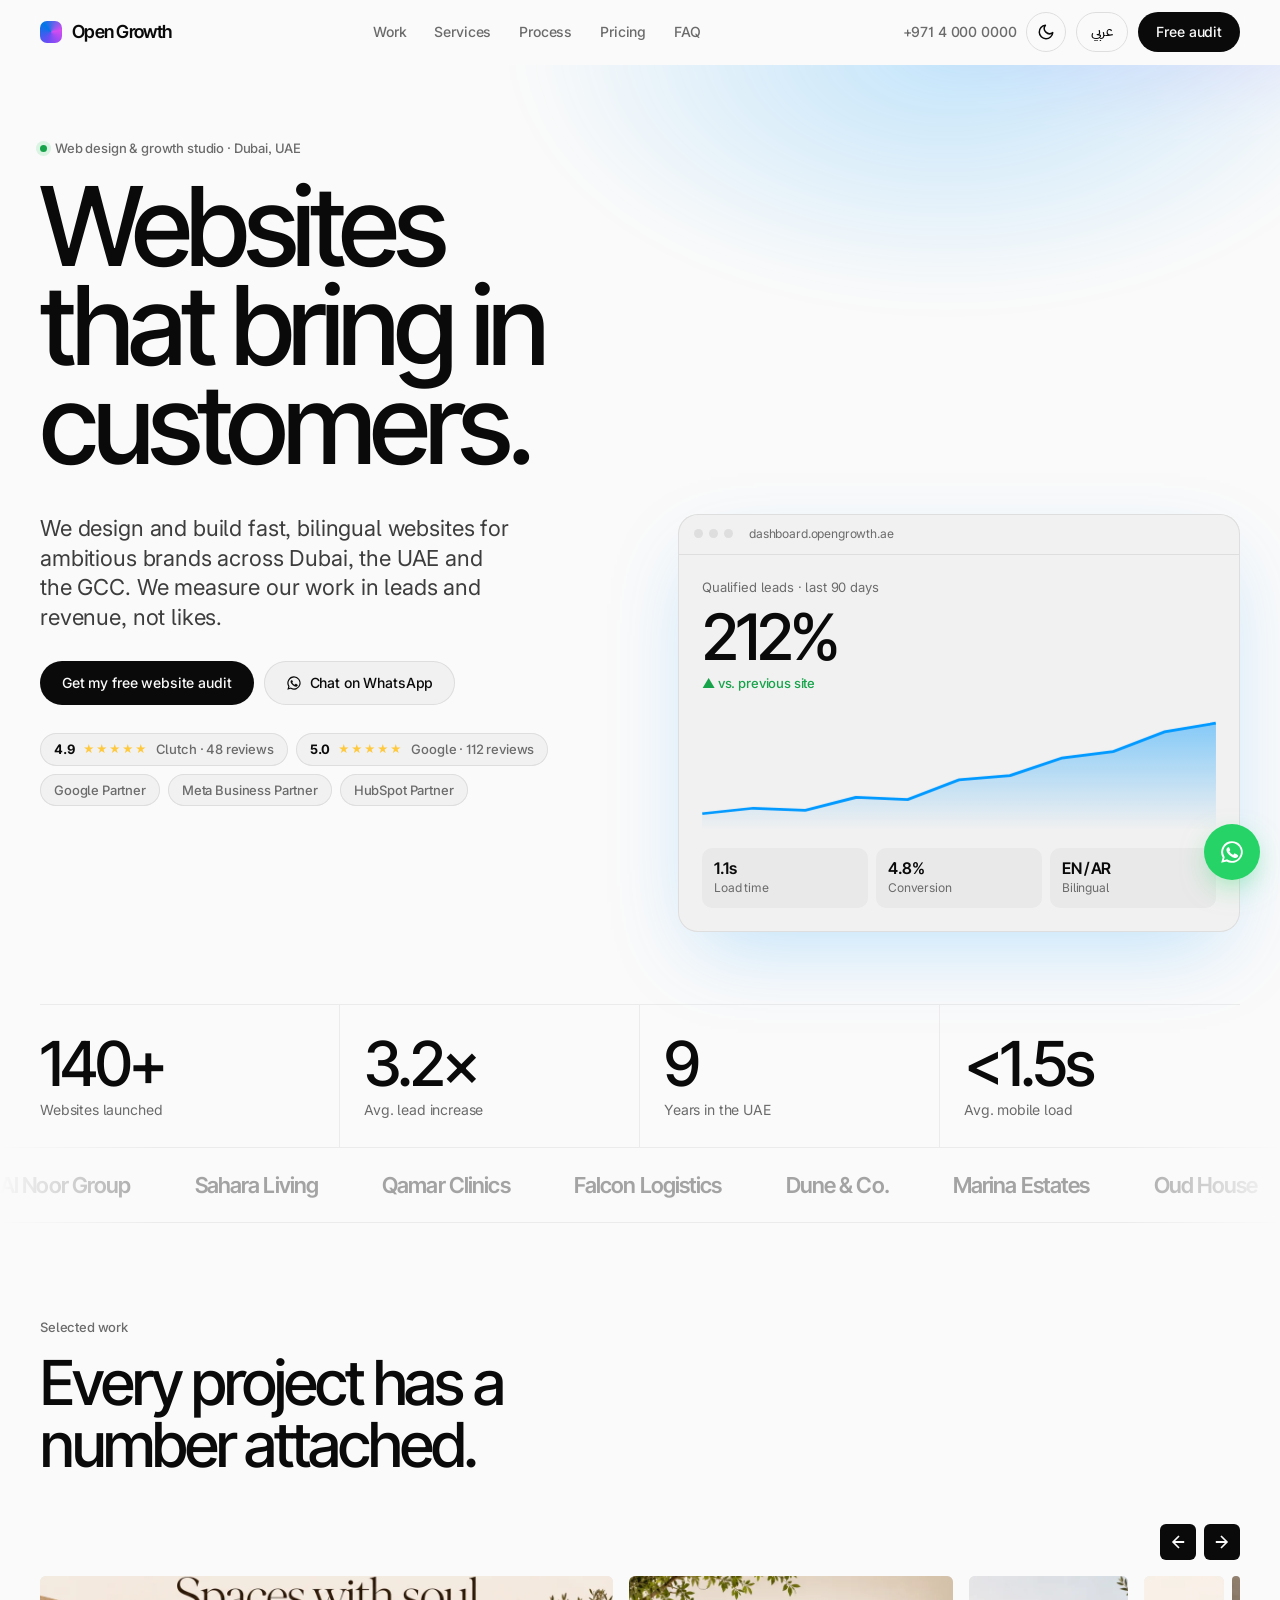
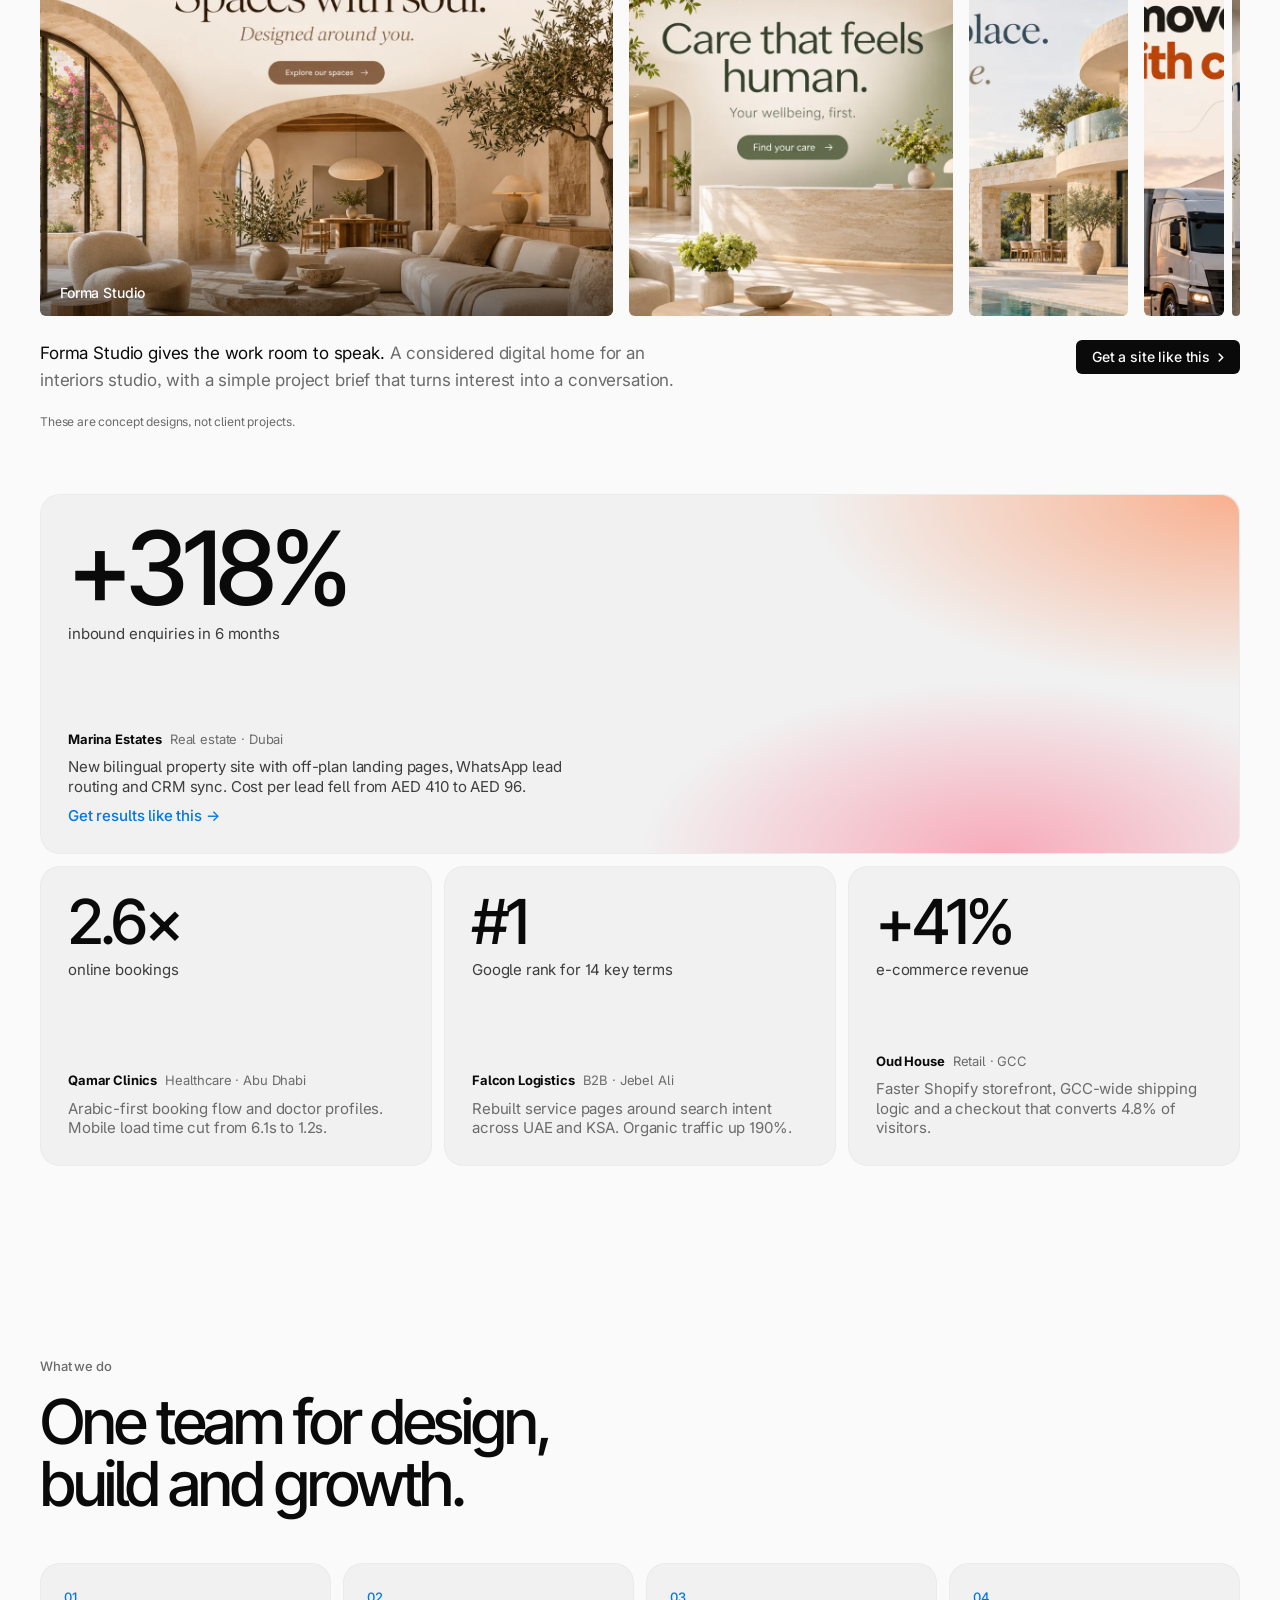
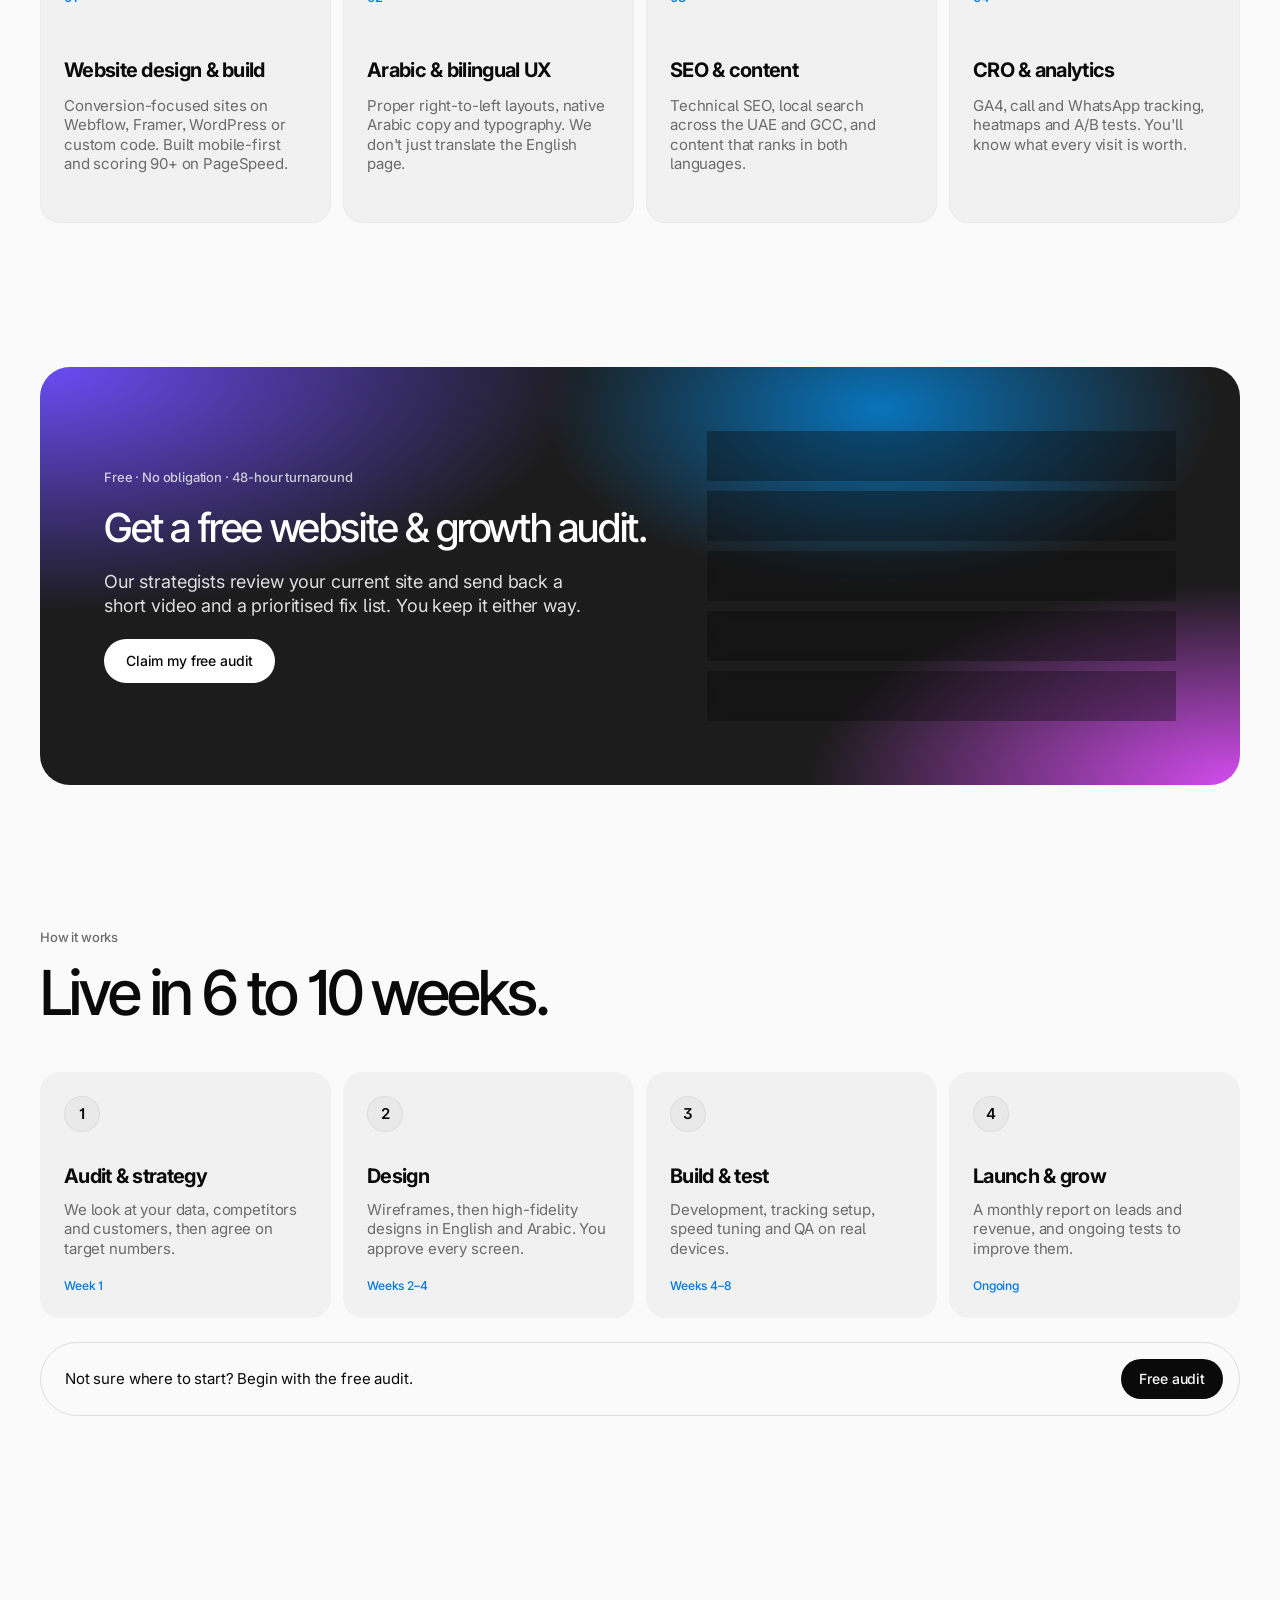
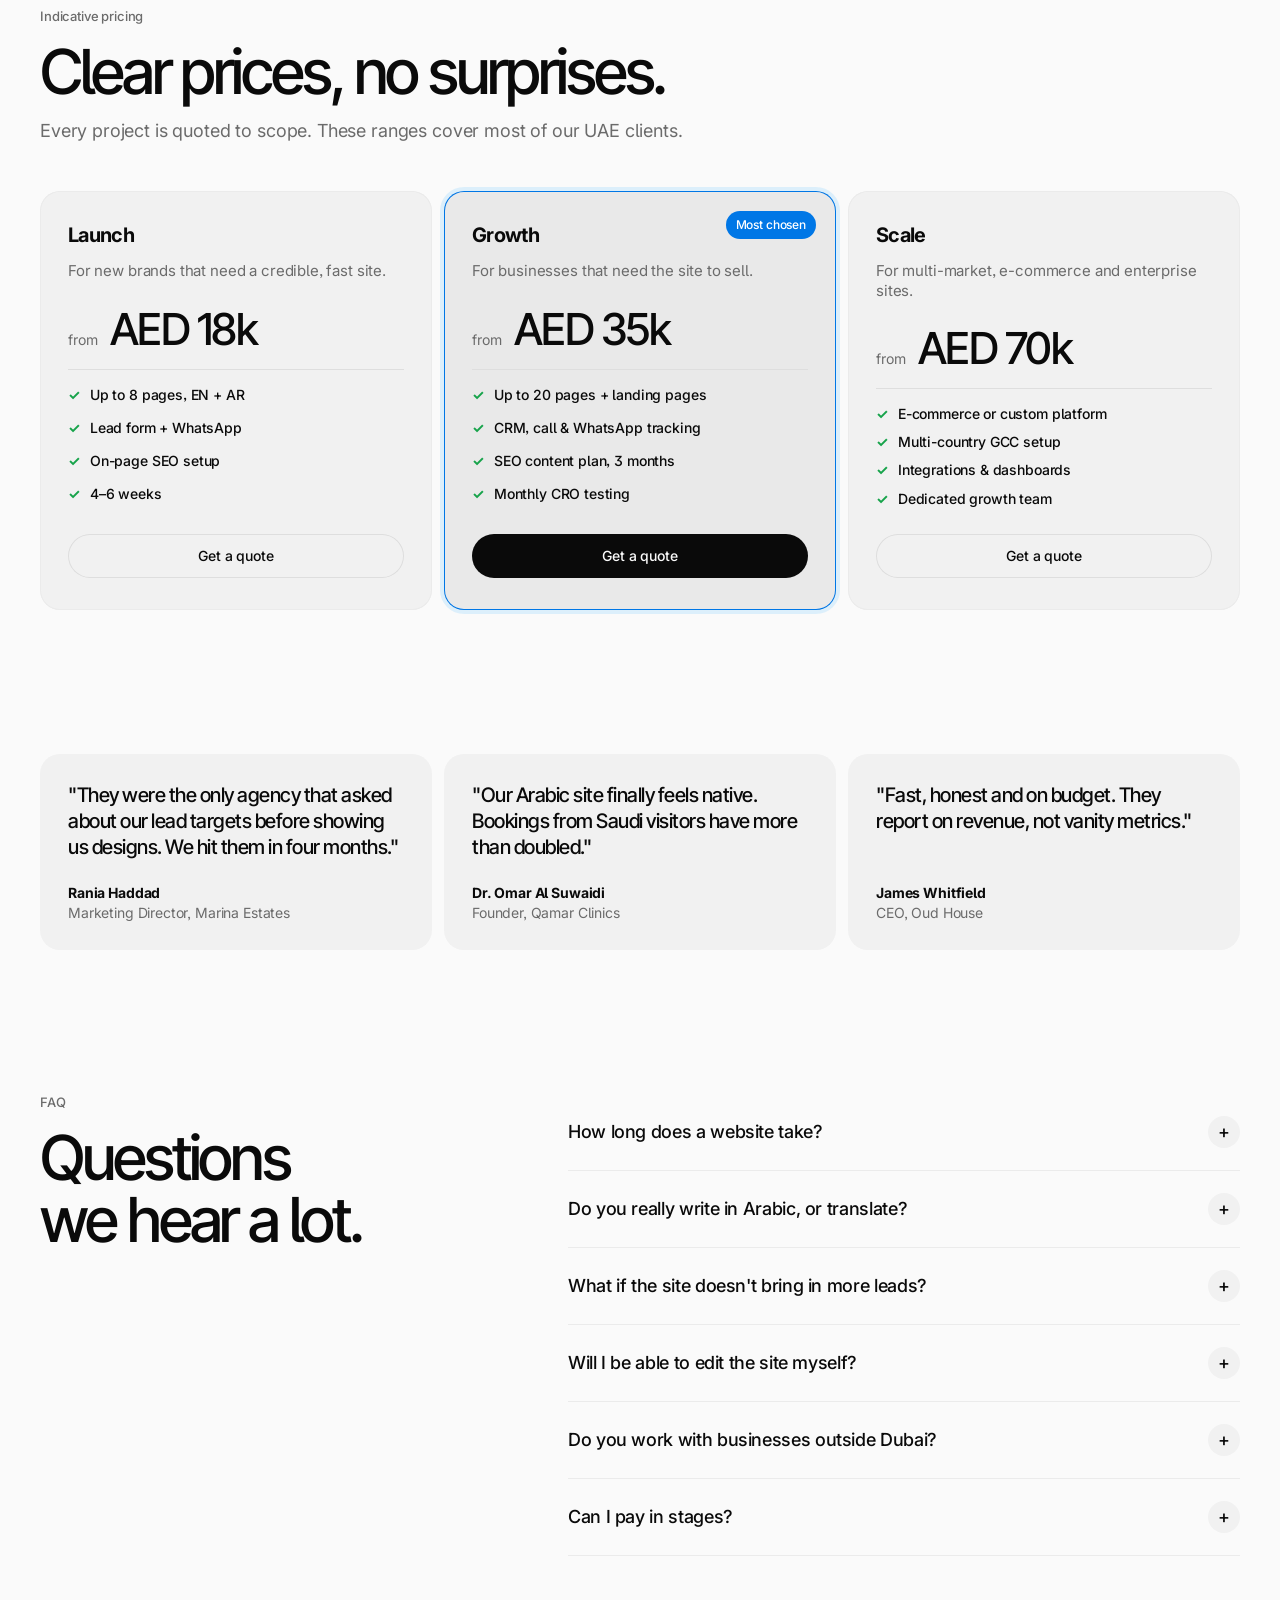
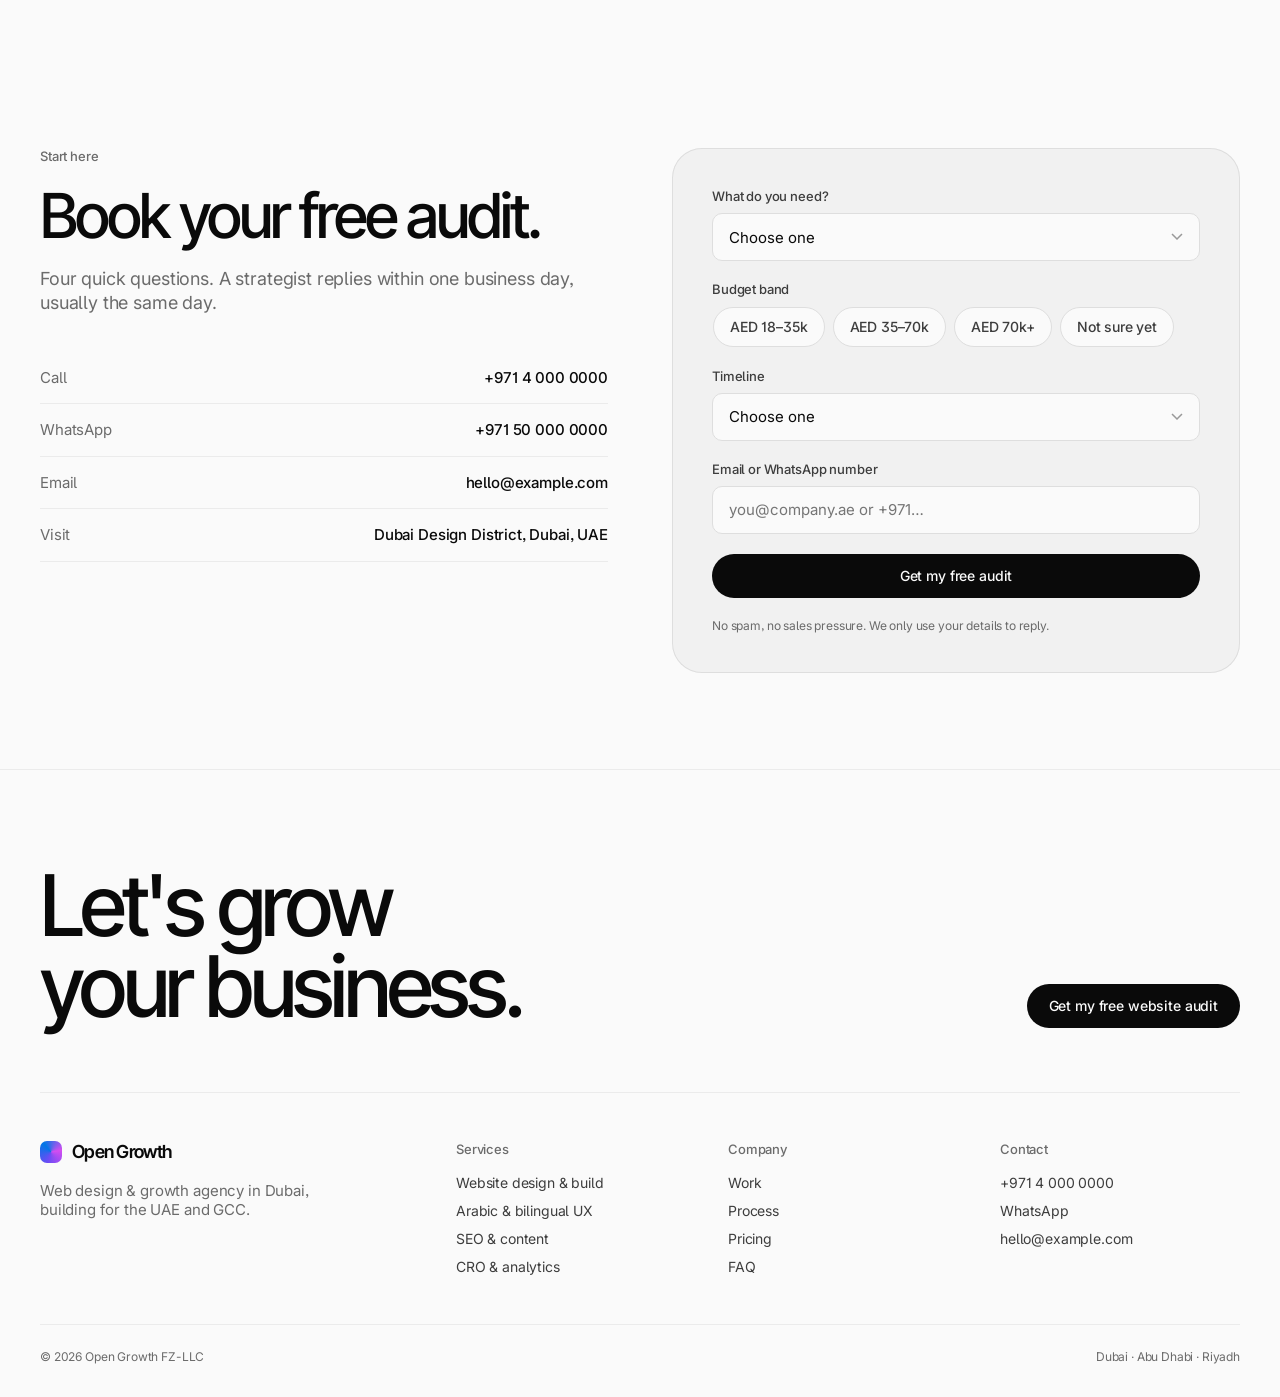
==== index.html @ b8792c5d "Open Growth agency website Framer-inspired, bilingual (EN/AR) single-page site for a Dubai web desig" ====
<!doctype html>
<html lang="en" dir="ltr">
<head>
  <meta charset="utf-8">
  <meta name="viewport" content="width=device-width, initial-scale=1">
  <title>Web Design Agency in Dubai – Websites That Bring In Customers | Open Growth</title>
  <meta name="description" content="Open Growth is a Dubai web design and growth agency. We build fast, bilingual (Arabic/English) websites for brands across the UAE and GCC, and measure success in leads. Book a free website audit.">
  <link rel="canonical" href="https://www.example.com/">
  <link rel="alternate" hreflang="en" href="https://www.example.com/">
  <link rel="alternate" hreflang="ar" href="https://www.example.com/?lang=ar">
  <meta property="og:title" content="Open Growth – Websites that bring in customers">
  <meta property="og:description" content="Fast, bilingual websites for ambitious brands across the UAE and GCC.">
  <meta property="og:type" content="website">
  <meta name="theme-color" content="#090909">
  <script>document.documentElement.classList.add("js")</script>
  <script>try{var t=localStorage.getItem("theme");if(t)document.documentElement.setAttribute("data-theme",t)}catch(e){}</script>

  <link rel="preconnect" href="https://fonts.googleapis.com">
  <link rel="preconnect" href="https://fonts.gstatic.com" crossorigin>
  <link href="https://fonts.googleapis.com/css2?family=Inter+Tight:wght@500;600&family=Inter:wght@400;500;700&family=IBM+Plex+Sans+Arabic:wght@400;500;700&display=swap" rel="stylesheet">
  <link rel="stylesheet" href="styles.css">

  <script type="application/ld+json">
  {
    "@context": "https://schema.org",
    "@type": "ProfessionalService",
    "name": "Open Growth",
    "description": "Web design and growth agency in Dubai building bilingual websites for UAE and GCC brands.",
    "url": "https://www.example.com/",
    "telephone": "+971-4-000-0000",
    "address": { "@type": "PostalAddress", "addressLocality": "Dubai", "addressCountry": "AE" },
    "areaServed": ["AE", "SA", "QA", "KW", "BH", "OM"],
    "priceRange": "AED 18,000+"
  }
  </script>
</head>
<body>
  <a class="skip" href="#main" data-i18n="skip">Skip to content</a>

  <!-- ================= NAV ================= -->
  <header class="nav" id="top">
    <div class="wrap nav__inner">
      <a href="#top" class="logo" aria-label="Open Growth home">
        <span class="logo__mark" aria-hidden="true"></span>
        <span>Open Growth</span>
      </a>

      <nav class="nav__links" aria-label="Primary">
        <a href="#work" data-i18n="nav.work">Work</a>
        <a href="#services" data-i18n="nav.services">Services</a>
        <a href="#process" data-i18n="nav.process">Process</a>
        <a href="#pricing" data-i18n="nav.pricing">Pricing</a>
        <a href="#faq" data-i18n="nav.faq">FAQ</a>
      </nav>

      <div class="nav__actions">
        <a class="nav__phone" href="tel:+97140000000" data-track="phone_nav">+971 4 000 0000</a>
        <button class="theme-btn" type="button" id="themeToggle" aria-label="Switch to light theme">
          <svg class="i-sun" width="18" height="18" viewBox="0 0 24 24" fill="none" stroke="currentColor" stroke-width="2" stroke-linecap="round" aria-hidden="true"><circle cx="12" cy="12" r="4"/><path d="M12 2v2M12 20v2M4.9 4.9l1.4 1.4M17.7 17.7l1.4 1.4M2 12h2M20 12h2M4.9 19.1l1.4-1.4M17.7 6.3l1.4-1.4"/></svg>
          <svg class="i-moon" width="18" height="18" viewBox="0 0 24 24" fill="none" stroke="currentColor" stroke-width="2" stroke-linecap="round" stroke-linejoin="round" aria-hidden="true"><path d="M21 12.8A9 9 0 1 1 11.2 3a7 7 0 0 0 9.8 9.8Z"/></svg>
        </button>
        <button class="lang" type="button" id="langToggle" aria-label="Switch language">عربي</button>
        <a class="btn btn--primary btn--sm" href="#contact" data-track="cta_nav" data-i18n="nav.cta">Free audit</a>
        <button class="burger" type="button" id="burger" aria-label="Open menu" aria-expanded="false" aria-controls="mobileMenu">
          <span></span><span></span>
        </button>
      </div>
    </div>
    <div class="mobile-menu" id="mobileMenu" hidden>
      <a href="#work" data-i18n="nav.work">Work</a>
      <a href="#services" data-i18n="nav.services">Services</a>
      <a href="#process" data-i18n="nav.process">Process</a>
      <a href="#pricing" data-i18n="nav.pricing">Pricing</a>
      <a href="#faq" data-i18n="nav.faq">FAQ</a>
      <a href="tel:+97140000000">+971 4 000 0000</a>
    </div>
  </header>

  <main id="main">

    <!-- ================= HERO ================= -->
    <section class="hero">
      <div class="hero__glow" aria-hidden="true"></div>
      <div class="wrap">
        <p class="eyebrow reveal"><span class="dot"></span><span data-i18n="hero.eyebrow">Web design &amp; growth studio · Dubai, UAE</span></p>

        <h1 class="display-xxl reveal" data-i18n="hero.h1">Websites that bring in customers.</h1>

        <div class="hero__row">
          <div class="hero__copy">
            <p class="subhead reveal" data-i18n="hero.sub">We design and build fast, bilingual websites for ambitious brands across Dubai, the UAE and the GCC. We measure our work in leads and revenue, not likes.</p>

            <div class="hero__ctas reveal">
              <a class="btn btn--primary" href="#contact" data-track="cta_hero" data-i18n="hero.cta1">Get my free website audit</a>
              <a class="btn btn--secondary" href="https://wa.me/971500000000" target="_blank" rel="noopener" data-track="whatsapp_hero">
                <svg width="16" height="16" viewBox="0 0 24 24" aria-hidden="true"><path fill="currentColor" d="M12 2a10 10 0 0 0-8.6 15.1L2 22l5-1.3A10 10 0 1 0 12 2Zm0 18.2a8.2 8.2 0 0 1-4.2-1.2l-.3-.2-3 .8.8-2.9-.2-.3A8.2 8.2 0 1 1 12 20.2Zm4.5-6.1c-.2-.1-1.5-.7-1.7-.8-.2-.1-.4-.1-.6.1l-.8 1c-.1.2-.3.2-.5.1a6.7 6.7 0 0 1-3.3-2.9c-.3-.4.3-.4.7-1.3.1-.2 0-.3 0-.4l-.8-1.8c-.2-.5-.4-.4-.6-.4h-.5a1 1 0 0 0-.7.3 3 3 0 0 0-.9 2.2 5.2 5.2 0 0 0 1.1 2.7 11.8 11.8 0 0 0 4.5 4c1.7.7 2.3.8 3.2.6a2.7 2.7 0 0 0 1.8-1.2 2.2 2.2 0 0 0 .2-1.2c-.1-.1-.3-.2-.5-.3Z"/></svg>
                <span data-i18n="hero.cta2">Chat on WhatsApp</span>
              </a>
            </div>

            <!-- Layered proof: review badges + partner badges (replace with your real ratings) -->
            <ul class="badges reveal" aria-label="Ratings and partners">
              <li class="badge"><span class="badge__score">4.9</span><span class="stars" aria-hidden="true">★★★★★</span><span class="badge__label">Clutch · 48 reviews</span></li>
              <li class="badge"><span class="badge__score">5.0</span><span class="stars" aria-hidden="true">★★★★★</span><span class="badge__label">Google · 112 reviews</span></li>
              <li class="badge badge--partner">Google Partner</li>
              <li class="badge badge--partner">Meta Business Partner</li>
              <li class="badge badge--partner">HubSpot Partner</li>
            </ul>
          </div>

          <!-- Product mockup tile -->
          <div class="mock reveal" aria-hidden="true">
            <div class="mock__bar"><i></i><i></i><i></i><span>dashboard.opengrowth.ae</span></div>
            <div class="mock__body">
              <div class="mock__label" data-i18n="mock.label">Qualified leads · last 90 days</div>
              <div class="mock__value"><span class="count" data-to="212">212</span>%</div>
              <div class="mock__delta">▲ <span data-i18n="mock.delta">vs. previous site</span></div>
              <svg class="mock__chart" viewBox="0 0 300 110" preserveAspectRatio="none">
                <defs>
                  <linearGradient id="g" x1="0" x2="0" y1="0" y2="1">
                    <stop offset="0" stop-color="#0099ff" stop-opacity=".45"/>
                    <stop offset="1" stop-color="#0099ff" stop-opacity="0"/>
                  </linearGradient>
                </defs>
                <path class="mock__area" d="M0 95 L30 90 L60 92 L90 80 L120 82 L150 64 L180 60 L210 44 L240 38 L270 20 L300 12 L300 110 L0 110Z" fill="url(#g)"/>
                <path class="mock__line" d="M0 95 L30 90 L60 92 L90 80 L120 82 L150 64 L180 60 L210 44 L240 38 L270 20 L300 12" fill="none" stroke="#0099ff" stroke-width="2.5" stroke-linejoin="round"/>
              </svg>
              <div class="mock__kpis">
                <div><b>1.1s</b><span data-i18n="mock.k1">Load time</span></div>
                <div><b>4.8%</b><span data-i18n="mock.k2">Conversion</span></div>
                <div><b>EN / AR</b><span data-i18n="mock.k3">Bilingual</span></div>
              </div>
            </div>
          </div>
        </div>

        <!-- Hard numbers. Final values are in the HTML so crawlers never read "0+" -->
        <dl class="stats reveal">
          <div><dt data-i18n="stats.1">Websites launched</dt><dd><span class="count" data-to="140">140</span>+</dd></div>
          <div><dt data-i18n="stats.2">Avg. lead increase</dt><dd><span class="count" data-to="3.2" data-dec="1">3.2</span>×</dd></div>
          <div><dt data-i18n="stats.3">Years in the UAE</dt><dd><span class="count" data-to="9">9</span></dd></div>
          <div><dt data-i18n="stats.4">Avg. mobile load</dt><dd>&lt;<span class="count" data-to="1.5" data-dec="1">1.5</span>s</dd></div>
        </dl>
      </div>

      <!-- Client logos (swap for real logo SVGs) -->
      <div class="logos" aria-label="Selected clients">
        <div class="logos__track">
          <span>Al Noor Group</span><span>Sahara Living</span><span>Qamar Clinics</span><span>Falcon Logistics</span><span>Dune &amp; Co.</span><span>Marina Estates</span><span>Oud House</span><span>Zayna Retail</span>
          <span aria-hidden="true">Al Noor Group</span><span aria-hidden="true">Sahara Living</span><span aria-hidden="true">Qamar Clinics</span><span aria-hidden="true">Falcon Logistics</span><span aria-hidden="true">Dune &amp; Co.</span><span aria-hidden="true">Marina Estates</span><span aria-hidden="true">Oud House</span><span aria-hidden="true">Zayna Retail</span>
        </div>
      </div>
    </section>

    <!-- ================= WORK / CASE STUDIES ================= -->
    <section class="section" id="work">
      <div class="wrap">
        <div class="section__head">
          <p class="eyebrow reveal" data-i18n="work.eyebrow">Selected work</p>
          <h2 class="display-lg reveal" data-i18n="work.h2">Every project has a number attached.</h2>
        </div>

        <!-- Recent launches: squeeze carousel (vanilla port of 21st.dev @yura carousel-squeeze).
             Panels show the concept designs in /work. -->
        <div class="sq reveal" id="squeeze" aria-roledescription="carousel">
          <div class="sq__controls">
            <button class="sq__arrow" type="button" data-dir="-1" aria-label="Previous website"><svg width="16" height="16" viewBox="0 0 16 16" fill="currentColor" aria-hidden="true"><path d="M9.6 2.6 5.1 7.1h9.1v1.8H5.1l4.5 4.5-1.2 1.2-6-6L1.8 8l.6-.6 6-6 1.2 1.2Z"/></svg></button>
            <button class="sq__arrow" type="button" data-dir="1" aria-label="Next website"><svg width="16" height="16" viewBox="0 0 16 16" fill="currentColor" aria-hidden="true"><path d="M6.4 2.6l4.5 4.5H1.8v1.8h9.1l-4.5 4.5 1.2 1.2 6-6 .6-.6-.6-.6-6-6-1.2 1.2Z"/></svg></button>
          </div>
          <div class="sq__viewport">
            <div class="sq__strip" role="tablist" aria-label="Recent website launches" aria-orientation="horizontal"></div>
          </div>
          <div class="sq__panel" id="sqPanel" role="tabpanel" aria-live="polite">
            <div class="sq__copy"><p><span class="sq__title" data-i18n="sq1.t">Forma Studio gives the work room to speak.</span> <span class="sq__desc" data-i18n="sq1.d">A considered digital home for an interiors studio, with a simple project brief that turns interest into a conversation.</span></p><a class="sq__action" href="#contact" data-track="cta_work_carousel"><span data-i18n="sq.cta">Get a site like this</span><svg width="6" height="9" viewBox="0 0 6 9" fill="none" aria-hidden="true"><path d="M1.2 1 4.7 4.5 1.2 8" stroke="currentColor" stroke-width="1.6" stroke-linecap="round" stroke-linejoin="round"/></svg></a></div>
            <div class="sq__copy"><p><span class="sq__title" data-i18n="sq2.t">Everwell Clinic makes booking feel calm.</span> <span class="sq__desc" data-i18n="sq2.d">Clear treatments, trusted practitioners and an appointment flow that works in English and Arabic on any phone.</span></p><a class="sq__action" href="#contact" data-track="cta_work_carousel"><span data-i18n="sq.cta">Get a site like this</span><svg width="6" height="9" viewBox="0 0 6 9" fill="none" aria-hidden="true"><path d="M1.2 1 4.7 4.5 1.2 8" stroke="currentColor" stroke-width="1.6" stroke-linecap="round" stroke-linejoin="round"/></svg></a></div>
            <div class="sq__copy"><p><span class="sq__title" data-i18n="sq3.t">Haven Properties turns browsing into viewings.</span> <span class="sq__desc" data-i18n="sq3.d">Fast listings, area guides buyers actually read, and WhatsApp enquiries routed to the right agent.</span></p><a class="sq__action" href="#contact" data-track="cta_work_carousel"><span data-i18n="sq.cta">Get a site like this</span><svg width="6" height="9" viewBox="0 0 6 9" fill="none" aria-hidden="true"><path d="M1.2 1 4.7 4.5 1.2 8" stroke="currentColor" stroke-width="1.6" stroke-linecap="round" stroke-linejoin="round"/></svg></a></div>
            <div class="sq__copy"><p><span class="sq__title" data-i18n="sq4.t">Waypoint Logistics answers the buyer's questions first.</span> <span class="sq__desc" data-i18n="sq4.d">Search-ready pages for every route and a quote request that captures what the sales team needs.</span></p><a class="sq__action" href="#contact" data-track="cta_work_carousel"><span data-i18n="sq.cta">Get a site like this</span><svg width="6" height="9" viewBox="0 0 6 9" fill="none" aria-hidden="true"><path d="M1.2 1 4.7 4.5 1.2 8" stroke="currentColor" stroke-width="1.6" stroke-linecap="round" stroke-linejoin="round"/></svg></a></div>
            <div class="sq__copy"><p><span class="sq__title" data-i18n="sq5.t">North Advisory earns trust before the first call.</span> <span class="sq__desc" data-i18n="sq5.d">Senior expertise presented plainly, insight articles that rank, and a consultation request in three fields.</span></p><a class="sq__action" href="#contact" data-track="cta_work_carousel"><span data-i18n="sq.cta">Get a site like this</span><svg width="6" height="9" viewBox="0 0 6 9" fill="none" aria-hidden="true"><path d="M1.2 1 4.7 4.5 1.2 8" stroke="currentColor" stroke-width="1.6" stroke-linecap="round" stroke-linejoin="round"/></svg></a></div>
          </div>
          <p class="sq__note micro muted" data-i18n="sq.note">These are concept designs, not client projects.</p>
        </div>

        <div class="cases">
          <article class="case case--wide reveal">
            <div class="case__metric">+318%</div>
            <div class="case__metric-label" data-i18n="case1.metric">inbound enquiries in 6 months</div>
            <div class="case__meta"><span>Marina Estates</span><span data-i18n="case1.tag">Real estate · Dubai</span></div>
            <p data-i18n="case1.body">New bilingual property site with off-plan landing pages, WhatsApp lead routing and CRM sync. Cost per lead fell from AED 410 to AED 96.</p>
            <a class="link" href="#contact" data-i18n="case.cta">Get results like this →</a>
          </article>

          <article class="case reveal">
            <div class="case__metric">2.6×</div>
            <div class="case__metric-label" data-i18n="case2.metric">online bookings</div>
            <div class="case__meta"><span>Qamar Clinics</span><span data-i18n="case2.tag">Healthcare · Abu Dhabi</span></div>
            <p data-i18n="case2.body">Arabic-first booking flow and doctor profiles. Mobile load time cut from 6.1s to 1.2s.</p>
          </article>

          <article class="case reveal">
            <div class="case__metric">#1</div>
            <div class="case__metric-label" data-i18n="case3.metric">Google rank for 14 key terms</div>
            <div class="case__meta"><span>Falcon Logistics</span><span data-i18n="case3.tag">B2B · Jebel Ali</span></div>
            <p data-i18n="case3.body">Rebuilt service pages around search intent across UAE and KSA. Organic traffic up 190%.</p>
          </article>

          <article class="case reveal">
            <div class="case__metric">+41%</div>
            <div class="case__metric-label" data-i18n="case4.metric">e-commerce revenue</div>
            <div class="case__meta"><span>Oud House</span><span data-i18n="case4.tag">Retail · GCC</span></div>
            <p data-i18n="case4.body">Faster Shopify storefront, GCC-wide shipping logic and a checkout that converts 4.8% of visitors.</p>
          </article>
        </div>
      </div>
    </section>

    <!-- ================= SERVICES ================= -->
    <section class="section" id="services">
      <div class="wrap">
        <div class="section__head">
          <p class="eyebrow reveal" data-i18n="svc.eyebrow">What we do</p>
          <h2 class="display-lg reveal" data-i18n="svc.h2">One team for design, build and growth.</h2>
        </div>
        <div class="grid4">
          <div class="card reveal">
            <span class="card__num">01</span>
            <h3 class="headline" data-i18n="svc1.h">Website design &amp; build</h3>
            <p data-i18n="svc1.p">Conversion-focused sites on Webflow, Framer, WordPress or custom code. Built mobile-first and scoring 90+ on PageSpeed.</p>
          </div>
          <div class="card reveal">
            <span class="card__num">02</span>
            <h3 class="headline" data-i18n="svc2.h">Arabic &amp; bilingual UX</h3>
            <p data-i18n="svc2.p">Proper right-to-left layouts, native Arabic copy and typography. We don't just translate the English page.</p>
          </div>
          <div class="card reveal">
            <span class="card__num">03</span>
            <h3 class="headline" data-i18n="svc3.h">SEO &amp; content</h3>
            <p data-i18n="svc3.p">Technical SEO, local search across the UAE and GCC, and content that ranks in both languages.</p>
          </div>
          <div class="card reveal">
            <span class="card__num">04</span>
            <h3 class="headline" data-i18n="svc4.h">CRO &amp; analytics</h3>
            <p data-i18n="svc4.p">GA4, call and WhatsApp tracking, heatmaps and A/B tests. You'll know what every visit is worth.</p>
          </div>
        </div>
      </div>
    </section>

    <!-- ================= FREE AUDIT (gradient spotlight card) ================= -->
    <section class="section section--tight">
      <div class="wrap">
        <div class="spotlight spotlight--violet reveal">
          <div class="spotlight__copy">
            <p class="eyebrow eyebrow--light" data-i18n="audit.eyebrow">Free · No obligation · 48-hour turnaround</p>
            <h2 class="display-md" data-i18n="audit.h2">Get a free website &amp; growth audit.</h2>
            <p class="body-lg" data-i18n="audit.p">Our strategists review your current site and send back a short video and a prioritised fix list. You keep it either way.</p>
            <a class="btn btn--primary" href="#contact" data-track="cta_audit" data-i18n="audit.cta">Claim my free audit</a>
          </div>
          <ul class="checks">
            <li data-i18n="audit.l1">Speed &amp; Core Web Vitals check</li>
            <li data-i18n="audit.l2">SEO gaps vs. your top 3 competitors</li>
            <li data-i18n="audit.l3">Conversion leaks on mobile</li>
            <li data-i18n="audit.l4">Arabic &amp; RTL quality review</li>
            <li data-i18n="audit.l5">Quick wins you can ship this week</li>
          </ul>
        </div>
      </div>
    </section>

    <!-- ================= PROCESS ================= -->
    <section class="section" id="process">
      <div class="wrap">
        <div class="section__head">
          <p class="eyebrow reveal" data-i18n="proc.eyebrow">How it works</p>
          <h2 class="display-lg reveal" data-i18n="proc.h2">Live in 6 to 10 weeks.</h2>
        </div>
        <ol class="steps">
          <li class="step reveal"><span class="step__n">1</span><h3 class="headline" data-i18n="p1.h">Audit &amp; strategy</h3><p data-i18n="p1.p">We look at your data, competitors and customers, then agree on target numbers.</p><span class="step__t" data-i18n="p1.t">Week 1</span></li>
          <li class="step reveal"><span class="step__n">2</span><h3 class="headline" data-i18n="p2.h">Design</h3><p data-i18n="p2.p">Wireframes, then high-fidelity designs in English and Arabic. You approve every screen.</p><span class="step__t" data-i18n="p2.t">Weeks 2–4</span></li>
          <li class="step reveal"><span class="step__n">3</span><h3 class="headline" data-i18n="p3.h">Build &amp; test</h3><p data-i18n="p3.p">Development, tracking setup, speed tuning and QA on real devices.</p><span class="step__t" data-i18n="p3.t">Weeks 4–8</span></li>
          <li class="step reveal"><span class="step__n">4</span><h3 class="headline" data-i18n="p4.h">Launch &amp; grow</h3><p data-i18n="p4.p">A monthly report on leads and revenue, and ongoing tests to improve them.</p><span class="step__t" data-i18n="p4.t">Ongoing</span></li>
        </ol>
        <div class="inline-cta reveal">
          <p data-i18n="proc.cta.p">Not sure where to start? Begin with the free audit.</p>
          <a class="btn btn--primary btn--sm" href="#contact" data-track="cta_process" data-i18n="nav.cta">Free audit</a>
        </div>
      </div>
    </section>

    <!-- ================= PRICING ================= -->
    <section class="section" id="pricing">
      <div class="wrap">
        <div class="section__head">
          <p class="eyebrow reveal" data-i18n="price.eyebrow">Indicative pricing</p>
          <h2 class="display-lg reveal" data-i18n="price.h2">Clear prices, no surprises.</h2>
          <p class="body-lg muted reveal" data-i18n="price.sub">Every project is quoted to scope. These ranges cover most of our UAE clients.</p>
        </div>
        <div class="plans">
          <div class="plan reveal">
            <h3 class="headline" data-i18n="plan1.h">Launch</h3>
            <p class="muted" data-i18n="plan1.d">For new brands that need a credible, fast site.</p>
            <div class="plan__price"><small data-i18n="from">from</small> AED 18k</div>
            <ul class="ticks">
              <li data-i18n="plan1.l1">Up to 8 pages, EN + AR</li>
              <li data-i18n="plan1.l2">Lead form + WhatsApp</li>
              <li data-i18n="plan1.l3">On-page SEO setup</li>
              <li data-i18n="plan1.l4">4–6 weeks</li>
            </ul>
            <a class="btn btn--secondary btn--block" href="#contact" data-track="cta_plan_launch" data-i18n="plan.cta">Get a quote</a>
          </div>
          <div class="plan plan--featured reveal">
            <span class="plan__tag" data-i18n="plan2.tag">Most chosen</span>
            <h3 class="headline" data-i18n="plan2.h">Growth</h3>
            <p class="muted" data-i18n="plan2.d">For businesses that need the site to sell.</p>
            <div class="plan__price"><small data-i18n="from">from</small> AED 35k</div>
            <ul class="ticks">
              <li data-i18n="plan2.l1">Up to 20 pages + landing pages</li>
              <li data-i18n="plan2.l2">CRM, call &amp; WhatsApp tracking</li>
              <li data-i18n="plan2.l3">SEO content plan, 3 months</li>
              <li data-i18n="plan2.l4">Monthly CRO testing</li>
            </ul>
            <a class="btn btn--primary btn--block" href="#contact" data-track="cta_plan_growth" data-i18n="plan.cta">Get a quote</a>
          </div>
          <div class="plan reveal">
            <h3 class="headline" data-i18n="plan3.h">Scale</h3>
            <p class="muted" data-i18n="plan3.d">For multi-market, e-commerce and enterprise sites.</p>
            <div class="plan__price"><small data-i18n="from">from</small> AED 70k</div>
            <ul class="ticks">
              <li data-i18n="plan3.l1">E-commerce or custom platform</li>
              <li data-i18n="plan3.l2">Multi-country GCC setup</li>
              <li data-i18n="plan3.l3">Integrations &amp; dashboards</li>
              <li data-i18n="plan3.l4">Dedicated growth team</li>
            </ul>
            <a class="btn btn--secondary btn--block" href="#contact" data-track="cta_plan_scale" data-i18n="plan.cta">Get a quote</a>
          </div>
        </div>
      </div>
    </section>

    <!-- ================= TESTIMONIALS (placeholders — replace with real quotes) ================= -->
    <section class="section section--tight">
      <div class="wrap">
        <div class="quotes">
          <figure class="quote reveal">
            <blockquote data-i18n="q1">"They were the only agency that asked about our lead targets before showing us designs. We hit them in four months."</blockquote>
            <figcaption><b>Rania Haddad</b><span data-i18n="q1.r">Marketing Director, Marina Estates</span></figcaption>
          </figure>
          <figure class="quote reveal">
            <blockquote data-i18n="q2">"Our Arabic site finally feels native. Bookings from Saudi visitors have more than doubled."</blockquote>
            <figcaption><b>Dr. Omar Al Suwaidi</b><span data-i18n="q2.r">Founder, Qamar Clinics</span></figcaption>
          </figure>
          <figure class="quote reveal">
            <blockquote data-i18n="q3">"Fast, honest and on budget. They report on revenue, not vanity metrics."</blockquote>
            <figcaption><b>James Whitfield</b><span data-i18n="q3.r">CEO, Oud House</span></figcaption>
          </figure>
        </div>
      </div>
    </section>

    <!-- ================= FAQ / OBJECTIONS ================= -->
    <section class="section" id="faq">
      <div class="wrap faq-wrap">
        <div class="section__head">
          <p class="eyebrow reveal" data-i18n="faq.eyebrow">FAQ</p>
          <h2 class="display-lg reveal" data-i18n="faq.h2">Questions we hear a lot.</h2>
        </div>
        <div class="faq">
          <details class="reveal"><summary data-i18n="f1.q">How long does a website take?</summary><p data-i18n="f1.a">Most projects go live in 6 to 10 weeks. Launch sites can be ready in about 4. We agree on a fixed timeline before we start.</p></details>
          <details class="reveal"><summary data-i18n="f2.q">Do you really write in Arabic, or translate?</summary><p data-i18n="f2.a">Native Arabic copywriters write and review every page, and we design the RTL layout on its own instead of mirroring the English one.</p></details>
          <details class="reveal"><summary data-i18n="f3.q">What if the site doesn't bring in more leads?</summary><p data-i18n="f3.a">We set target numbers in week 1 and report against them every month. On Growth plans, if we miss the agreed target in the first 90 days, CRO work continues free until we hit it.</p></details>
          <details class="reveal"><summary data-i18n="f4.q">Will I be able to edit the site myself?</summary><p data-i18n="f4.a">Yes. Every site comes with an easy CMS, a recorded training session and 30 days of free support after launch.</p></details>
          <details class="reveal"><summary data-i18n="f5.q">Do you work with businesses outside Dubai?</summary><p data-i18n="f5.a">Yes. We work with clients across the UAE, Saudi Arabia, Qatar, Kuwait, Bahrain and Oman, and meet in person in Dubai and Abu Dhabi.</p></details>
          <details class="reveal"><summary data-i18n="f6.q">Can I pay in stages?</summary><p data-i18n="f6.a">Yes. Standard terms are 40% to start, 40% at design approval and 20% at launch.</p></details>
        </div>
      </div>
    </section>

    <!-- ================= CONTACT / LEAD FORM ================= -->
    <section class="section" id="contact">
      <div class="wrap contact">
        <div class="contact__copy">
          <p class="eyebrow reveal" data-i18n="ct.eyebrow">Start here</p>
          <h2 class="display-lg reveal" data-i18n="ct.h2">Book your free audit.</h2>
          <p class="body-lg muted reveal" data-i18n="ct.p">Four quick questions. A strategist replies within one business day, usually the same day.</p>
          <ul class="contact__direct reveal">
            <li><span data-i18n="ct.call">Call</span><a href="tel:+97140000000" data-track="phone_contact">+971 4 000 0000</a></li>
            <li><span>WhatsApp</span><a href="https://wa.me/971500000000" target="_blank" rel="noopener" data-track="whatsapp_contact">+971 50 000 0000</a></li>
            <li><span data-i18n="ct.email">Email</span><a href="mailto:hello@example.com">hello@example.com</a></li>
            <li><span data-i18n="ct.visit">Visit</span><span data-i18n="ct.addr">Dubai Design District, Dubai, UAE</span></li>
          </ul>
        </div>

        <!-- Replace action with your form endpoint (Formspree, HubSpot, etc.) -->
        <form class="form reveal" id="leadForm" action="#" method="post" novalidate>
          <div class="field">
            <label for="need" data-i18n="fm.need">What do you need?</label>
            <select id="need" name="need" required>
              <option value="" data-i18n="fm.choose">Choose one</option>
              <option value="new-website" data-i18n="fm.need1">A new website</option>
              <option value="redesign" data-i18n="fm.need2">Redesign of my current site</option>
              <option value="seo-growth" data-i18n="fm.need3">More leads from my current site</option>
              <option value="ecommerce" data-i18n="fm.need4">E-commerce store</option>
            </select>
          </div>
          <fieldset class="field">
            <legend data-i18n="fm.budget">Budget band</legend>
            <div class="chips">
              <label class="chip"><input type="radio" name="budget" value="18-35k" required><span>AED 18–35k</span></label>
              <label class="chip"><input type="radio" name="budget" value="35-70k"><span>AED 35–70k</span></label>
              <label class="chip"><input type="radio" name="budget" value="70k+"><span>AED 70k+</span></label>
              <label class="chip"><input type="radio" name="budget" value="unsure"><span data-i18n="fm.unsure">Not sure yet</span></label>
            </div>
          </fieldset>
          <div class="field">
            <label for="timeline" data-i18n="fm.time">Timeline</label>
            <select id="timeline" name="timeline" required>
              <option value="" data-i18n="fm.choose">Choose one</option>
              <option value="asap" data-i18n="fm.t1">As soon as possible</option>
              <option value="1-3m" data-i18n="fm.t2">In 1–3 months</option>
              <option value="exploring" data-i18n="fm.t3">Just exploring</option>
            </select>
          </div>
          <div class="field">
            <label for="contactField" data-i18n="fm.contact">Email or WhatsApp number</label>
            <input id="contactField" name="contact" type="text" autocomplete="email" required data-i18n-ph="fm.ph" placeholder="you@company.ae or +971…">
          </div>
          <button class="btn btn--primary btn--block" type="submit" data-track="form_submit" data-i18n="fm.submit">Get my free audit</button>
          <p class="micro muted" data-i18n="fm.note">No spam, no sales pressure. We only use your details to reply.</p>
          <div class="form__ok" role="status" hidden>
            <strong data-i18n="fm.ok.h">Thanks. We're on it.</strong>
            <span data-i18n="fm.ok.p">A strategist will be in touch within one business day.</span>
          </div>
        </form>
      </div>
    </section>
  </main>

  <!-- ================= FOOTER ================= -->
  <footer class="footer">
    <div class="wrap">
      <div class="footer__cta">
        <h2 class="display-xl" data-i18n="ft.h">Let's grow your business.</h2>
        <a class="btn btn--primary" href="#contact" data-track="cta_footer" data-i18n="hero.cta1">Get my free website audit</a>
      </div>
      <div class="footer__cols">
        <div>
          <a href="#top" class="logo"><span class="logo__mark" aria-hidden="true"></span><span>Open Growth</span></a>
          <p class="muted" data-i18n="ft.about">Web design &amp; growth agency in Dubai, building for the UAE and GCC.</p>
        </div>
        <div>
          <h4 data-i18n="ft.svc">Services</h4>
          <a href="#services" data-i18n="svc1.h">Website design &amp; build</a>
          <a href="#services" data-i18n="svc2.h">Arabic &amp; bilingual UX</a>
          <a href="#services" data-i18n="svc3.h">SEO &amp; content</a>
          <a href="#services" data-i18n="svc4.h">CRO &amp; analytics</a>
        </div>
        <div>
          <h4 data-i18n="ft.co">Company</h4>
          <a href="#work" data-i18n="nav.work">Work</a>
          <a href="#process" data-i18n="nav.process">Process</a>
          <a href="#pricing" data-i18n="nav.pricing">Pricing</a>
          <a href="#faq" data-i18n="nav.faq">FAQ</a>
        </div>
        <div>
          <h4 data-i18n="ft.ct">Contact</h4>
          <a href="tel:+97140000000">+971 4 000 0000</a>
          <a href="https://wa.me/971500000000" target="_blank" rel="noopener">WhatsApp</a>
          <a href="mailto:hello@example.com">hello@example.com</a>
        </div>
      </div>
      <div class="footer__base micro muted">
        <span>© <span id="year">2026</span> Open Growth FZ-LLC</span>
        <span data-i18n="ft.loc">Dubai · Abu Dhabi · Riyadh</span>
      </div>
    </div>
  </footer>

  <!-- Floating WhatsApp -->
  <a class="wa-float" href="https://wa.me/971500000000" target="_blank" rel="noopener" aria-label="Chat on WhatsApp" data-track="whatsapp_float">
    <svg width="26" height="26" viewBox="0 0 24 24" aria-hidden="true"><path fill="currentColor" d="M12 2a10 10 0 0 0-8.6 15.1L2 22l5-1.3A10 10 0 1 0 12 2Zm0 18.2a8.2 8.2 0 0 1-4.2-1.2l-.3-.2-3 .8.8-2.9-.2-.3A8.2 8.2 0 1 1 12 20.2Zm4.5-6.1c-.2-.1-1.5-.7-1.7-.8-.2-.1-.4-.1-.6.1l-.8 1c-.1.2-.3.2-.5.1a6.7 6.7 0 0 1-3.3-2.9c-.3-.4.3-.4.7-1.3.1-.2 0-.3 0-.4l-.8-1.8c-.2-.5-.4-.4-.6-.4h-.5a1 1 0 0 0-.7.3 3 3 0 0 0-.9 2.2 5.2 5.2 0 0 0 1.1 2.7 11.8 11.8 0 0 0 4.5 4c1.7.7 2.3.8 3.2.6a2.7 2.7 0 0 0 1.8-1.2 2.2 2.2 0 0 0 .2-1.2c-.1-.1-.3-.2-.5-.3Z"/></svg>
  </a>

  <script src="script.js" defer></script>
</body>
</html>
---- styles.css ----
/* =========================================================
   Open Growth — design tokens (Framer-inspired)
   Near-black canvas, white pill CTAs, one sky-blue accent,
   tight display type, gradient spotlight cards.
   ========================================================= */
:root {
  /* Dark is the default (Framer). Light values below, via OS setting or the theme button. */
  --canvas: #090909;
  --surface-1: #141414;
  --surface-2: #1c1c1c;
  --hairline: #262626;
  --hairline-soft: #1a1a1a;
  --ink: #ffffff;
  --ink-2: #cfcfcf;
  --muted: #999999;
  --accent: #0099ff;
  --on-accent: #ffffff;
  --success: #22c55e;
  --nav-bg: rgba(9, 9, 9, .72);
  --logo: #5c5c5c;
  --chip-hover: #444444;
  --ring: rgba(255, 255, 255, .12);
  --shadow: rgba(0, 0, 0, .8);
  --g-magenta: #d44df0;
  --g-violet: #6a4cf5;
  --g-orange: #ff7a3d;
  --g-coral: #ff5577;
  color-scheme: dark;

  --font-display: "Inter Tight", "Inter", system-ui, sans-serif;
  --font-body: "Inter", system-ui, -apple-system, "Segoe UI", sans-serif;
  --font-ar: "IBM Plex Sans Arabic", "Segoe UI", Tahoma, sans-serif;

  --r-sm: 6px; --r-md: 10px; --r-lg: 15px; --r-xl: 20px; --r-xxl: 30px; --r-pill: 100px;
  --section: 96px;
  --gutter: 16px;
  --ease: cubic-bezier(.22, 1, .36, 1);
}
@media (prefers-color-scheme: light) {
  :root:not([data-theme="dark"]) {
    --canvas: #fafafa; --surface-1: #f1f1f1; --surface-2: #e9e9e9; --hairline: #dedede; --hairline-soft: #ebebeb;
    --ink: #0a0a0a; --ink-2: #3d3d3d; --muted: #6b6b6b; --accent: #0077e6; --success: #16a34a;
    --nav-bg: rgba(250, 250, 250, .78); --logo: #a3a3a3; --chip-hover: #bdbdbd;
    --ring: rgba(0, 0, 0, .1); --shadow: rgba(0, 0, 0, .18);
    color-scheme: light;
  }
}
:root[data-theme="light"] {
  --canvas: #fafafa; --surface-1: #f1f1f1; --surface-2: #e9e9e9; --hairline: #dedede; --hairline-soft: #ebebeb;
  --ink: #0a0a0a; --ink-2: #3d3d3d; --muted: #6b6b6b; --accent: #0077e6; --success: #16a34a;
  --nav-bg: rgba(250, 250, 250, .78); --logo: #a3a3a3; --chip-hover: #bdbdbd;
  --ring: rgba(0, 0, 0, .1); --shadow: rgba(0, 0, 0, .18);
  color-scheme: light;
}

*, *::before, *::after { box-sizing: border-box; }
html { scroll-behavior: smooth; -webkit-text-size-adjust: 100%; }
body {
  margin: 0;
  background: var(--canvas);
  color: var(--ink);
  font: 400 15px/1.3 var(--font-body);
  letter-spacing: -0.01em;
  font-feature-settings: "cv01", "cv05", "cv09", "ss03";
  -webkit-font-smoothing: antialiased;
  overflow-x: hidden;
}
img, svg { display: block; max-width: 100%; }
a { color: inherit; text-decoration: none; }
::selection { background: var(--accent); color: var(--on-accent); }
:focus-visible { outline: 2px solid var(--accent); outline-offset: 3px; border-radius: 6px; }

.wrap { width: min(1200px, 100% - var(--gutter) * 2); margin-inline: auto; }
.skip { position: absolute; inset-inline-start: -999px; top: 8px; background: var(--ink); color: var(--canvas); padding: 8px 14px; border-radius: var(--r-pill); z-index: 100; }
.skip:focus { inset-inline-start: 8px; }

/* ---------- Type scale ---------- */
.display-xxl, .display-xl, .display-lg, .display-md {
  font-family: var(--font-display);
  font-weight: 500;
  margin: 0;
  text-wrap: balance;
}
.display-xxl { font-size: clamp(48px, 9.2vw, 110px); line-height: .9; letter-spacing: -0.05em; }
.display-xl  { font-size: clamp(40px, 7vw, 85px);   line-height: .95; letter-spacing: -0.05em; }
.display-lg  { font-size: clamp(34px, 5.2vw, 62px); line-height: 1;   letter-spacing: -0.05em; }
.display-md  { font-size: clamp(28px, 3.2vw, 40px); line-height: 1.1; letter-spacing: -0.035em; }
.headline { font: 700 20px/1.2 var(--font-body); letter-spacing: -0.035em; margin: 0; }
.subhead  { font-size: clamp(18px, 2vw, 22px); line-height: 1.35; color: var(--ink-2); margin: 0; max-width: 34ch; }
.body-lg  { font-size: 18px; line-height: 1.35; margin: 0; }
.micro    { font-size: 12px; line-height: 1.3; }
.muted    { color: var(--muted); }
p { margin: 0; }

.eyebrow {
  display: inline-flex; align-items: center; gap: 8px;
  font-size: 13px; font-weight: 500; color: var(--muted);
  margin: 0 0 20px;
}
.eyebrow--light { color: rgba(255,255,255,.75); }
.dot { width: 7px; height: 7px; border-radius: 50%; background: var(--success); box-shadow: 0 0 0 4px rgba(34,197,94,.15); animation: pulse 2.4s infinite; }
@keyframes pulse { 50% { box-shadow: 0 0 0 7px rgba(34,197,94,0); } }

/* ---------- Buttons ---------- */
.btn {
  display: inline-flex; align-items: center; justify-content: center; gap: 8px;
  min-height: 44px; padding: 0 22px;
  border-radius: var(--r-pill); border: 0;
  font: 500 14px/1 var(--font-body); letter-spacing: -0.01em;
  cursor: pointer; white-space: nowrap;
  transition: transform .25s var(--ease), background .2s, box-shadow .25s;
}
.btn:active { transform: scale(.97); }
.btn--primary { background: var(--ink); color: var(--canvas); }
.btn--primary:hover { box-shadow: 0 0 0 4px var(--ring); transform: translateY(-1px); }
.btn--secondary { background: var(--surface-1); color: var(--ink); box-shadow: inset 0 0 0 1px var(--hairline); }
.btn--secondary:hover { background: var(--surface-2); }
.btn--sm { min-height: 40px; padding: 0 18px; }
.btn--block { width: 100%; }
.link { color: var(--accent); font-weight: 500; }
.link:hover { text-decoration: underline; text-underline-offset: 3px; }

/* ---------- Nav ---------- */
.nav {
  position: sticky; top: 0; z-index: 50;
  background: var(--nav-bg);
  backdrop-filter: saturate(160%) blur(16px);
  -webkit-backdrop-filter: saturate(160%) blur(16px);
  border-bottom: 1px solid transparent;
  transition: border-color .3s;
}
.nav.is-scrolled { border-color: var(--hairline-soft); }
.nav__inner { display: flex; align-items: center; justify-content: space-between; height: 64px; gap: 16px; }
.logo { display: inline-flex; align-items: center; gap: 10px; font: 600 18px/1 var(--font-display); letter-spacing: -0.04em; }
.logo__mark {
  width: 22px; height: 22px; border-radius: 7px;
  background: conic-gradient(from 200deg, var(--g-violet), var(--accent), var(--g-magenta), var(--g-violet));
}
.nav__links { display: flex; gap: 4px; }
.nav__links a { padding: 8px 12px; border-radius: var(--r-pill); color: var(--muted); font-weight: 500; font-size: 14px; transition: color .2s, background .2s; }
.nav__links a:hover { color: var(--ink); background: var(--surface-1); }
.nav__actions { display: flex; align-items: center; gap: 10px; }
.nav__phone { font-size: 14px; color: var(--muted); font-weight: 500; }
.nav__phone:hover { color: var(--ink); }
.lang {
  min-height: 40px; padding: 0 14px; border-radius: var(--r-pill);
  background: transparent; color: var(--ink); border: 1px solid var(--hairline);
  font: 500 14px/1 var(--font-ar); cursor: pointer;
}
.lang:hover { background: var(--surface-1); }
.theme-btn { width: 40px; height: 40px; border-radius: 50%; display: grid; place-items: center; background: transparent; color: var(--ink); border: 1px solid var(--hairline); cursor: pointer; transition: background .2s; }
.theme-btn:hover { background: var(--surface-1); }
.theme-btn .i-moon, .theme-btn.is-light .i-sun { display: none; }
.theme-btn.is-light .i-moon { display: block; }
body { transition: background-color .3s, color .3s; }
.burger { display: none; width: 44px; height: 44px; border-radius: 50%; background: var(--surface-1); border: 1px solid var(--hairline); cursor: pointer; position: relative; }
.burger span { position: absolute; inset-inline-start: 14px; width: 16px; height: 1.5px; background: var(--ink); transition: transform .3s var(--ease); }
.burger span:first-child { top: 18px; } .burger span:last-child { top: 24px; }
.burger[aria-expanded="true"] span:first-child { transform: translateY(3px) rotate(45deg); }
.burger[aria-expanded="true"] span:last-child { transform: translateY(-3px) rotate(-45deg); }
.mobile-menu { border-top: 1px solid var(--hairline-soft); padding: 8px var(--gutter) 20px; }
.mobile-menu a { display: block; padding: 14px 0; font: 500 22px/1.2 var(--font-display); letter-spacing: -0.03em; border-bottom: 1px solid var(--hairline-soft); }

/* ---------- Hero ---------- */
.hero { position: relative; padding: 72px 0 0; overflow: hidden; }
.hero__glow {
  position: absolute; inset: -20% -10% auto; height: 720px; pointer-events: none;
  background:
    radial-gradient(40% 50% at 70% 30%, rgba(0,153,255,.22), transparent 70%),
    radial-gradient(35% 45% at 85% 10%, rgba(106,76,245,.25), transparent 70%);
  filter: blur(20px);
}
.hero .wrap { position: relative; }
.hero h1 { max-width: 11ch; margin-bottom: 40px; }
.hero__row { display: grid; grid-template-columns: 1.05fr 1fr; gap: 48px; align-items: start; }
.hero__copy { display: grid; gap: 28px; }
.hero__ctas { display: flex; flex-wrap: wrap; gap: 10px; }

.badges { list-style: none; margin: 0; padding: 0; display: flex; flex-wrap: wrap; gap: 8px; }
.badge {
  display: inline-flex; align-items: center; gap: 8px;
  padding: 8px 14px; border-radius: var(--r-pill);
  background: var(--surface-1); box-shadow: inset 0 0 0 1px var(--hairline);
  font-size: 13px; font-weight: 500;
}
.badge__score { font-weight: 700; }
.stars { color: #ffc93d; letter-spacing: 1px; font-size: 11px; }
.badge__label { color: var(--muted); }
.badge--partner { color: var(--muted); }

/* Mockup tile */
.mock {
  background: var(--surface-1); border-radius: var(--r-xl);
  box-shadow: inset 0 0 0 1px var(--hairline), 0 30px 80px -20px rgba(0,153,255,.25), 0 1px 0 rgba(255,255,255,.06) inset;
  overflow: hidden;
  transform: perspective(1200px) rotateY(-6deg) rotateX(3deg);
  transition: transform .8s var(--ease);
}
.mock:hover { transform: perspective(1200px) rotateY(0) rotateX(0); }
.mock__bar { display: flex; align-items: center; gap: 6px; padding: 12px 16px; border-bottom: 1px solid var(--hairline); font-size: 12px; color: var(--muted); }
.mock__bar i { width: 9px; height: 9px; border-radius: 50%; background: var(--hairline); }
.mock__bar span { margin-inline-start: 10px; }
.mock__body { padding: 24px; }
.mock__label { font-size: 13px; color: var(--muted); }
.mock__value { font: 500 64px/1 var(--font-display); letter-spacing: -0.05em; margin-top: 10px; }
.mock__delta { color: var(--success); font-size: 13px; font-weight: 500; margin-top: 6px; }
.mock__chart { width: 100%; height: 120px; margin: 18px 0; }
.mock__line { stroke-dasharray: 420; stroke-dashoffset: 420; animation: draw 2.2s .4s var(--ease) forwards; }
.mock__area { opacity: 0; animation: fade 1.2s 1.4s forwards; }
@keyframes draw { to { stroke-dashoffset: 0; } }
@keyframes fade { to { opacity: 1; } }
.mock__kpis { display: grid; grid-template-columns: repeat(3, 1fr); gap: 8px; }
.mock__kpis div { background: var(--surface-2); border-radius: var(--r-md); padding: 12px; display: grid; gap: 4px; }
.mock__kpis b { font: 600 16px/1 var(--font-display); letter-spacing: -0.03em; }
.mock__kpis span { font-size: 12px; color: var(--muted); }

.stats {
  display: grid; grid-template-columns: repeat(4, 1fr);
  margin: 72px 0 0; border-top: 1px solid var(--hairline-soft);
}
.stats div { padding: 28px 0; display: flex; flex-direction: column-reverse; gap: 6px; border-inline-end: 1px solid var(--hairline-soft); padding-inline: 0 20px; }
.stats div:not(:first-child) { padding-inline-start: 24px; }
.stats div:last-child { border: 0; }
.stats dt { color: var(--muted); font-size: 14px; }
.stats dd { margin: 0; font: 500 clamp(40px, 5vw, 62px)/1 var(--font-display); letter-spacing: -0.05em; }

/* Logo marquee */
.logos {
  border-block: 1px solid var(--hairline-soft); padding: 26px 0; overflow: hidden;
  mask-image: linear-gradient(90deg, transparent, #000 12%, #000 88%, transparent);
  -webkit-mask-image: linear-gradient(90deg, transparent, #000 12%, #000 88%, transparent);
}
.logos__track { display: flex; gap: 64px; width: max-content; animation: marquee 38s linear infinite; }
.logos__track span { font: 600 22px/1 var(--font-display); letter-spacing: -0.04em; color: var(--logo); white-space: nowrap; transition: color .2s; }
.logos__track span:hover { color: var(--ink); }
.logos:hover .logos__track { animation-play-state: paused; }
@keyframes marquee { to { transform: translateX(-50%); } }
[dir="rtl"] .logos__track { animation-name: marquee-rtl; }
@keyframes marquee-rtl { to { transform: translateX(50%); } }

/* ---------- Sections ---------- */
.section { padding: var(--section) 0; }
.section--tight { padding: 48px 0; }
.section__head { margin-bottom: 48px; display: grid; gap: 16px; max-width: 760px; }
.section__head .eyebrow { margin: 0; }

/* Case studies */
.cases { display: grid; grid-template-columns: repeat(3, 1fr); gap: 12px; }
.case {
  background: var(--surface-1); border-radius: var(--r-xl); padding: 28px;
  box-shadow: inset 0 0 0 1px var(--hairline-soft);
  display: flex; flex-direction: column; gap: 10px; min-height: 300px;
  transition: transform .4s var(--ease), box-shadow .3s;
}
.case:hover { transform: translateY(-4px); box-shadow: inset 0 0 0 1px var(--hairline), 0 20px 50px -20px var(--shadow); }
.case--wide {
  grid-column: span 3; min-height: 360px;
  background:
    radial-gradient(60% 90% at 100% 0%, rgba(255,122,61,.55), transparent 60%),
    radial-gradient(50% 80% at 80% 100%, rgba(255,85,119,.45), transparent 60%),
    var(--surface-1);
}
.case__metric { font: 500 clamp(56px, 8vw, 110px)/.9 var(--font-display); letter-spacing: -0.05em; }
.case:not(.case--wide) .case__metric { font-size: 62px; color: var(--ink); }
.case__metric-label { font-size: 15px; color: var(--ink-2); }
.case__meta { display: flex; flex-wrap: wrap; gap: 8px; margin-top: auto; padding-top: 20px; font-size: 13px; }
.case__meta span:first-child { font-weight: 700; }
.case__meta span:last-child { color: var(--muted); }
.case p { color: var(--muted); max-width: 56ch; }
.case--wide p { color: var(--ink-2); }

/* Squeeze carousel: one open panel, the rest squeezed into slats (port of 21st.dev carousel-squeeze) */
.sq {
  container-type: inline-size;
  margin-bottom: 64px;
  --sq-h: clamp(120px, 30cqi, 340px);
  --sq-gap: 16px; --sq-slat: 8px; --sq-slat-gap: 8px; --sq-slats: 3;
  --sq-radius: 6px; --sq-ms: 1000ms; --sq-ease: cubic-bezier(.16, 1, .3, 1);
  --sq-hero: calc(var(--sq-h) * 16 / 9);
  --sq-room: calc(100cqi - var(--sq-hero) - var(--sq-slats) * var(--sq-slat-gap) - 3 * var(--sq-gap) - var(--sq-slats) * var(--sq-slat));
}
.sq__controls { display: flex; justify-content: flex-end; gap: 8px; margin-bottom: 16px; direction: ltr; }
.sq__arrow { width: 36px; height: 36px; display: grid; place-items: center; border: 0; border-radius: 6px; background: var(--ink); color: var(--canvas); cursor: pointer; transition: opacity .2s; }
.sq__arrow:hover { opacity: .85; }
.sq__viewport { height: var(--sq-h); overflow: hidden; }
.sq__strip { display: flex; height: 100%; width: max-content; direction: ltr; outline: none; transition: transform var(--sq-ms) var(--sq-ease); }
.sq__card {
  position: relative; isolation: isolate; flex: none; height: 100%; padding: 0; border: 0; overflow: hidden;
  background: var(--surface-2); cursor: pointer;
  transition: width var(--sq-ms) var(--sq-ease), margin-left var(--sq-ms) var(--sq-ease);
}
.sq__card:focus-visible { outline: none; box-shadow: inset 0 0 0 2px var(--accent); }
.sq.is-still .sq__strip, .sq.is-still .sq__card { transition: none !important; }
.sq__pic { position: absolute; top: 0; bottom: 0; left: 50%; transform: translateX(-50%); width: var(--sq-hero); min-width: 100%; height: 100%; max-width: none; object-fit: cover; }
.sq__mark {
  position: absolute; inset: auto 0 0; z-index: 2; display: flex; align-items: flex-end;
  padding: 64px 20px 16px; font: 500 14px/1 var(--font-body); letter-spacing: -0.01em; color: #fff; text-align: start;
  background-image: linear-gradient(to top, rgb(0 0 0 / .55), transparent);
  opacity: 0; pointer-events: none; transition: opacity var(--sq-ms) var(--sq-ease);
}
.sq__card[aria-selected="true"] .sq__mark { opacity: 1; }
.sq__panel { display: grid; margin-top: 24px; }
.sq__note { margin-top: 20px; }
.sq__copy {
  grid-area: 1 / 1; display: flex; flex-direction: column; gap: 16px;
  opacity: 0; visibility: hidden; pointer-events: none;
  transition: opacity var(--sq-ms) var(--sq-ease), visibility var(--sq-ms);
}
.sq__copy.is-shown { opacity: 1; visibility: visible; pointer-events: auto; }
.sq__copy p { max-width: 46rem; font-size: 15px; line-height: 1.6; text-wrap: balance; }
.sq__title { color: var(--ink); }
.sq__desc { color: var(--muted); }
.sq__action {
  display: inline-flex; flex: none; align-self: flex-start; align-items: center; gap: 8px;
  padding: 10px 16px; border-radius: 6px; background: var(--ink); color: var(--canvas);
  font: 500 14px/1 var(--font-body); transition: opacity .2s;
}
.sq__action:hover { opacity: .85; }
.sq__action svg { transition: transform .2s; }
.sq__action:hover svg { transform: translateX(2px); }
[dir="rtl"] .sq__action svg { transform: scaleX(-1); }
[dir="rtl"] .sq__action:hover svg { transform: scaleX(-1) translateX(2px); }
@container (min-width: 32rem) { .sq__copy p { font-size: 17px; } }
@container (min-width: 36rem) { .sq__copy { flex-direction: row; align-items: flex-start; justify-content: space-between; gap: 40px; } }
@media (max-width: 809px) { .sq { --sq-gap: 8px; --sq-slat: 6px; --sq-slat-gap: 6px; } }

/* Service cards */
.grid4 { display: grid; grid-template-columns: repeat(4, 1fr); gap: 12px; }
.card {
  background: var(--surface-1); border-radius: var(--r-xl); padding: 28px 24px;
  box-shadow: inset 0 0 0 1px var(--hairline-soft);
  display: grid; align-content: start; gap: 14px; min-height: 260px;
  transition: background .3s;
}
.card:hover { background: var(--surface-2); }
.card p { color: var(--muted); }
.card__num { font: 500 13px/1 var(--font-body); color: var(--accent); margin-bottom: 40px; }

/* Spotlight card */
.spotlight {
  border-radius: var(--r-xxl); padding: clamp(28px, 5vw, 64px);
  display: grid; grid-template-columns: 1.2fr 1fr; gap: 40px; align-items: center;
  position: relative; overflow: hidden;
}
.spotlight--violet {
  background:
    radial-gradient(70% 90% at 0% 0%, var(--g-violet), transparent 65%),
    radial-gradient(60% 80% at 100% 100%, var(--g-magenta), transparent 60%),
    radial-gradient(40% 60% at 70% 10%, rgba(0,153,255,.7), transparent 70%),
    #1c1c1c;
}
.spotlight__copy { display: grid; gap: 20px; justify-items: start; }
.spotlight__copy .eyebrow { margin: 0; }
.spotlight__copy .body-lg { color: rgba(255,255,255,.85); max-width: 44ch; }
.checks { list-style: none; margin: 0; padding: 0; display: grid; gap: 10px; }
.checks li {
  background: rgba(9,9,9,.35); backdrop-filter: blur(8px); -webkit-backdrop-filter: blur(8px);
  border-radius: var(--r-lg); padding: 14px 16px; font-weight: 500;
  display: flex; gap: 12px; align-items: center;
}
.checks li::before { content: "✓"; display: grid; place-items: center; flex: none; width: 22px; height: 22px; border-radius: 50%; background: var(--ink); color: var(--canvas); font-size: 12px; font-weight: 700; }

/* The spotlight is its own lit world: white type on the gradient in both themes */
.spotlight { color: #fff; }
.spotlight .btn--primary { background: #fff; color: #090909; }
.checks li { color: #fff; }
.checks li::before { background: #fff; color: #090909; }

/* Process */
.steps { list-style: none; margin: 0; padding: 0; display: grid; grid-template-columns: repeat(4, 1fr); gap: 12px; counter-reset: s; }
.step { position: relative; padding: 24px; border-radius: var(--r-xl); background: var(--surface-1); display: grid; gap: 12px; align-content: start; }
.step__n { width: 36px; height: 36px; border-radius: 50%; display: grid; place-items: center; background: var(--surface-2); box-shadow: inset 0 0 0 1px var(--hairline); font-weight: 600; margin-bottom: 20px; }
.step p { color: var(--muted); }
.step__t { font-size: 12px; color: var(--accent); font-weight: 500; margin-top: 8px; }
.inline-cta {
  margin-top: 24px; padding: 16px 16px 16px 24px; border-radius: var(--r-pill);
  border: 1px solid var(--hairline); display: flex; align-items: center; justify-content: space-between; gap: 16px;
}
[dir="rtl"] .inline-cta { padding: 16px 24px 16px 16px; }

/* Pricing */
.plans { display: grid; grid-template-columns: repeat(3, 1fr); gap: 12px; align-items: stretch; }
.plan {
  position: relative; padding: 32px 28px; border-radius: var(--r-xl);
  background: var(--surface-1); box-shadow: inset 0 0 0 1px var(--hairline-soft);
  display: flex; flex-direction: column; gap: 14px;
}
.plan--featured { background: var(--surface-2); box-shadow: inset 0 0 0 1px var(--accent), 0 0 0 4px rgba(0,153,255,.12); }
.plan__tag { position: absolute; top: 20px; inset-inline-end: 20px; font-size: 12px; font-weight: 500; padding: 6px 10px; border-radius: var(--r-pill); background: var(--accent); color: #fff; }
.plan__price { font: 500 44px/1 var(--font-display); letter-spacing: -0.04em; margin: 12px 0 4px; }
.plan__price small { font: 400 14px var(--font-body); color: var(--muted); letter-spacing: 0; margin-inline-end: 4px; }
.ticks { list-style: none; margin: 0 0 12px; padding: 16px 0 0; border-top: 1px solid var(--hairline); display: grid; gap: 10px; flex: 1; }
.ticks li { display: flex; gap: 10px; font-size: 14px; font-weight: 500; }
.ticks li::before { content: "✓"; color: var(--success); font-weight: 700; }

/* Testimonials */
.quotes { display: grid; grid-template-columns: repeat(3, 1fr); gap: 12px; }
.quote { margin: 0; padding: 28px; border-radius: var(--r-xl); background: var(--surface-1); display: flex; flex-direction: column; gap: 24px; justify-content: space-between; }
.quote blockquote { margin: 0; font: 500 20px/1.3 var(--font-display); letter-spacing: -0.025em; }
.quote figcaption { display: grid; gap: 2px; font-size: 14px; }
.quote figcaption span { color: var(--muted); }

/* FAQ */
.faq-wrap { display: grid; grid-template-columns: 1fr 1.4fr; gap: 48px; align-items: start; }
.faq-wrap .section__head { position: sticky; top: 100px; }
.faq details { border-bottom: 1px solid var(--hairline-soft); }
.faq summary {
  list-style: none; cursor: pointer; padding: 22px 0; font: 500 18px/1.3 var(--font-body); letter-spacing: -0.02em;
  display: flex; justify-content: space-between; gap: 20px; align-items: center;
}
.faq summary::-webkit-details-marker { display: none; }
.faq summary::after { content: "+"; flex: none; width: 32px; height: 32px; border-radius: 50%; display: grid; place-items: center; background: var(--surface-1); font-size: 18px; transition: transform .3s var(--ease); }
.faq details[open] summary::after { transform: rotate(45deg); }
.faq details p { color: var(--muted); padding: 0 0 22px; max-width: 60ch; line-height: 1.5; }

/* Contact */
.contact { display: grid; grid-template-columns: 1fr 1fr; gap: 64px; align-items: start; }
.contact__copy { display: grid; gap: 20px; }
.contact__copy .eyebrow { margin: 0; }
.contact__direct { list-style: none; padding: 0; margin: 16px 0 0; display: grid; }
.contact__direct li { display: flex; justify-content: space-between; gap: 16px; padding: 16px 0; border-bottom: 1px solid var(--hairline-soft); font-weight: 500; }
.contact__direct li > span:first-child { color: var(--muted); font-weight: 400; }
.contact__direct a:hover { color: var(--accent); }

.form { background: var(--surface-1); border-radius: var(--r-xxl); padding: clamp(24px, 4vw, 40px); box-shadow: inset 0 0 0 1px var(--hairline); display: grid; gap: 20px; position: relative; }
.field { display: grid; gap: 8px; border: 0; margin: 0; padding: 0; min-width: 0; }
.field label, .field legend { font-size: 13px; font-weight: 500; color: var(--ink-2); padding: 0; margin-bottom: 0; }
.field legend { margin-bottom: 8px; }
.field select, .field input[type="text"] {
  width: 100%; min-height: 48px; padding: 0 16px; border-radius: var(--r-md);
  background: var(--canvas); color: var(--ink); border: 1px solid var(--hairline);
  font: 400 15px var(--font-body); appearance: none; -webkit-appearance: none;
  transition: border-color .2s, box-shadow .2s;
}
.field select {
  background-image: url("data:image/svg+xml,%3Csvg xmlns='http://www.w3.org/2000/svg' width='12' height='8'%3E%3Cpath d='M1 1l5 5 5-5' stroke='%23999' stroke-width='1.5' fill='none'/%3E%3C/svg%3E");
  background-repeat: no-repeat; background-position: right 16px center; padding-inline-end: 40px;
}
[dir="rtl"] .field select { background-position: left 16px center; }
.field select:focus, .field input:focus { outline: none; border-color: var(--accent); box-shadow: 0 0 0 3px rgba(0,153,255,.2); }
.field.is-invalid select, .field.is-invalid input[type="text"], .field.is-invalid .chips { border-color: var(--g-coral); }
.chips { display: flex; flex-wrap: wrap; gap: 8px; border-radius: var(--r-md); border: 1px solid transparent; }
.chip input { position: absolute; opacity: 0; pointer-events: none; }
.chip span { display: inline-flex; align-items: center; min-height: 40px; padding: 0 16px; border-radius: var(--r-pill); background: var(--canvas); border: 1px solid var(--hairline); font-size: 14px; font-weight: 500; cursor: pointer; transition: all .2s; }
.chip:hover span { border-color: var(--chip-hover); }
.chip input:checked + span { background: var(--ink); color: var(--canvas); border-color: var(--ink); }
.chip input:focus-visible + span { outline: 2px solid var(--accent); outline-offset: 2px; }
.form__ok { position: absolute; inset: 0; border-radius: inherit; background: var(--surface-1); display: grid; place-content: center; text-align: center; gap: 8px; padding: 32px; }
.form__ok[hidden] { display: none; }
.form__ok strong { font: 500 32px/1.1 var(--font-display); letter-spacing: -0.04em; }
.form__ok span { color: var(--muted); }

/* Footer */
.footer { border-top: 1px solid var(--hairline-soft); padding: var(--section) 0 32px; }
.footer__cta { display: flex; align-items: flex-end; justify-content: space-between; gap: 32px; flex-wrap: wrap; padding-bottom: 64px; border-bottom: 1px solid var(--hairline-soft); }
.footer__cta h2 { max-width: 12ch; }
.footer__cols { display: grid; grid-template-columns: 1.6fr 1fr 1fr 1fr; gap: 32px; padding: 48px 0; }
.footer__cols > div { display: grid; gap: 10px; align-content: start; }
.footer__cols p { max-width: 30ch; margin-top: 8px; }
.footer__cols h4 { margin: 0 0 6px; font-size: 13px; font-weight: 500; color: var(--muted); }
.footer__cols a:not(.logo) { font-size: 14px; color: var(--ink-2); }
.footer__cols a:not(.logo):hover { color: var(--ink); }
.footer__base { display: flex; justify-content: space-between; gap: 16px; flex-wrap: wrap; padding-top: 24px; border-top: 1px solid var(--hairline-soft); }

/* Floating WhatsApp */
.wa-float {
  position: fixed; bottom: 20px; inset-inline-end: 20px; z-index: 60;
  width: 56px; height: 56px; border-radius: 50%; display: grid; place-items: center;
  background: #25d366; color: #fff; box-shadow: 0 10px 30px -8px rgba(37,211,102,.6);
  transition: transform .3s var(--ease);
}
.wa-float:hover { transform: scale(1.08); }

/* ---------- Motion ---------- */
/* Content stays visible if JS never runs */
.js .reveal { opacity: 0; transform: translateY(24px); transition: opacity .9s var(--ease), transform .9s var(--ease); }
.js .reveal.is-in { opacity: 1; transform: none; }

@media (prefers-reduced-motion: reduce) {
  *, *::before, *::after { animation: none !important; transition: none !important; scroll-behavior: auto !important; }
  .js .reveal { opacity: 1; transform: none; }
  .mock__line { stroke-dashoffset: 0; } .mock__area { opacity: 1; }
}

/* ---------- Arabic / RTL ---------- */
[dir="rtl"] body, [dir="rtl"] .headline, [dir="rtl"] .btn, [dir="rtl"] .field select, [dir="rtl"] .field input { font-family: var(--font-ar); }
[dir="rtl"] .display-xxl, [dir="rtl"] .display-xl, [dir="rtl"] .display-lg, [dir="rtl"] .display-md,
[dir="rtl"] .quote blockquote, [dir="rtl"] .mobile-menu a, [dir="rtl"] .form__ok strong {
  font-family: var(--font-ar); font-weight: 700; letter-spacing: 0; line-height: 1.2;
}
[dir="rtl"] body, [dir="rtl"] .headline, [dir="rtl"] .faq summary { letter-spacing: 0; }
[dir="rtl"] .mock { transform: perspective(1200px) rotateY(6deg) rotateX(3deg); }
[dir="rtl"] .mock:hover { transform: none; }
[dir="rtl"] .lang { font-family: var(--font-body); }
/* keep numbers, phones and the mock dashboard left-to-right */
.mock, .nav__phone, .contact__direct a, .stats dd, .plan__price, .case__metric { direction: ltr; unicode-bidi: isolate; }
[dir="rtl"] .stats dd, [dir="rtl"] .plan__price, [dir="rtl"] .case__metric { text-align: right; }
[dir="rtl"] .mock__body, [dir="rtl"] .mock__bar { direction: rtl; }
[dir="rtl"] .mock__value { direction: ltr; text-align: right; }

/* ---------- Responsive (Framer breakpoints) ---------- */
@media (max-width: 1199px) {
  .nav__phone { display: none; }
  .grid4, .steps { grid-template-columns: repeat(2, 1fr); }
}
@media (max-width: 960px) {
  .hero__row, .contact, .faq-wrap, .spotlight { grid-template-columns: 1fr; }
  .faq-wrap .section__head { position: static; }
  .mock, [dir="rtl"] .mock { transform: none; }
  .cases, .plans, .quotes { grid-template-columns: 1fr; }
  .case--wide { grid-column: auto; }
}
@media (max-width: 809px) {
  :root { --section: 72px; }
  .nav__links { display: none; }
  .burger { display: block; }
  .nav__actions .btn--sm { display: none; }
  .hero { padding-top: 40px; }
  .hero h1 { margin-bottom: 24px; }
  .stats { grid-template-columns: repeat(2, 1fr); margin-top: 48px; }
  .stats div, .stats div:not(:first-child) { padding: 22px 0; padding-inline: 0; border-inline-end: 0; border-bottom: 1px solid var(--hairline-soft); }
  .stats div:nth-child(odd) { padding-inline-end: 16px; border-inline-end: 1px solid var(--hairline-soft); }
  .stats div:nth-child(even) { padding-inline-start: 16px; }
  .grid4, .steps { grid-template-columns: 1fr; }
  .card { min-height: 0; } .card__num { margin-bottom: 16px; }
  .inline-cta, [dir="rtl"] .inline-cta { flex-direction: column; align-items: stretch; text-align: center; border-radius: var(--r-xl); padding: 20px; }
  .footer__cols { grid-template-columns: 1fr 1fr; }
  .footer__cols > div:first-child { grid-column: 1 / -1; }
  .hero__ctas .btn { flex: 1 1 100%; }
  .wa-float { width: 52px; height: 52px; bottom: 16px; inset-inline-end: 16px; }
}
@media (min-width: 810px) { .mobile-menu { display: none !important; } }
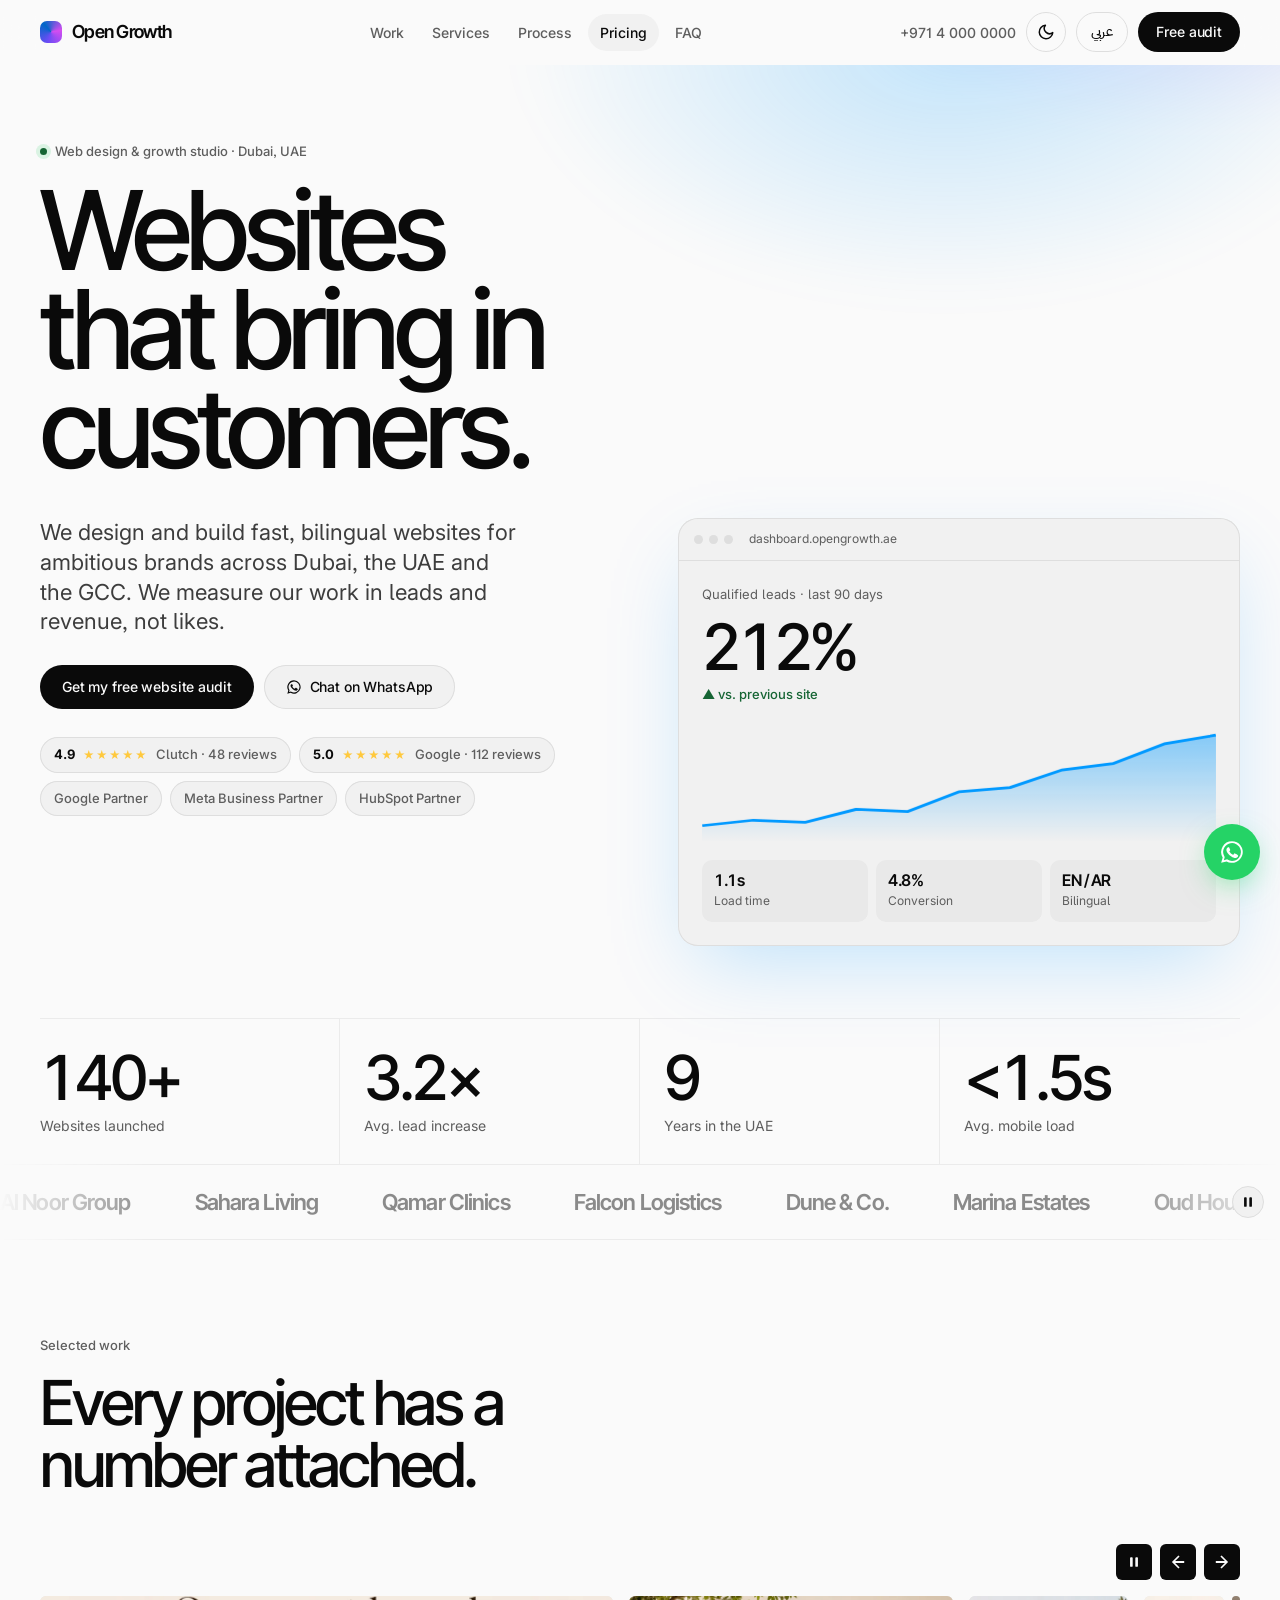
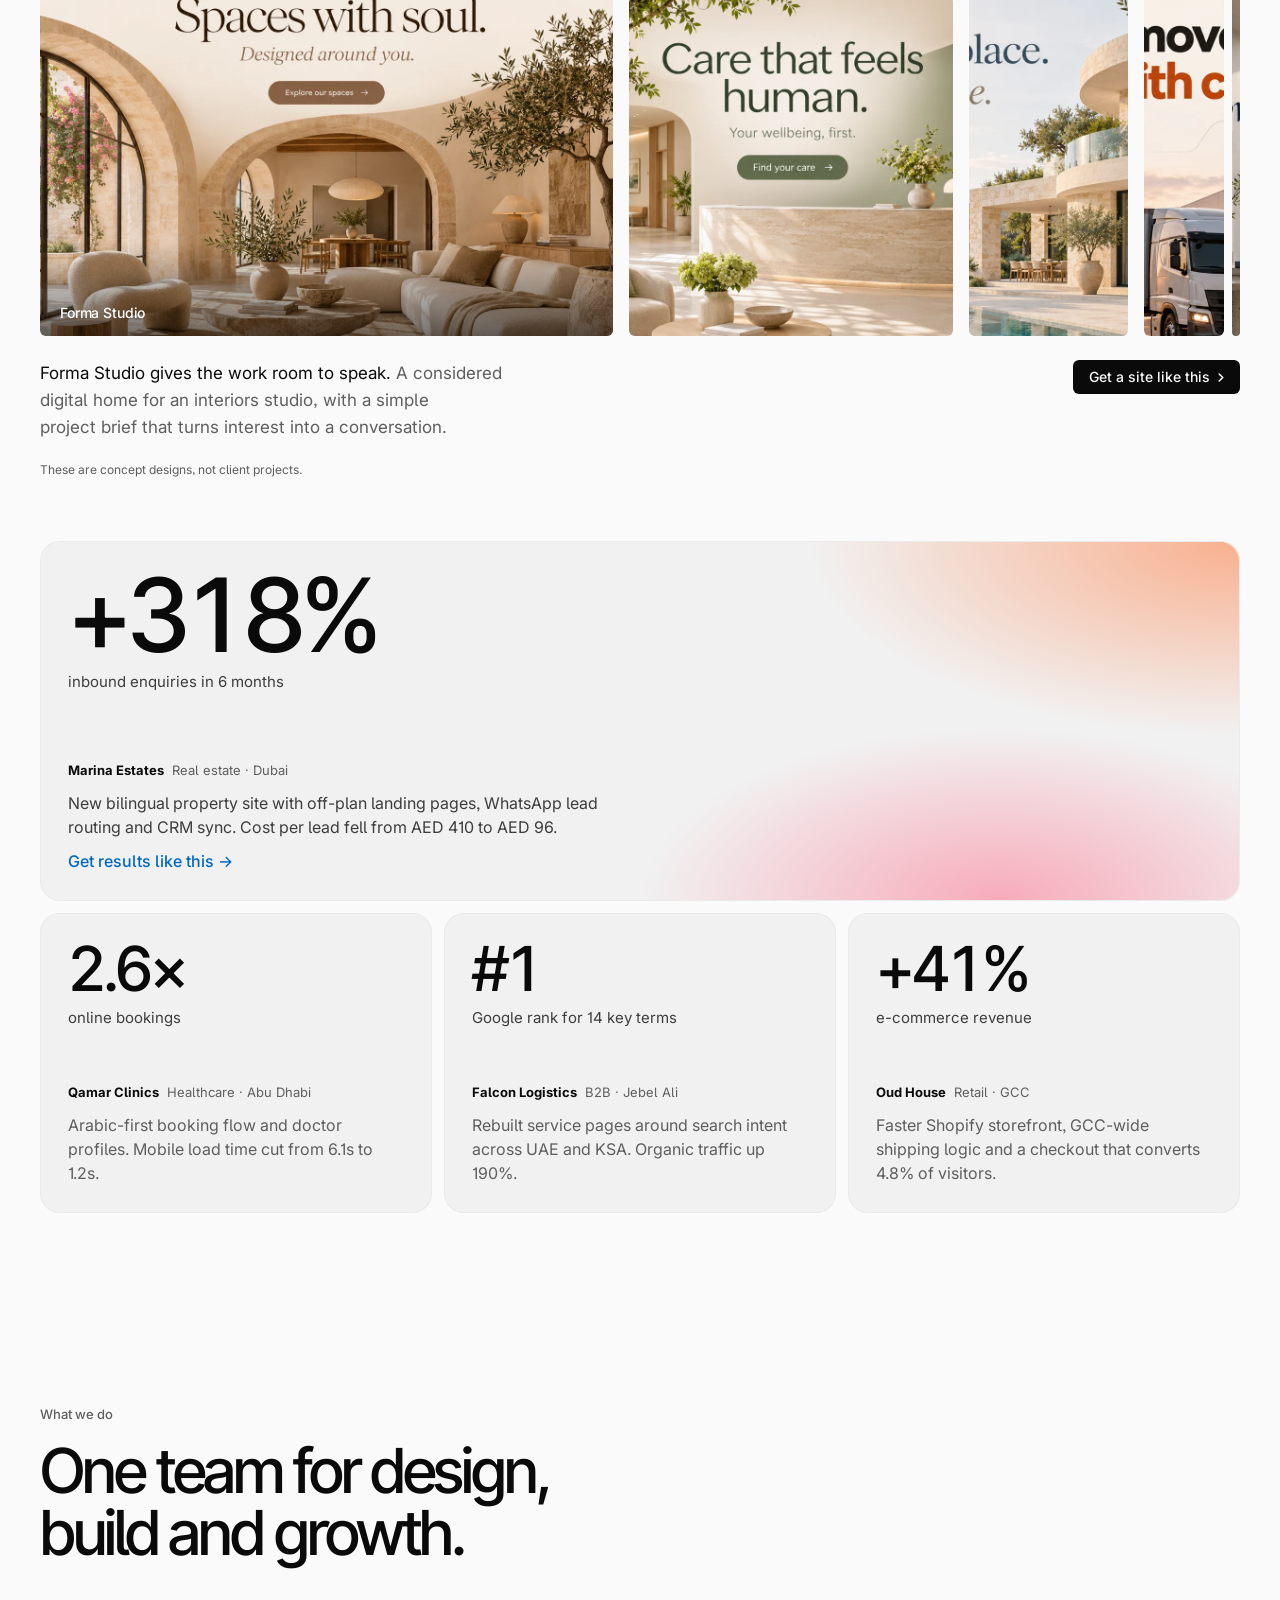
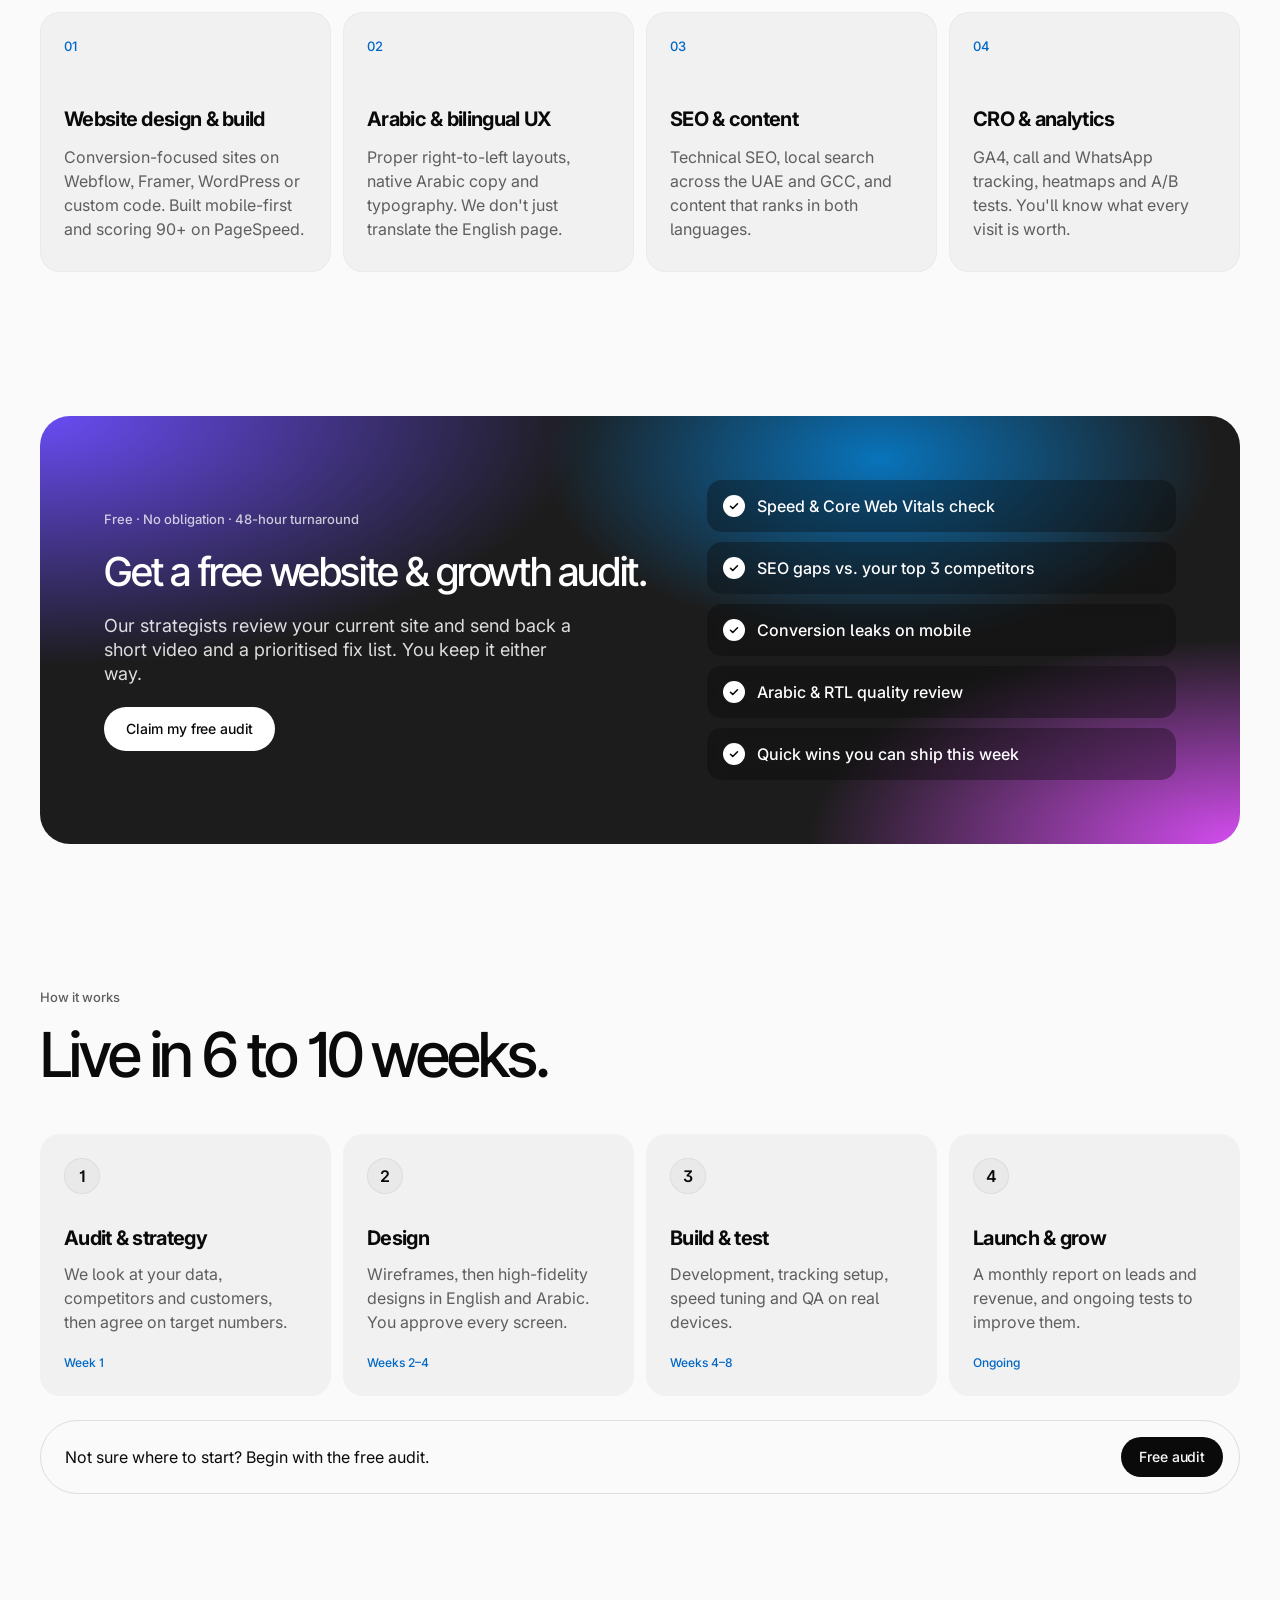
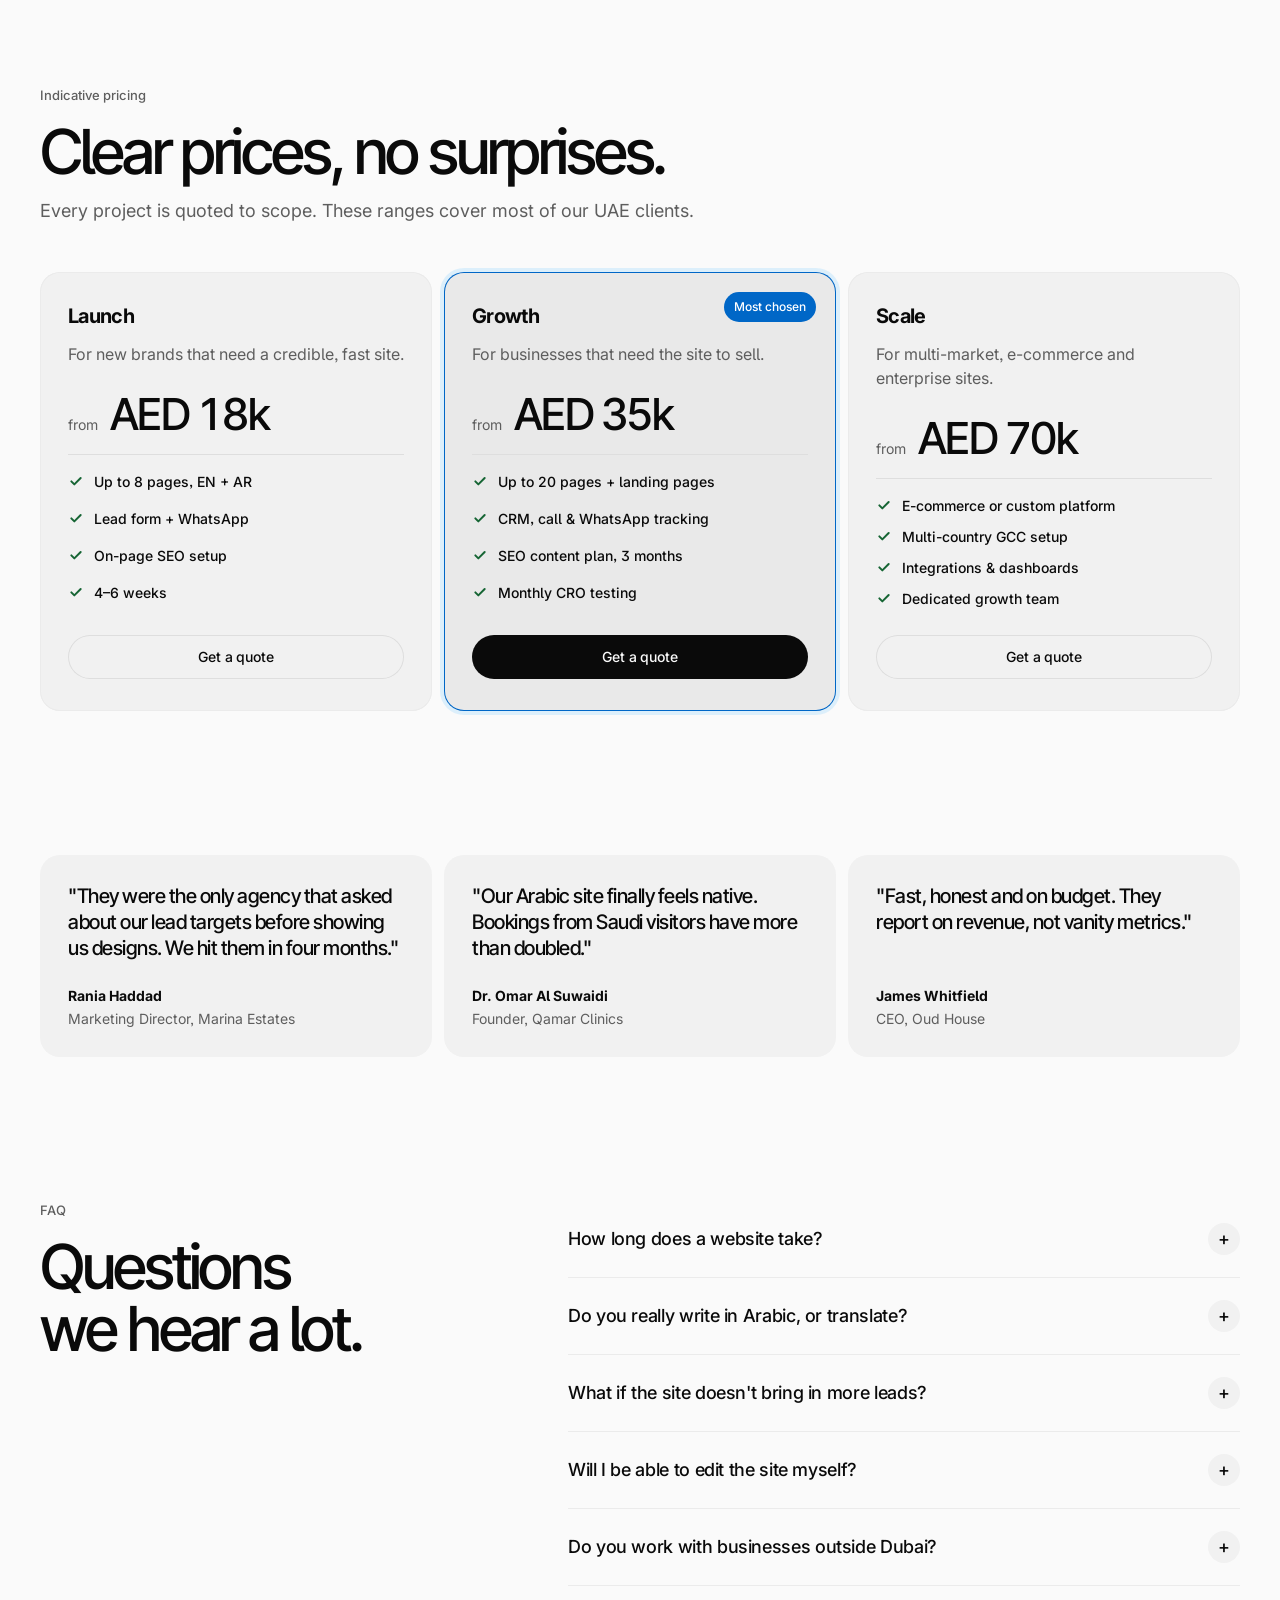
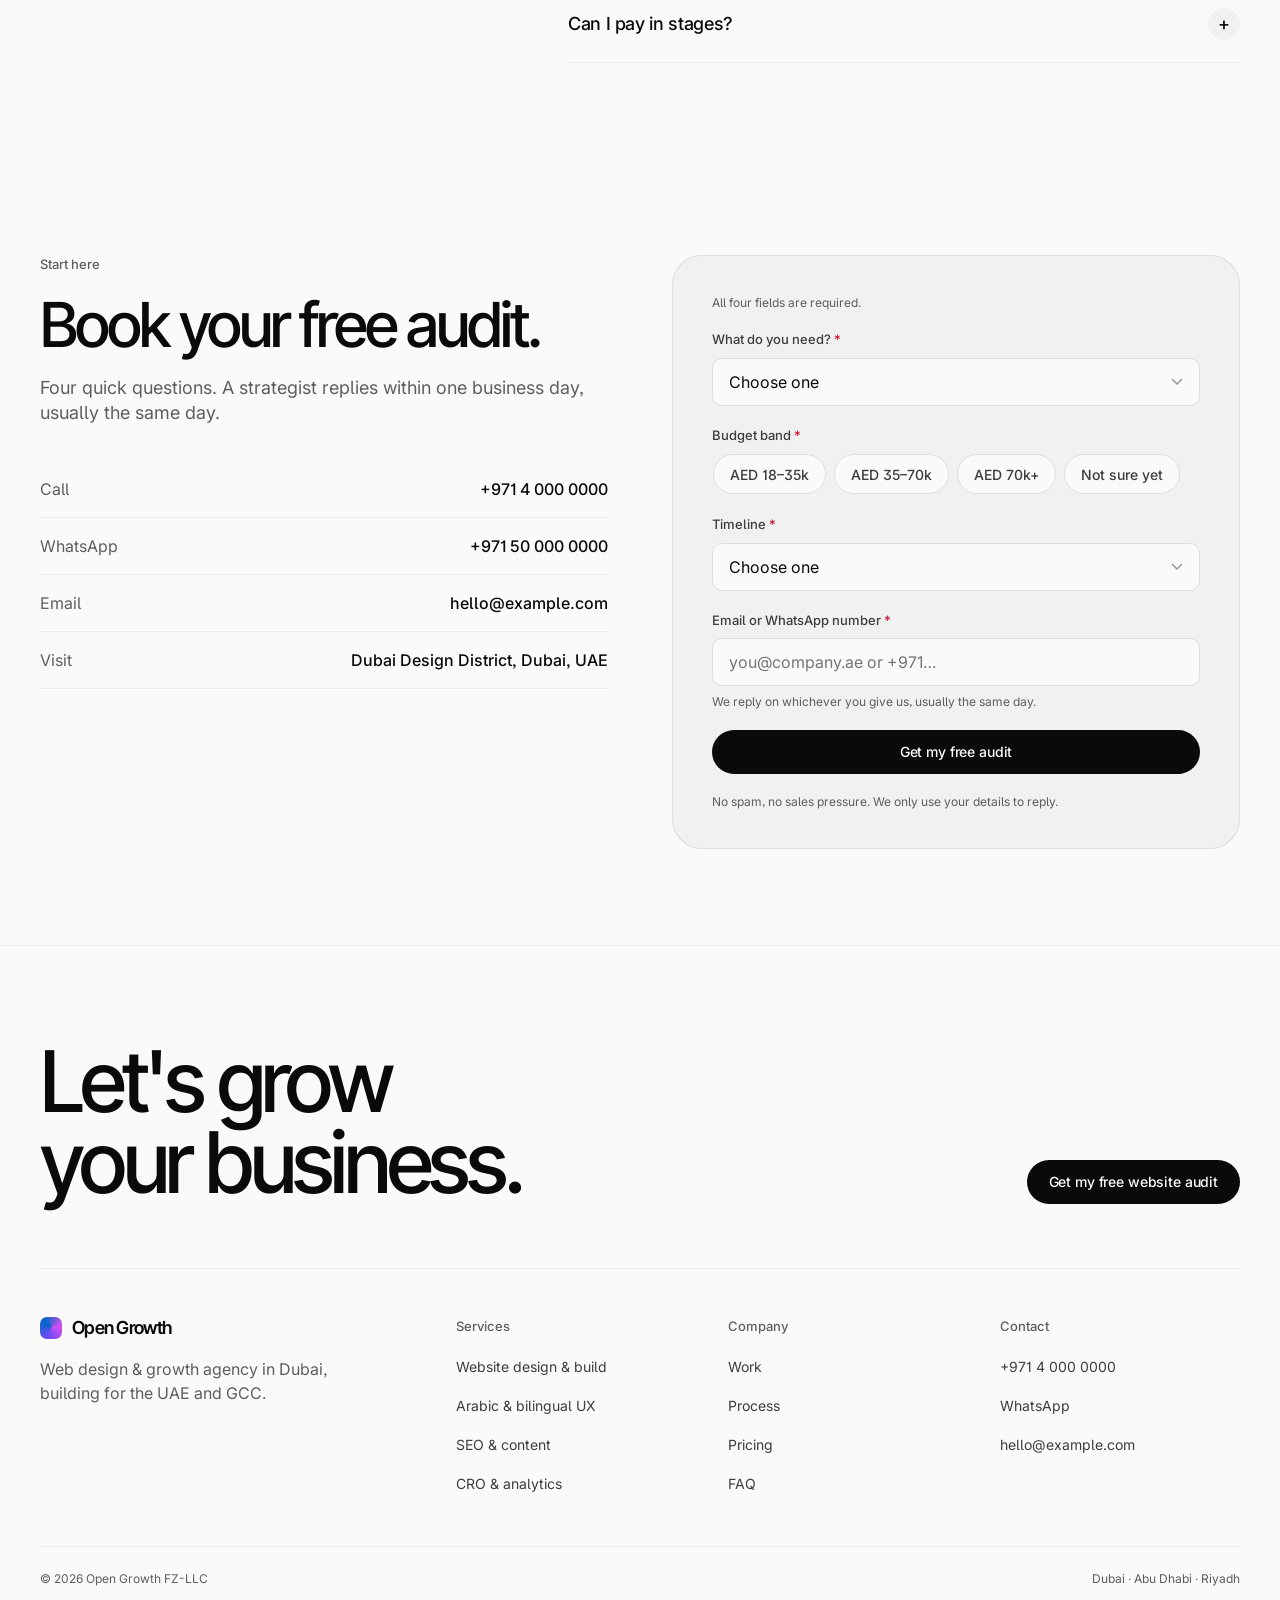
==== commit f1097d70: "Apply UI/UX pass from ui-ux-pro-max guidelines - Contrast: retune muted, logo, success, accent and o" ====
--- a/index.html
+++ b/index.html
@@ -12,6 +12,7 @@
   <meta property="og:description" content="Fast, bilingual websites for ambitious brands across the UAE and GCC.">
   <meta property="og:type" content="website">
   <meta name="theme-color" content="#090909">
+  <meta name="color-scheme" content="dark light">
   <script>document.documentElement.classList.add("js")</script>
   <script>try{var t=localStorage.getItem("theme");if(t)document.documentElement.setAttribute("data-theme",t)}catch(e){}</script>
 
@@ -67,6 +68,7 @@
       </div>
     </div>
     <div class="mobile-menu" id="mobileMenu" hidden>
+      <a class="btn btn--primary btn--block" href="#contact" data-track="cta_mobile_menu" data-i18n="hero.cta1">Get my free website audit</a>
       <a href="#work" data-i18n="nav.work">Work</a>
       <a href="#services" data-i18n="nav.services">Services</a>
       <a href="#process" data-i18n="nav.process">Process</a>
@@ -144,11 +146,14 @@
       </div>
 
       <!-- Client logos (swap for real logo SVGs) -->
-      <div class="logos" aria-label="Selected clients">
+      <div class="logos-wrap">
+      <div class="logos" role="group" aria-label="Selected clients">
         <div class="logos__track">
           <span>Al Noor Group</span><span>Sahara Living</span><span>Qamar Clinics</span><span>Falcon Logistics</span><span>Dune &amp; Co.</span><span>Marina Estates</span><span>Oud House</span><span>Zayna Retail</span>
           <span aria-hidden="true">Al Noor Group</span><span aria-hidden="true">Sahara Living</span><span aria-hidden="true">Qamar Clinics</span><span aria-hidden="true">Falcon Logistics</span><span aria-hidden="true">Dune &amp; Co.</span><span aria-hidden="true">Marina Estates</span><span aria-hidden="true">Oud House</span><span aria-hidden="true">Zayna Retail</span>
         </div>
+      </div>
+      <button class="motion-toggle" type="button" id="logosToggle" aria-label="Pause logo animation" aria-pressed="false"><svg class="i-pause" width="14" height="14" viewBox="0 0 16 16" fill="currentColor" aria-hidden="true"><rect x="3.5" y="2.5" width="3" height="11" rx="1"/><rect x="9.5" y="2.5" width="3" height="11" rx="1"/></svg><svg class="i-play" width="14" height="14" viewBox="0 0 16 16" fill="currentColor" aria-hidden="true"><path d="M4.5 2.8v10.4a.8.8 0 0 0 1.2.7l8.3-5.2a.8.8 0 0 0 0-1.4L5.7 2.1a.8.8 0 0 0-1.2.7Z"/></svg></button>
       </div>
     </section>
 
@@ -164,6 +169,7 @@
              Panels show the concept designs in /work. -->
         <div class="sq reveal" id="squeeze" aria-roledescription="carousel">
           <div class="sq__controls">
+            <button class="sq__arrow sq__play" type="button" id="sqPlay" aria-label="Pause slideshow" aria-pressed="false"><svg class="i-pause" width="14" height="14" viewBox="0 0 16 16" fill="currentColor" aria-hidden="true"><rect x="3.5" y="2.5" width="3" height="11" rx="1"/><rect x="9.5" y="2.5" width="3" height="11" rx="1"/></svg><svg class="i-play" width="14" height="14" viewBox="0 0 16 16" fill="currentColor" aria-hidden="true"><path d="M4.5 2.8v10.4a.8.8 0 0 0 1.2.7l8.3-5.2a.8.8 0 0 0 0-1.4L5.7 2.1a.8.8 0 0 0-1.2.7Z"/></svg></button>
             <button class="sq__arrow" type="button" data-dir="-1" aria-label="Previous website"><svg width="16" height="16" viewBox="0 0 16 16" fill="currentColor" aria-hidden="true"><path d="M9.6 2.6 5.1 7.1h9.1v1.8H5.1l4.5 4.5-1.2 1.2-6-6L1.8 8l.6-.6 6-6 1.2 1.2Z"/></svg></button>
             <button class="sq__arrow" type="button" data-dir="1" aria-label="Next website"><svg width="16" height="16" viewBox="0 0 16 16" fill="currentColor" aria-hidden="true"><path d="M6.4 2.6l4.5 4.5H1.8v1.8h9.1l-4.5 4.5 1.2 1.2 6-6 .6-.6-.6-.6-6-6-1.2 1.2Z"/></svg></button>
           </div>
@@ -184,7 +190,7 @@
           <article class="case case--wide reveal">
             <div class="case__metric">+318%</div>
             <div class="case__metric-label" data-i18n="case1.metric">inbound enquiries in 6 months</div>
-            <div class="case__meta"><span>Marina Estates</span><span data-i18n="case1.tag">Real estate · Dubai</span></div>
+            <div class="case__meta"><h3 class="case__client">Marina Estates</h3><span data-i18n="case1.tag">Real estate · Dubai</span></div>
             <p data-i18n="case1.body">New bilingual property site with off-plan landing pages, WhatsApp lead routing and CRM sync. Cost per lead fell from AED 410 to AED 96.</p>
             <a class="link" href="#contact" data-i18n="case.cta">Get results like this →</a>
           </article>
@@ -192,21 +198,21 @@
           <article class="case reveal">
             <div class="case__metric">2.6×</div>
             <div class="case__metric-label" data-i18n="case2.metric">online bookings</div>
-            <div class="case__meta"><span>Qamar Clinics</span><span data-i18n="case2.tag">Healthcare · Abu Dhabi</span></div>
+            <div class="case__meta"><h3 class="case__client">Qamar Clinics</h3><span data-i18n="case2.tag">Healthcare · Abu Dhabi</span></div>
             <p data-i18n="case2.body">Arabic-first booking flow and doctor profiles. Mobile load time cut from 6.1s to 1.2s.</p>
           </article>
 
           <article class="case reveal">
             <div class="case__metric">#1</div>
             <div class="case__metric-label" data-i18n="case3.metric">Google rank for 14 key terms</div>
-            <div class="case__meta"><span>Falcon Logistics</span><span data-i18n="case3.tag">B2B · Jebel Ali</span></div>
+            <div class="case__meta"><h3 class="case__client">Falcon Logistics</h3><span data-i18n="case3.tag">B2B · Jebel Ali</span></div>
             <p data-i18n="case3.body">Rebuilt service pages around search intent across UAE and KSA. Organic traffic up 190%.</p>
           </article>
 
           <article class="case reveal">
             <div class="case__metric">+41%</div>
             <div class="case__metric-label" data-i18n="case4.metric">e-commerce revenue</div>
-            <div class="case__meta"><span>Oud House</span><span data-i18n="case4.tag">Retail · GCC</span></div>
+            <div class="case__meta"><h3 class="case__client">Oud House</h3><span data-i18n="case4.tag">Retail · GCC</span></div>
             <p data-i18n="case4.body">Faster Shopify storefront, GCC-wide shipping logic and a checkout that converts 4.8% of visitors.</p>
           </article>
         </div>
@@ -391,8 +397,10 @@
 
         <!-- Replace action with your form endpoint (Formspree, HubSpot, etc.) -->
         <form class="form reveal" id="leadForm" action="#" method="post" novalidate>
+          <p class="micro muted" data-i18n="fm.req">All four fields are required.</p>
+          <p class="form__fail" role="alert" tabindex="-1" hidden data-i18n="fm.fail">We couldn't send your request. Check your connection and try again, or message us on WhatsApp.</p>
           <div class="field">
-            <label for="need" data-i18n="fm.need">What do you need?</label>
+            <label for="need"><span data-i18n="fm.need">What do you need?</span> <span class="req" aria-hidden="true">*</span></label>
             <select id="need" name="need" required>
               <option value="" data-i18n="fm.choose">Choose one</option>
               <option value="new-website" data-i18n="fm.need1">A new website</option>
@@ -400,34 +408,40 @@
               <option value="seo-growth" data-i18n="fm.need3">More leads from my current site</option>
               <option value="ecommerce" data-i18n="fm.need4">E-commerce store</option>
             </select>
+            <p class="field__error" id="needError" hidden data-i18n="fm.err.need">Choose what you need so we can tailor the audit.</p>
           </div>
           <fieldset class="field">
-            <legend data-i18n="fm.budget">Budget band</legend>
+            <legend><span data-i18n="fm.budget">Budget band</span> <span class="req" aria-hidden="true">*</span></legend>
             <div class="chips">
               <label class="chip"><input type="radio" name="budget" value="18-35k" required><span>AED 18–35k</span></label>
               <label class="chip"><input type="radio" name="budget" value="35-70k"><span>AED 35–70k</span></label>
               <label class="chip"><input type="radio" name="budget" value="70k+"><span>AED 70k+</span></label>
               <label class="chip"><input type="radio" name="budget" value="unsure"><span data-i18n="fm.unsure">Not sure yet</span></label>
             </div>
+            <p class="field__error" id="budgetError" hidden data-i18n="fm.err.budget">Pick a budget band, or choose "Not sure yet".</p>
           </fieldset>
           <div class="field">
-            <label for="timeline" data-i18n="fm.time">Timeline</label>
+            <label for="timeline"><span data-i18n="fm.time">Timeline</span> <span class="req" aria-hidden="true">*</span></label>
             <select id="timeline" name="timeline" required>
               <option value="" data-i18n="fm.choose">Choose one</option>
               <option value="asap" data-i18n="fm.t1">As soon as possible</option>
               <option value="1-3m" data-i18n="fm.t2">In 1–3 months</option>
               <option value="exploring" data-i18n="fm.t3">Just exploring</option>
             </select>
+            <p class="field__error" id="timelineError" hidden data-i18n="fm.err.time">Choose a timeline so we can plan the work.</p>
           </div>
           <div class="field">
-            <label for="contactField" data-i18n="fm.contact">Email or WhatsApp number</label>
-            <input id="contactField" name="contact" type="text" autocomplete="email" required data-i18n-ph="fm.ph" placeholder="you@company.ae or +971…">
-          </div>
-          <button class="btn btn--primary btn--block" type="submit" data-track="form_submit" data-i18n="fm.submit">Get my free audit</button>
+            <label for="contactField"><span data-i18n="fm.contact">Email or WhatsApp number</span> <span class="req" aria-hidden="true">*</span></label>
+            <input id="contactField" name="contact" type="text" autocomplete="email" autocapitalize="off" spellcheck="false" required aria-describedby="contactHelp" data-describedby="contactHelp" data-i18n-ph="fm.ph" placeholder="you@company.ae or +971…">
+            <p class="field__help micro muted" id="contactHelp" data-i18n="fm.help">We reply on whichever you give us, usually the same day.</p>
+            <p class="field__error" id="contactError" hidden data-i18n="fm.err.contact">Enter an email like you@company.ae or a phone number with at least 8 digits.</p>
+          </div>
+          <button class="btn btn--primary btn--block" type="submit" data-track="form_submit"><span class="btn__spin" aria-hidden="true"></span><span data-i18n="fm.submit">Get my free audit</span></button>
           <p class="micro muted" data-i18n="fm.note">No spam, no sales pressure. We only use your details to reply.</p>
-          <div class="form__ok" role="status" hidden>
+          <div class="form__ok" role="status" tabindex="-1" hidden>
             <strong data-i18n="fm.ok.h">Thanks. We're on it.</strong>
             <span data-i18n="fm.ok.p">A strategist will be in touch within one business day.</span>
+            <button class="btn btn--secondary btn--sm" type="button" id="formReset" data-i18n="fm.again">Send another request</button>
           </div>
         </form>
       </div>
--- a/styles.css
+++ b/styles.css
@@ -14,10 +14,11 @@
   --ink-2: #cfcfcf;
   --muted: #999999;
   --accent: #0099ff;
-  --on-accent: #ffffff;
+  --on-accent: #00111f;
   --success: #22c55e;
+  --danger: #ff6b81;
   --nav-bg: rgba(9, 9, 9, .72);
-  --logo: #5c5c5c;
+  --logo: #6e6e6e;
   --chip-hover: #444444;
   --ring: rgba(255, 255, 255, .12);
   --shadow: rgba(0, 0, 0, .8);
@@ -39,34 +40,35 @@
 @media (prefers-color-scheme: light) {
   :root:not([data-theme="dark"]) {
     --canvas: #fafafa; --surface-1: #f1f1f1; --surface-2: #e9e9e9; --hairline: #dedede; --hairline-soft: #ebebeb;
-    --ink: #0a0a0a; --ink-2: #3d3d3d; --muted: #6b6b6b; --accent: #0077e6; --success: #16a34a;
-    --nav-bg: rgba(250, 250, 250, .78); --logo: #a3a3a3; --chip-hover: #bdbdbd;
+    --ink: #0a0a0a; --ink-2: #3d3d3d; --muted: #5e5e5e; --accent: #0067c7; --on-accent: #ffffff; --success: #166534; --danger: #c8102e;
+    --nav-bg: rgba(250, 250, 250, .78); --logo: #8a8a8a; --chip-hover: #bdbdbd;
     --ring: rgba(0, 0, 0, .1); --shadow: rgba(0, 0, 0, .18);
     color-scheme: light;
   }
 }
 :root[data-theme="light"] {
   --canvas: #fafafa; --surface-1: #f1f1f1; --surface-2: #e9e9e9; --hairline: #dedede; --hairline-soft: #ebebeb;
-  --ink: #0a0a0a; --ink-2: #3d3d3d; --muted: #6b6b6b; --accent: #0077e6; --success: #16a34a;
-  --nav-bg: rgba(250, 250, 250, .78); --logo: #a3a3a3; --chip-hover: #bdbdbd;
+  --ink: #0a0a0a; --ink-2: #3d3d3d; --muted: #5e5e5e; --accent: #0067c7; --on-accent: #ffffff; --success: #166534; --danger: #c8102e;
+  --nav-bg: rgba(250, 250, 250, .78); --logo: #8a8a8a; --chip-hover: #bdbdbd;
   --ring: rgba(0, 0, 0, .1); --shadow: rgba(0, 0, 0, .18);
   color-scheme: light;
 }
 
 *, *::before, *::after { box-sizing: border-box; }
-html { scroll-behavior: smooth; -webkit-text-size-adjust: 100%; }
+html { scroll-behavior: smooth; scroll-padding-top: 80px; -webkit-text-size-adjust: 100%; }
 body {
   margin: 0;
   background: var(--canvas);
   color: var(--ink);
-  font: 400 15px/1.3 var(--font-body);
-  letter-spacing: -0.01em;
+  font: 400 16px/1.5 var(--font-body);
+  letter-spacing: 0;
   font-feature-settings: "cv01", "cv05", "cv09", "ss03";
   -webkit-font-smoothing: antialiased;
   overflow-x: hidden;
 }
 img, svg { display: block; max-width: 100%; }
 a { color: inherit; text-decoration: none; }
+a, button, label, summary, select, input { touch-action: manipulation; -webkit-tap-highlight-color: transparent; }
 ::selection { background: var(--accent); color: var(--on-accent); }
 :focus-visible { outline: 2px solid var(--accent); outline-offset: 3px; border-radius: 6px; }
 
@@ -138,7 +140,7 @@
 }
 .nav__links { display: flex; gap: 4px; }
 .nav__links a { padding: 8px 12px; border-radius: var(--r-pill); color: var(--muted); font-weight: 500; font-size: 14px; transition: color .2s, background .2s; }
-.nav__links a:hover { color: var(--ink); background: var(--surface-1); }
+.nav__links a:hover, .nav__links a[aria-current] { color: var(--ink); background: var(--surface-1); }
 .nav__actions { display: flex; align-items: center; gap: 10px; }
 .nav__phone { font-size: 14px; color: var(--muted); font-weight: 500; }
 .nav__phone:hover { color: var(--ink); }
@@ -159,7 +161,8 @@
 .burger[aria-expanded="true"] span:first-child { transform: translateY(3px) rotate(45deg); }
 .burger[aria-expanded="true"] span:last-child { transform: translateY(-3px) rotate(-45deg); }
 .mobile-menu { border-top: 1px solid var(--hairline-soft); padding: 8px var(--gutter) 20px; }
-.mobile-menu a { display: block; padding: 14px 0; font: 500 22px/1.2 var(--font-display); letter-spacing: -0.03em; border-bottom: 1px solid var(--hairline-soft); }
+.mobile-menu .btn { margin: 12px 0 8px; }
+.mobile-menu a:not(.btn) { display: block; padding: 14px 0; font: 500 22px/1.2 var(--font-display); letter-spacing: -0.03em; border-bottom: 1px solid var(--hairline-soft); }
 
 /* ---------- Hero ---------- */
 .hero { position: relative; padding: 72px 0 0; overflow: hidden; }
@@ -264,7 +267,7 @@
 .case:not(.case--wide) .case__metric { font-size: 62px; color: var(--ink); }
 .case__metric-label { font-size: 15px; color: var(--ink-2); }
 .case__meta { display: flex; flex-wrap: wrap; gap: 8px; margin-top: auto; padding-top: 20px; font-size: 13px; }
-.case__meta span:first-child { font-weight: 700; }
+.case__client { margin: 0; font-size: 13px; font-weight: 700; }
 .case__meta span:last-child { color: var(--muted); }
 .case p { color: var(--muted); max-width: 56ch; }
 .case--wide p { color: var(--ink-2); }
@@ -307,7 +310,7 @@
   transition: opacity var(--sq-ms) var(--sq-ease), visibility var(--sq-ms);
 }
 .sq__copy.is-shown { opacity: 1; visibility: visible; pointer-events: auto; }
-.sq__copy p { max-width: 46rem; font-size: 15px; line-height: 1.6; text-wrap: balance; }
+.sq__copy p { max-width: 40rem; font-size: 15px; line-height: 1.6; text-wrap: balance; }
 .sq__title { color: var(--ink); }
 .sq__desc { color: var(--muted); }
 .sq__action {
@@ -364,7 +367,7 @@
 .spotlight { color: #fff; }
 .spotlight .btn--primary { background: #fff; color: #090909; }
 .checks li { color: #fff; }
-.checks li::before { background: #fff; color: #090909; }
+.checks li::before { content: ""; background: #fff url("data:image/svg+xml,%3Csvg xmlns='http://www.w3.org/2000/svg' viewBox='0 0 24 24' fill='none' stroke='%23090909' stroke-width='3.2' stroke-linecap='round' stroke-linejoin='round'%3E%3Cpath d='M5 12.5l4.5 4.5L19 7.5'/%3E%3C/svg%3E") center / 12px no-repeat; }
 
 /* Process */
 .steps { list-style: none; margin: 0; padding: 0; display: grid; grid-template-columns: repeat(4, 1fr); gap: 12px; counter-reset: s; }
@@ -391,7 +394,9 @@
 .plan__price small { font: 400 14px var(--font-body); color: var(--muted); letter-spacing: 0; margin-inline-end: 4px; }
 .ticks { list-style: none; margin: 0 0 12px; padding: 16px 0 0; border-top: 1px solid var(--hairline); display: grid; gap: 10px; flex: 1; }
 .ticks li { display: flex; gap: 10px; font-size: 14px; font-weight: 500; }
-.ticks li::before { content: "✓"; color: var(--success); font-weight: 700; }
+.ticks li::before { content: ""; flex: none; width: 16px; height: 16px; margin-top: 2px; background: var(--success);
+  -webkit-mask: url("data:image/svg+xml,%3Csvg xmlns='http://www.w3.org/2000/svg' viewBox='0 0 24 24' fill='none' stroke='%23000' stroke-width='3' stroke-linecap='round' stroke-linejoin='round'%3E%3Cpath d='M5 12.5l4.5 4.5L19 7.5'/%3E%3C/svg%3E") center / contain no-repeat;
+  mask: url("data:image/svg+xml,%3Csvg xmlns='http://www.w3.org/2000/svg' viewBox='0 0 24 24' fill='none' stroke='%23000' stroke-width='3' stroke-linecap='round' stroke-linejoin='round'%3E%3Cpath d='M5 12.5l4.5 4.5L19 7.5'/%3E%3C/svg%3E") center / contain no-repeat; }
 
 /* Testimonials */
 .quotes { display: grid; grid-template-columns: repeat(3, 1fr); gap: 12px; }
@@ -429,7 +434,7 @@
 .field select, .field input[type="text"] {
   width: 100%; min-height: 48px; padding: 0 16px; border-radius: var(--r-md);
   background: var(--canvas); color: var(--ink); border: 1px solid var(--hairline);
-  font: 400 15px var(--font-body); appearance: none; -webkit-appearance: none;
+  font: 400 16px var(--font-body); appearance: none; -webkit-appearance: none;
   transition: border-color .2s, box-shadow .2s;
 }
 .field select {
@@ -438,7 +443,15 @@
 }
 [dir="rtl"] .field select { background-position: left 16px center; }
 .field select:focus, .field input:focus { outline: none; border-color: var(--accent); box-shadow: 0 0 0 3px rgba(0,153,255,.2); }
-.field.is-invalid select, .field.is-invalid input[type="text"], .field.is-invalid .chips { border-color: var(--g-coral); }
+.field.is-invalid select, .field.is-invalid input[type="text"], .field.is-invalid .chips { border-color: var(--danger); }
+.req { color: var(--danger); }
+.field__error { margin: 0; font-size: 13px; font-weight: 500; color: var(--danger); }
+.field__help { margin: 0; }
+.form__fail { margin: 0; padding: 12px 14px; border-radius: var(--r-md); border: 1px solid var(--danger); color: var(--ink); font-size: 14px; }
+.btn__spin { display: none; width: 16px; height: 16px; border: 2px solid currentColor; border-right-color: transparent; border-radius: 50%; animation: spin .7s linear infinite; }
+.btn.is-loading .btn__spin { display: inline-block; }
+.btn:disabled { opacity: .7; cursor: progress; }
+@keyframes spin { to { transform: rotate(360deg); } }
 .chips { display: flex; flex-wrap: wrap; gap: 8px; border-radius: var(--r-md); border: 1px solid transparent; }
 .chip input { position: absolute; opacity: 0; pointer-events: none; }
 .chip span { display: inline-flex; align-items: center; min-height: 40px; padding: 0 16px; border-radius: var(--r-pill); background: var(--canvas); border: 1px solid var(--hairline); font-size: 14px; font-weight: 500; cursor: pointer; transition: all .2s; }
@@ -449,6 +462,7 @@
 .form__ok[hidden] { display: none; }
 .form__ok strong { font: 500 32px/1.1 var(--font-display); letter-spacing: -0.04em; }
 .form__ok span { color: var(--muted); }
+.form__ok .btn { justify-self: center; margin-top: 12px; }
 
 /* Footer */
 .footer { border-top: 1px solid var(--hairline-soft); padding: var(--section) 0 32px; }
@@ -458,7 +472,7 @@
 .footer__cols > div { display: grid; gap: 10px; align-content: start; }
 .footer__cols p { max-width: 30ch; margin-top: 8px; }
 .footer__cols h4 { margin: 0 0 6px; font-size: 13px; font-weight: 500; color: var(--muted); }
-.footer__cols a:not(.logo) { font-size: 14px; color: var(--ink-2); }
+.footer__cols a:not(.logo) { font-size: 14px; color: var(--ink-2); padding-block: 4px; }
 .footer__cols a:not(.logo):hover { color: var(--ink); }
 .footer__base { display: flex; justify-content: space-between; gap: 16px; flex-wrap: wrap; padding-top: 24px; border-top: 1px solid var(--hairline-soft); }
 
@@ -530,3 +544,23 @@
   .wa-float { width: 52px; height: 52px; bottom: 16px; inset-inline-end: 16px; }
 }
 @media (min-width: 810px) { .mobile-menu { display: none !important; } }
+
+/* ---------- UI/UX pass (ui-ux-pro-max rules) ---------- */
+/* Counters and prices don't jitter while numbers change */
+.stats dd, .mock__value, .mock__kpis b, .plan__price, .case__metric { font-variant-numeric: tabular-nums; }
+/* Pause controls for moving content */
+.logos-wrap { position: relative; }
+.motion-toggle { position: absolute; top: 50%; inset-inline-end: 16px; transform: translateY(-50%); width: 32px; height: 32px; border-radius: 50%; display: grid; place-items: center; background: var(--surface-1); color: var(--ink); border: 1px solid var(--hairline); cursor: pointer; }
+.motion-toggle:hover { background: var(--surface-2); }
+.i-play, [aria-pressed="true"] > .i-pause { display: none; }
+[aria-pressed="true"] > .i-play { display: block; }
+.logos.is-paused .logos__track { animation-play-state: paused; }
+/* Touch: 44px targets on coarse pointers */
+@media (pointer: coarse) {
+  .theme-btn, .sq__arrow, .motion-toggle { width: 44px; height: 44px; }
+  .lang, .btn--sm, .chip span { min-height: 44px; }
+}
+@media (prefers-reduced-motion: reduce) { .motion-toggle, .sq__play { display: none; } }
+/* Keep the floating WhatsApp button off the last footer line on phones */
+@media (max-width: 809px) { .footer { padding-bottom: 96px; } }
+
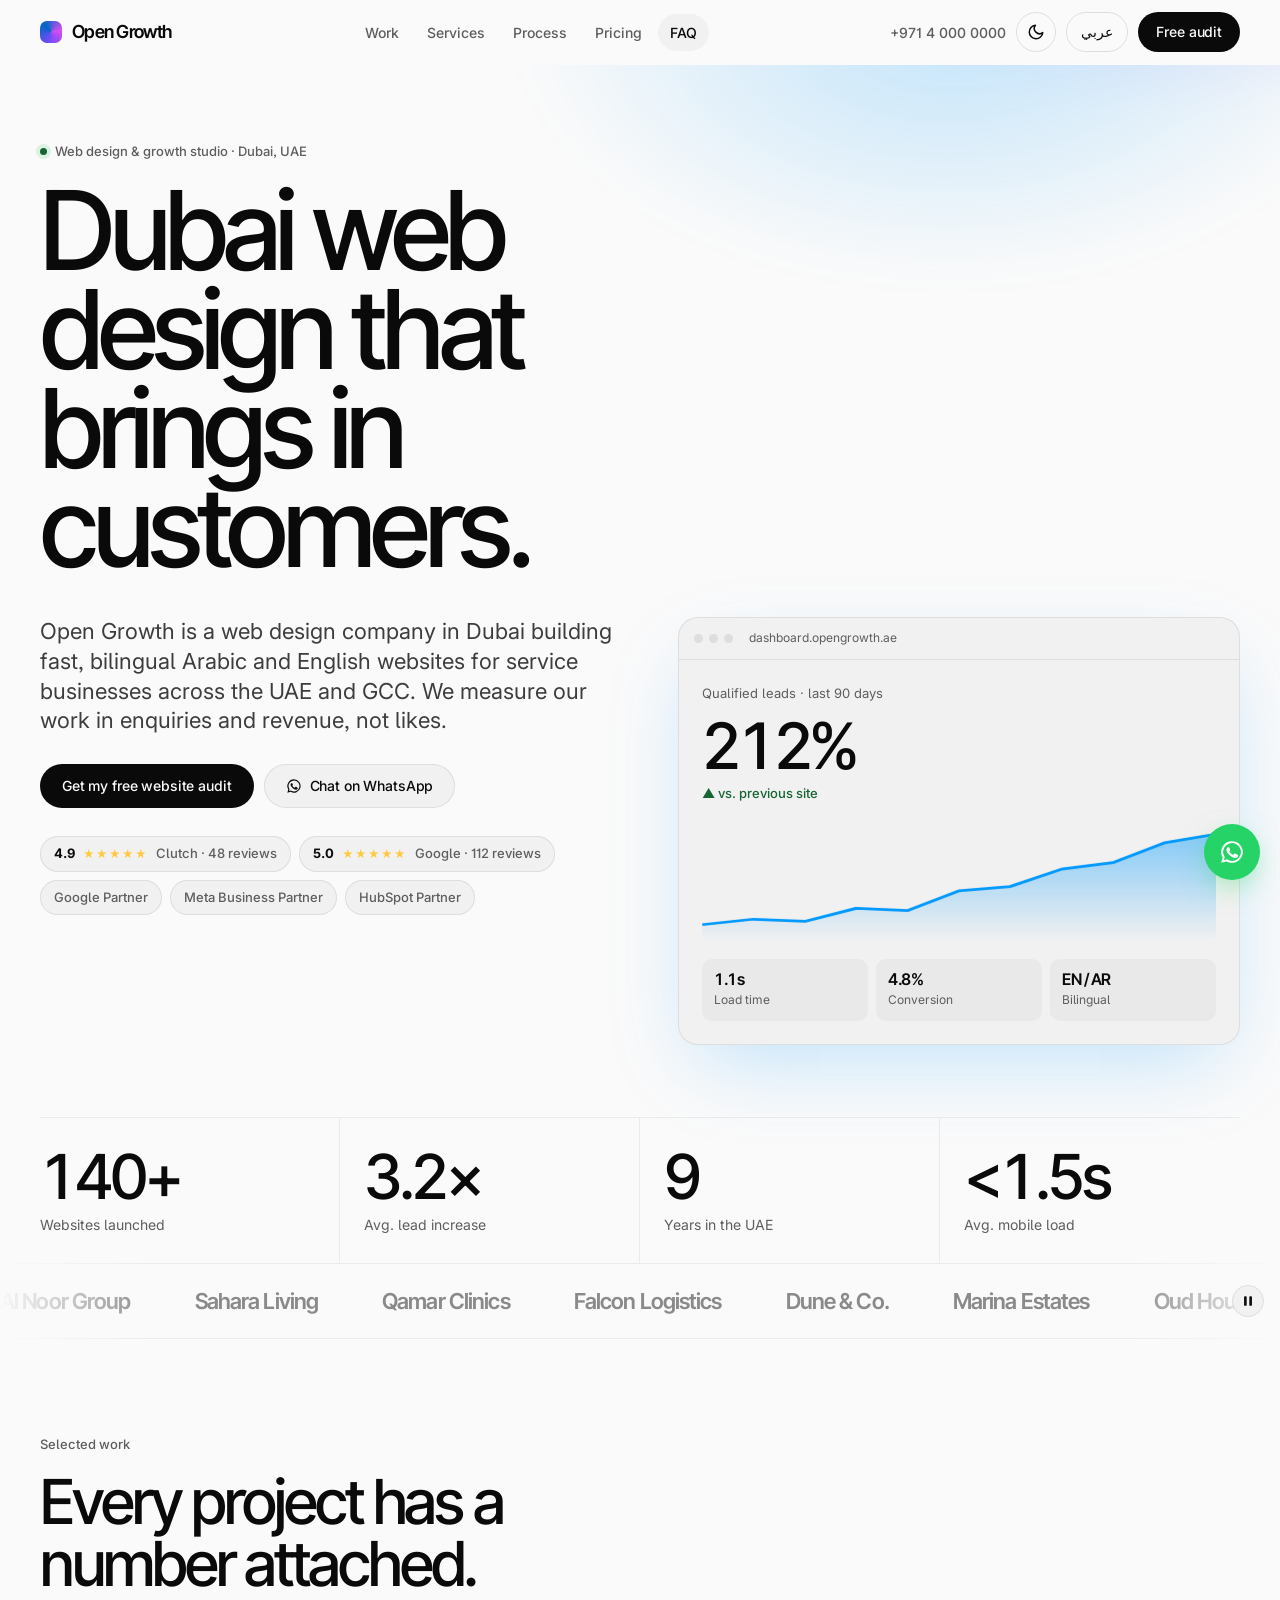
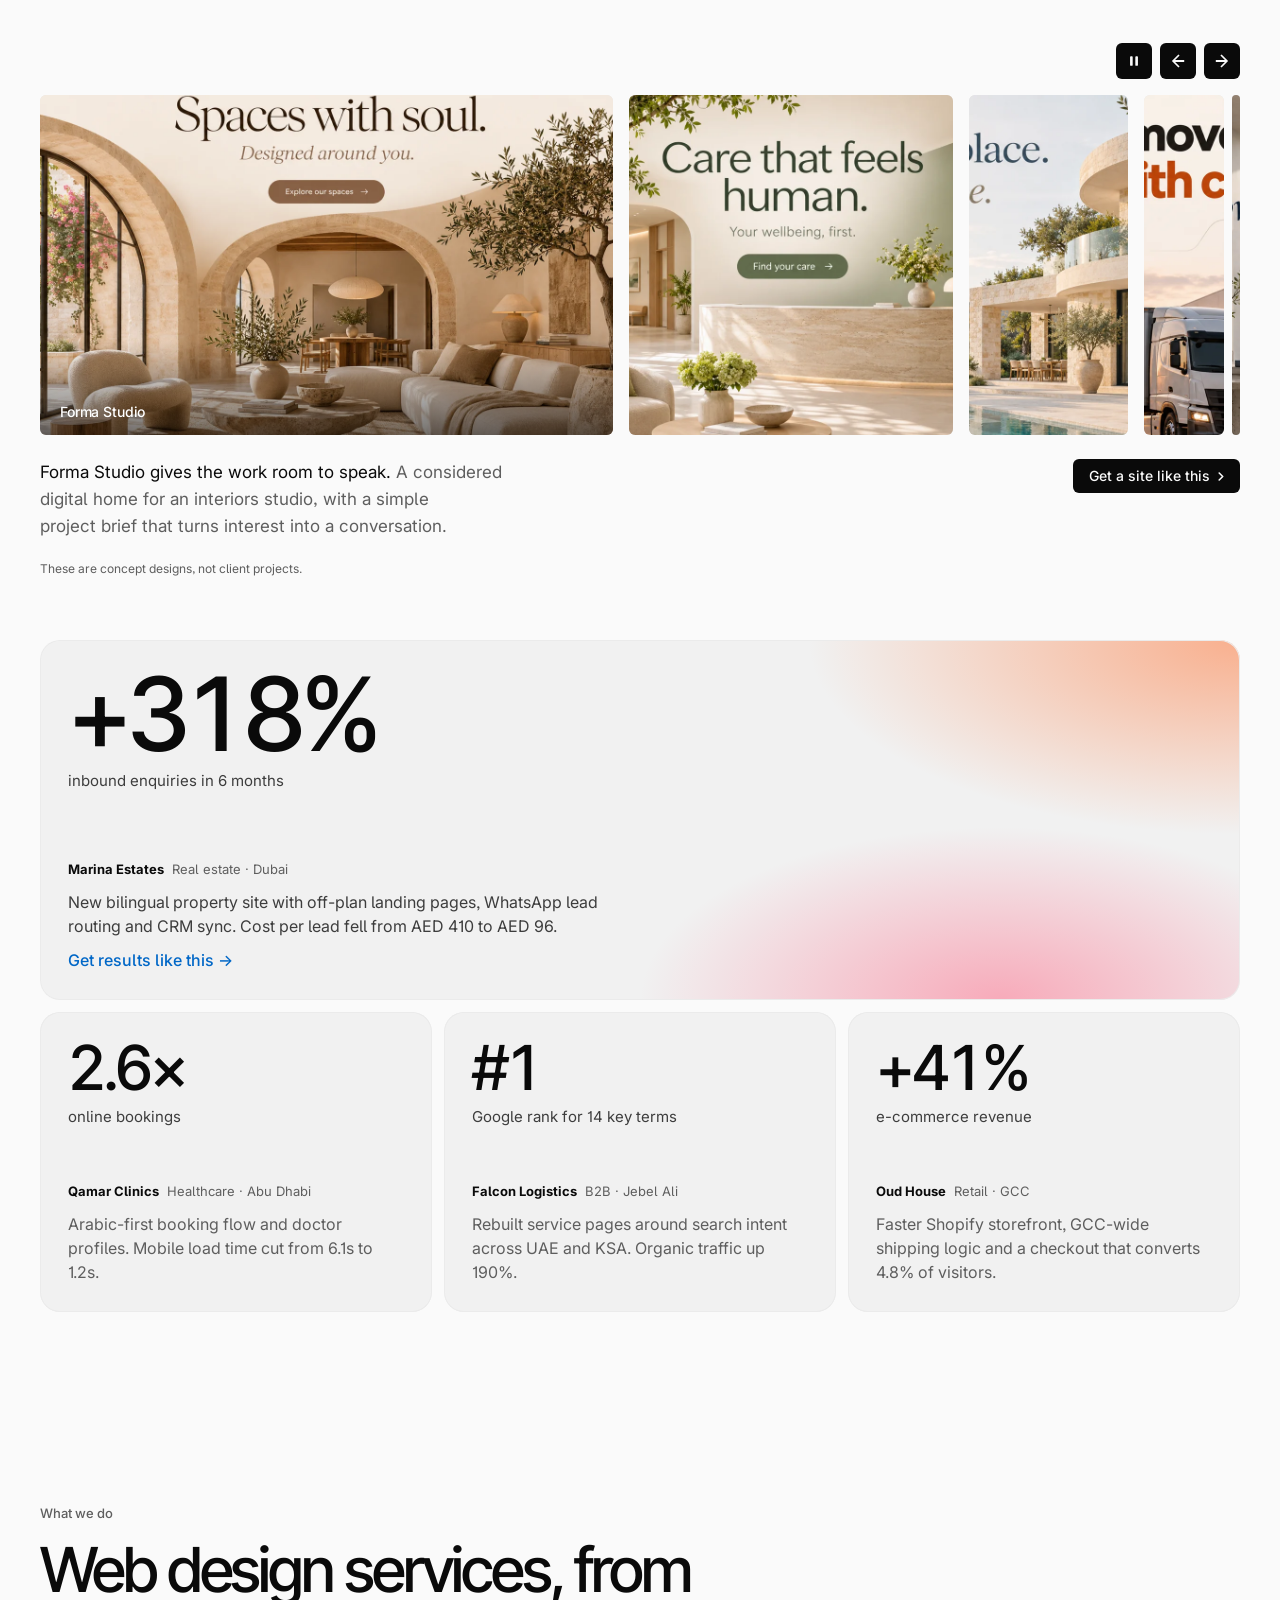
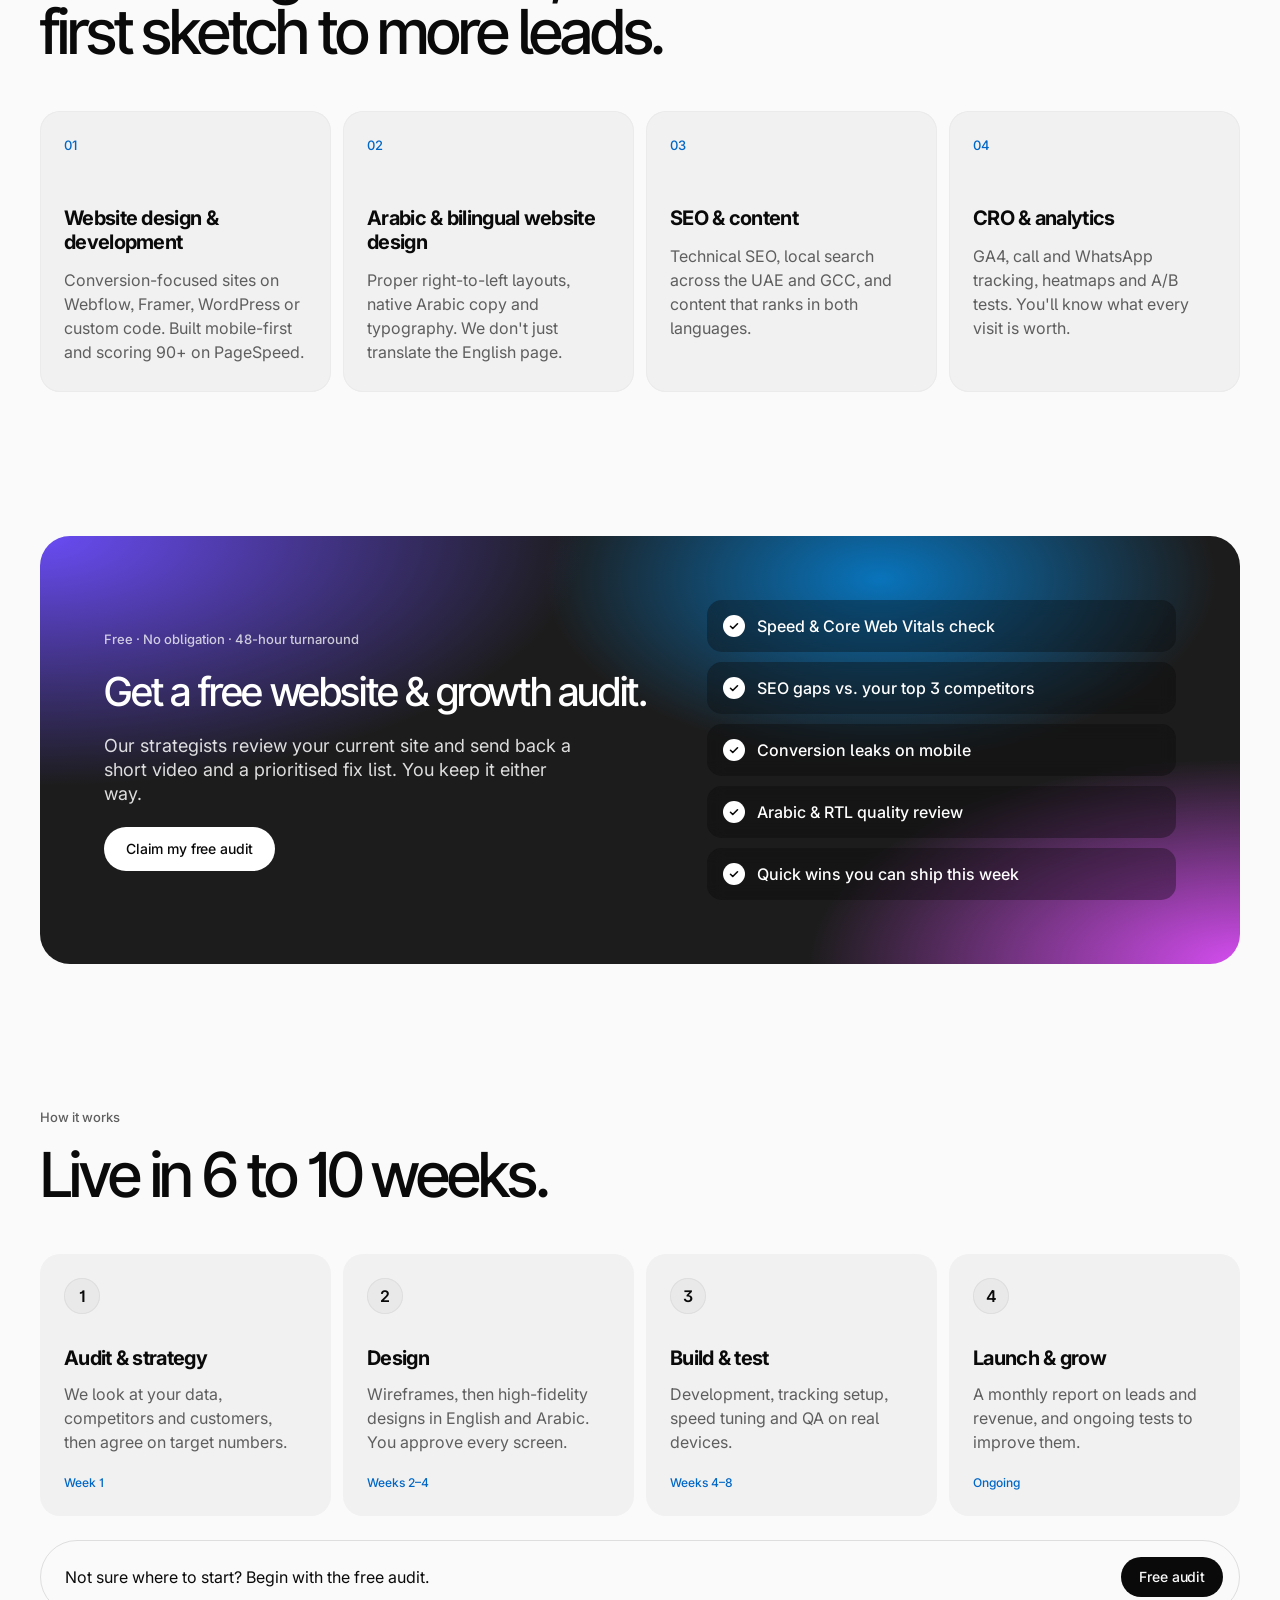
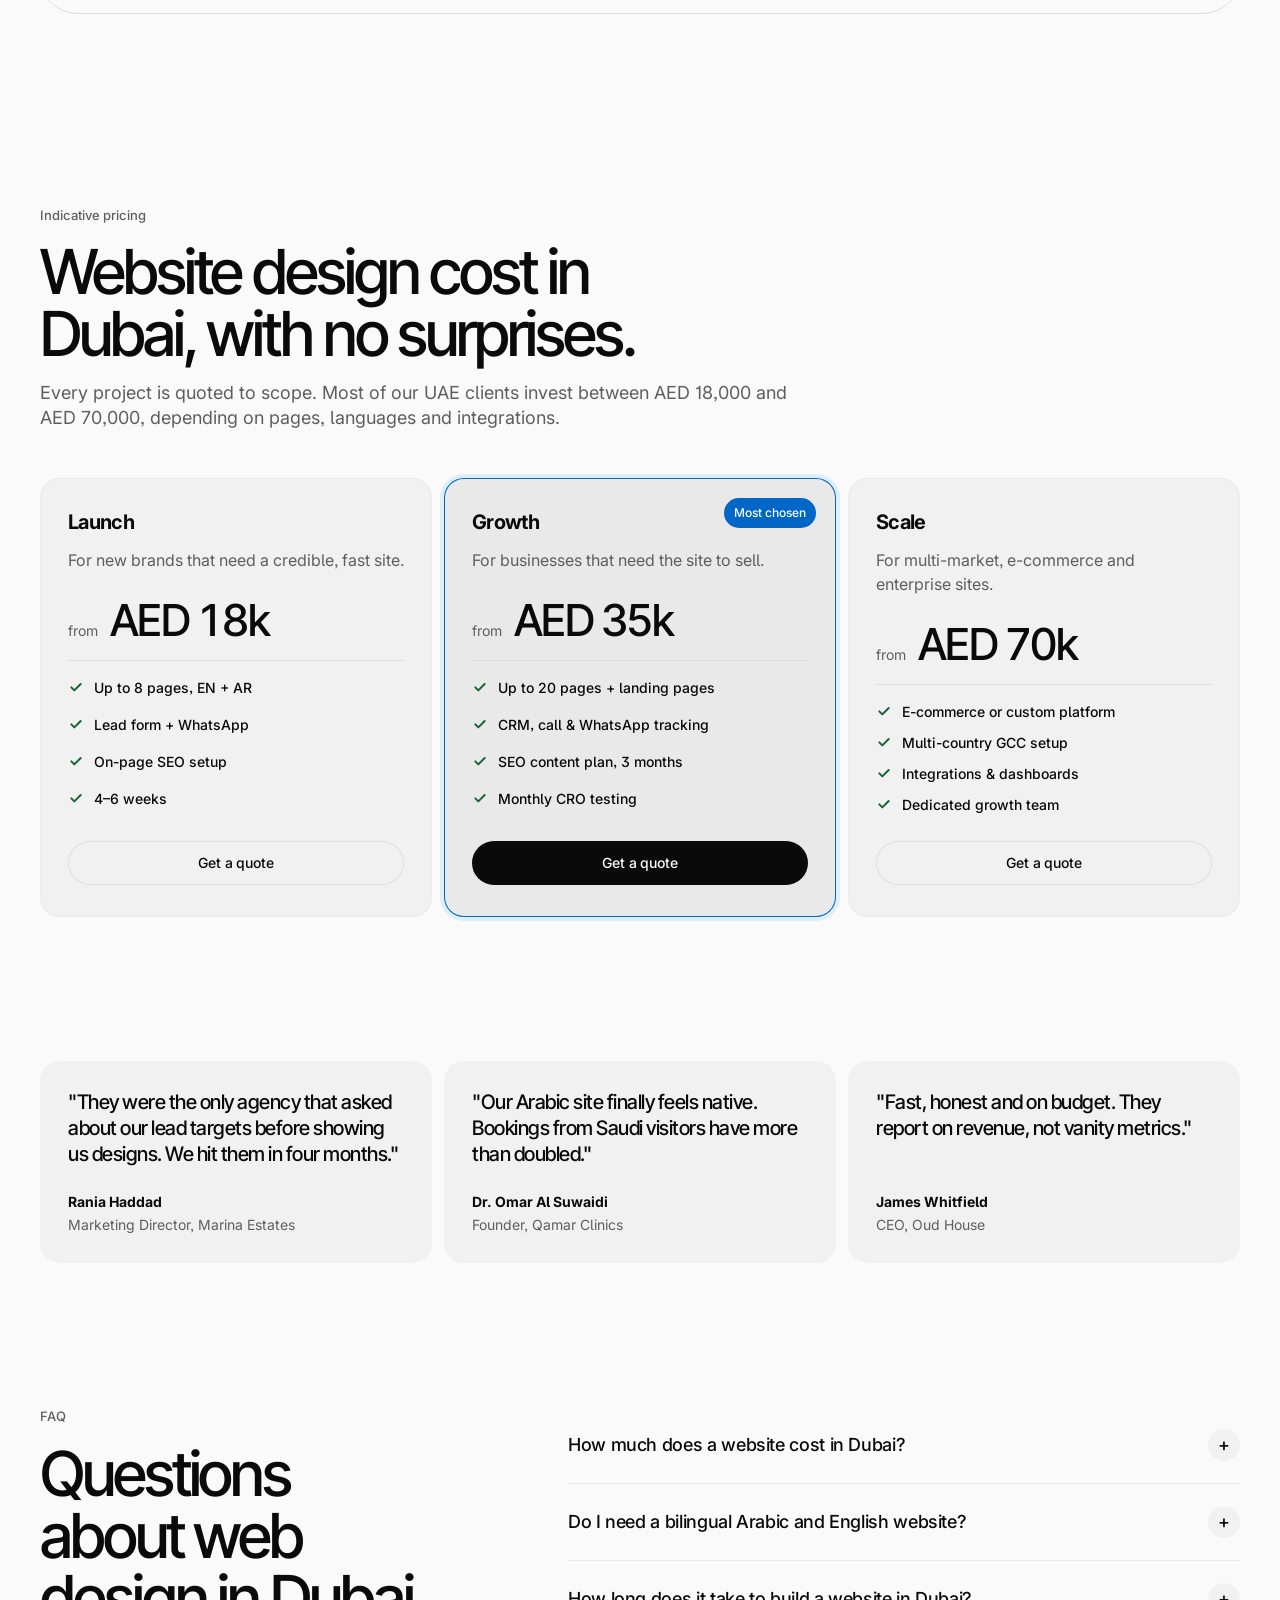
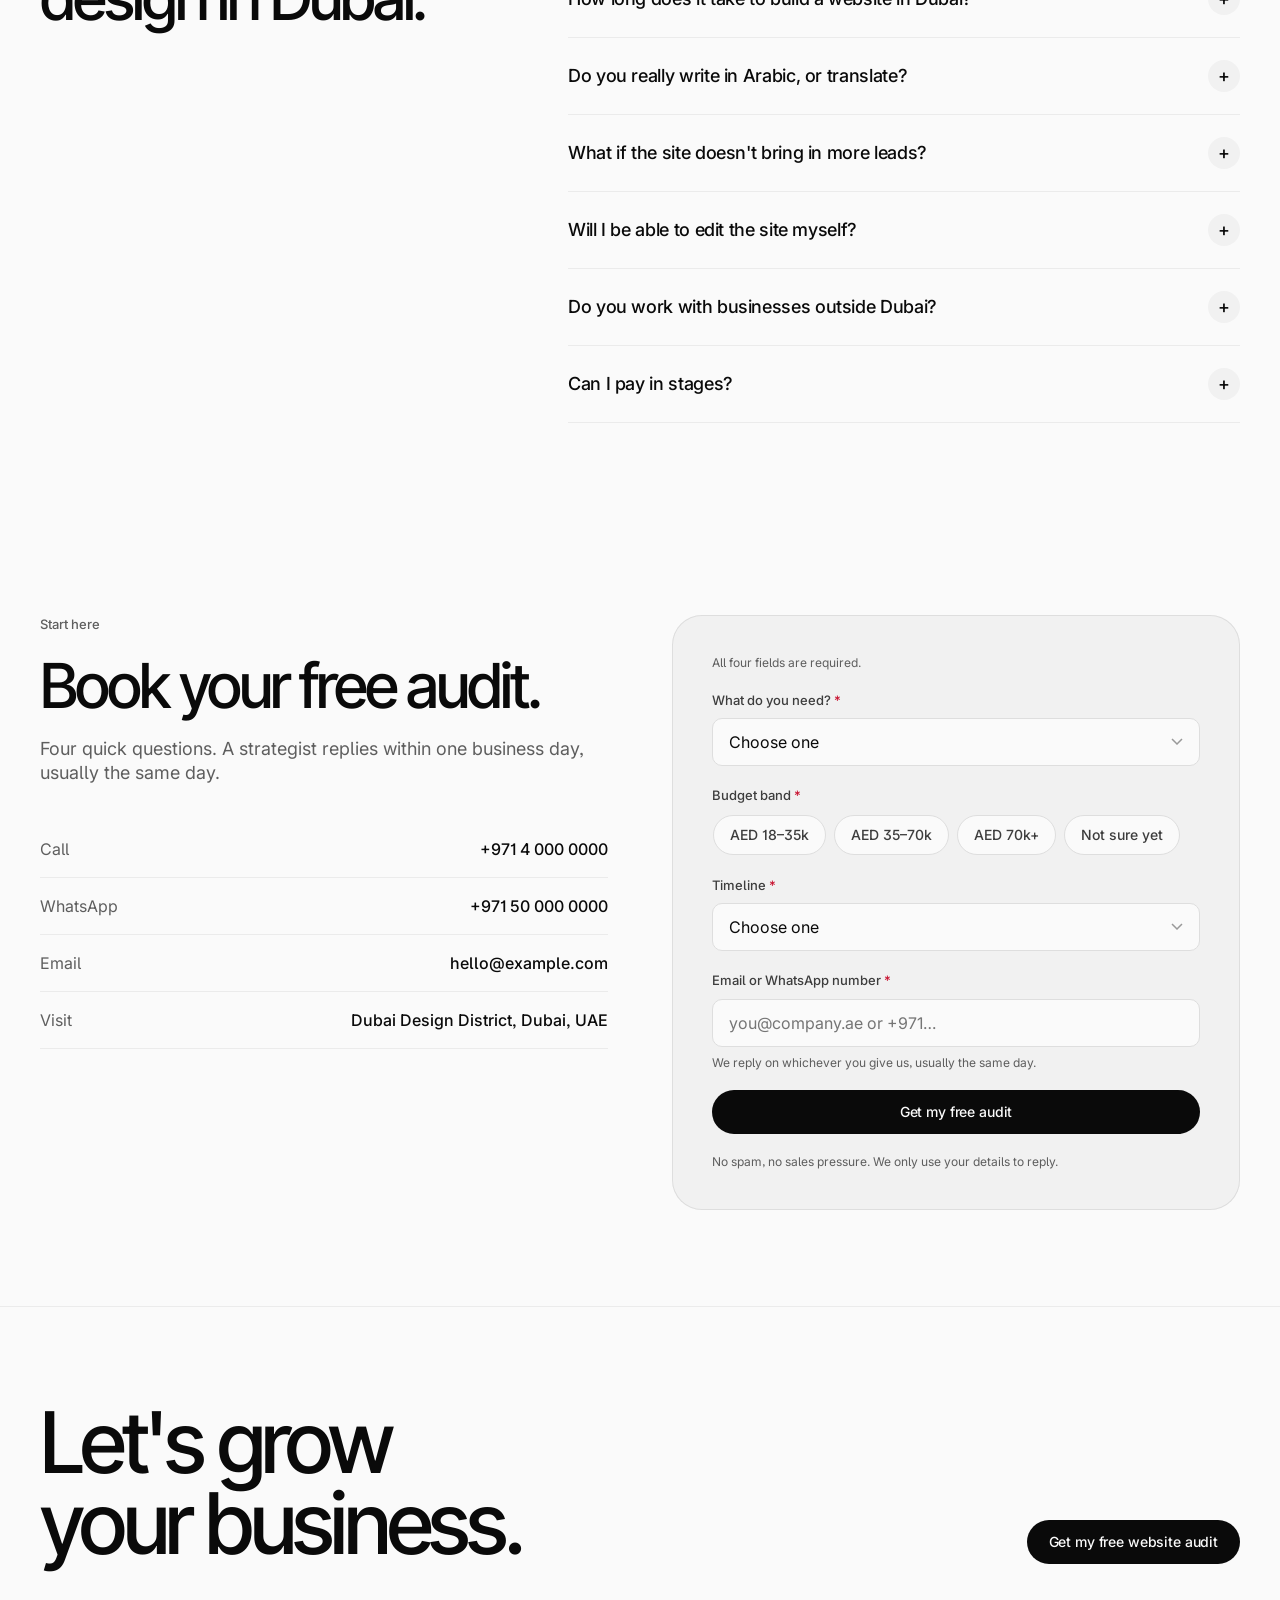
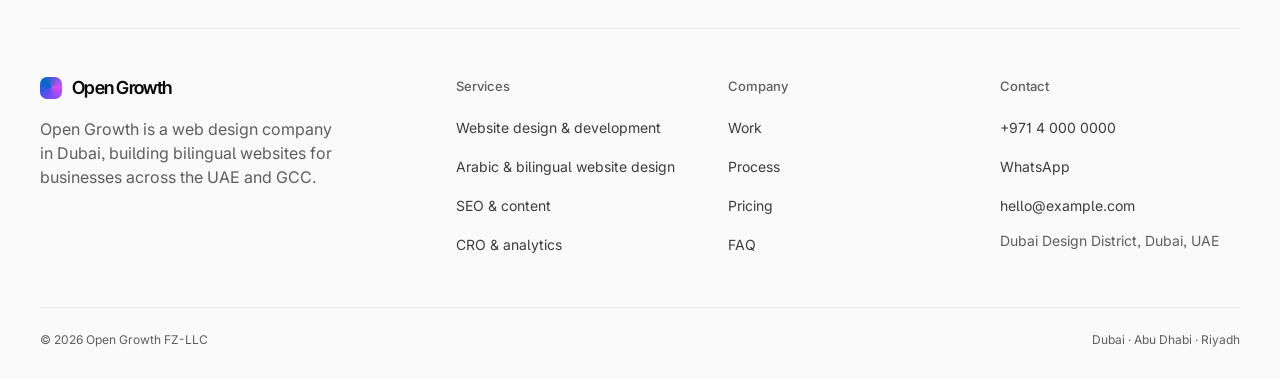
==== commit 3928f34d: "SEO pass: keyword targeting, Arabic URL, metadata, schema Keywords chosen from UAE SERPs: "web desig" ====
--- a/index.html
+++ b/index.html
@@ -3,14 +3,29 @@
 <head>
   <meta charset="utf-8">
   <meta name="viewport" content="width=device-width, initial-scale=1">
-  <title>Web Design Agency in Dubai – Websites That Bring In Customers | Open Growth</title>
-  <meta name="description" content="Open Growth is a Dubai web design and growth agency. We build fast, bilingual (Arabic/English) websites for brands across the UAE and GCC, and measure success in leads. Book a free website audit.">
-  <link rel="canonical" href="https://www.example.com/">
-  <link rel="alternate" hreflang="en" href="https://www.example.com/">
-  <link rel="alternate" hreflang="ar" href="https://www.example.com/?lang=ar">
-  <meta property="og:title" content="Open Growth – Websites that bring in customers">
-  <meta property="og:description" content="Fast, bilingual websites for ambitious brands across the UAE and GCC.">
+  <title>Dubai Web Design Company – Free Site Audit | Open Growth</title>
+  <meta name="description" content="Bilingual Arabic and English websites for UAE and GCC businesses, built to turn visitors into enquiries. Prices from AED 18k. Free audit within 48 hours.">
+  <meta name="robots" content="index, follow, max-image-preview:large">
+  <link rel="canonical" href="https://open-growth-site-psi.vercel.app/">
+  <link rel="alternate" hreflang="en" href="https://open-growth-site-psi.vercel.app/">
+  <link rel="alternate" hreflang="ar" href="https://open-growth-site-psi.vercel.app/ar/">
+  <link rel="alternate" hreflang="x-default" href="https://open-growth-site-psi.vercel.app/">
   <meta property="og:type" content="website">
+  <meta property="og:site_name" content="Open Growth">
+  <meta property="og:url" content="https://open-growth-site-psi.vercel.app/">
+  <meta property="og:title" content="Dubai web design that brings in customers | Open Growth">
+  <meta property="og:description" content="Bilingual Arabic and English websites for UAE and GCC businesses, built to turn visitors into enquiries. Prices from AED 18k. Free audit within 48 hours.">
+  <meta property="og:image" content="https://open-growth-site-psi.vercel.app/og-image.png">
+  <meta property="og:image:width" content="1200">
+  <meta property="og:image:height" content="630">
+  <meta property="og:image:alt" content="Open Growth: Dubai web design that brings in customers">
+  <meta property="og:locale" content="en_AE">
+  <meta property="og:locale:alternate" content="ar_AE">
+  <meta name="twitter:card" content="summary_large_image">
+  <meta name="twitter:title" content="Dubai web design that brings in customers | Open Growth">
+  <meta name="twitter:description" content="Bilingual Arabic and English websites for UAE and GCC businesses, built to turn visitors into enquiries. Prices from AED 18k. Free audit within 48 hours.">
+  <meta name="twitter:image" content="https://open-growth-site-psi.vercel.app/og-image.png">
+  <link rel="icon" href="/favicon.svg" type="image/svg+xml">
   <meta name="theme-color" content="#090909">
   <meta name="color-scheme" content="dark light">
   <script>document.documentElement.classList.add("js")</script>
@@ -18,20 +33,166 @@
 
   <link rel="preconnect" href="https://fonts.googleapis.com">
   <link rel="preconnect" href="https://fonts.gstatic.com" crossorigin>
-  <link href="https://fonts.googleapis.com/css2?family=Inter+Tight:wght@500;600&family=Inter:wght@400;500;700&family=IBM+Plex+Sans+Arabic:wght@400;500;700&display=swap" rel="stylesheet">
-  <link rel="stylesheet" href="styles.css">
+  <link href="https://fonts.googleapis.com/css2?family=Inter+Tight:wght@500;600&family=Inter:wght@400;500;700&display=swap" rel="stylesheet">
+  <link rel="stylesheet" href="/styles.css">
 
   <script type="application/ld+json">
   {
     "@context": "https://schema.org",
-    "@type": "ProfessionalService",
-    "name": "Open Growth",
-    "description": "Web design and growth agency in Dubai building bilingual websites for UAE and GCC brands.",
-    "url": "https://www.example.com/",
-    "telephone": "+971-4-000-0000",
-    "address": { "@type": "PostalAddress", "addressLocality": "Dubai", "addressCountry": "AE" },
-    "areaServed": ["AE", "SA", "QA", "KW", "BH", "OM"],
-    "priceRange": "AED 18,000+"
+    "@graph": [
+      {
+        "@type": "ProfessionalService",
+        "@id": "https://open-growth-site-psi.vercel.app/#business",
+        "name": "Open Growth",
+        "alternateName": "أوبن جروث",
+        "description": "Web design company in Dubai that builds bilingual Arabic and English websites for service businesses across the UAE and GCC.",
+        "url": "https://open-growth-site-psi.vercel.app/",
+        "image": "https://open-growth-site-psi.vercel.app/og-image.png",
+        "logo": "https://open-growth-site-psi.vercel.app/og-image.png",
+        "telephone": "+971-4-000-0000",
+        "email": "hello@example.com",
+        "priceRange": "AED 18,000 – AED 70,000+",
+        "currenciesAccepted": "AED",
+        "address": {
+          "@type": "PostalAddress",
+          "streetAddress": "Dubai Design District",
+          "addressLocality": "Dubai",
+          "addressRegion": "Dubai",
+          "addressCountry": "AE"
+        },
+        "areaServed": [
+          {
+            "@type": "City",
+            "name": "Dubai"
+          },
+          {
+            "@type": "City",
+            "name": "Abu Dhabi"
+          },
+          {
+            "@type": "City",
+            "name": "Sharjah"
+          },
+          {
+            "@type": "Country",
+            "name": "United Arab Emirates"
+          },
+          {
+            "@type": "Country",
+            "name": "Saudi Arabia"
+          },
+          {
+            "@type": "Country",
+            "name": "Qatar"
+          },
+          {
+            "@type": "Country",
+            "name": "Kuwait"
+          },
+          {
+            "@type": "Country",
+            "name": "Bahrain"
+          },
+          {
+            "@type": "Country",
+            "name": "Oman"
+          }
+        ],
+        "knowsLanguage": [
+          "en",
+          "ar"
+        ],
+        "hasOfferCatalog": {
+          "@type": "OfferCatalog",
+          "name": "Web design services",
+          "itemListElement": [
+            {
+              "@type": "Offer",
+              "itemOffered": {
+                "@type": "Service",
+                "name": "Launch website (up to 8 pages, English and Arabic)",
+                "serviceType": "Website design and development"
+              },
+              "priceSpecification": {
+                "@type": "PriceSpecification",
+                "minPrice": 18000,
+                "priceCurrency": "AED"
+              }
+            },
+            {
+              "@type": "Offer",
+              "itemOffered": {
+                "@type": "Service",
+                "name": "Growth website with CRM, call and WhatsApp tracking",
+                "serviceType": "Website design and development"
+              },
+              "priceSpecification": {
+                "@type": "PriceSpecification",
+                "minPrice": 35000,
+                "priceCurrency": "AED"
+              }
+            },
+            {
+              "@type": "Offer",
+              "itemOffered": {
+                "@type": "Service",
+                "name": "Scale: e-commerce and multi-market GCC websites",
+                "serviceType": "Website design and development"
+              },
+              "priceSpecification": {
+                "@type": "PriceSpecification",
+                "minPrice": 70000,
+                "priceCurrency": "AED"
+              }
+            },
+            {
+              "@type": "Offer",
+              "itemOffered": {
+                "@type": "Service",
+                "name": "Arabic and bilingual website design"
+              }
+            },
+            {
+              "@type": "Offer",
+              "itemOffered": {
+                "@type": "Service",
+                "name": "SEO and content for the UAE and GCC"
+              }
+            },
+            {
+              "@type": "Offer",
+              "itemOffered": {
+                "@type": "Service",
+                "name": "Conversion rate optimisation and analytics"
+              }
+            },
+            {
+              "@type": "Offer",
+              "itemOffered": {
+                "@type": "Service",
+                "name": "Free website and growth audit"
+              },
+              "price": 0,
+              "priceCurrency": "AED"
+            }
+          ]
+        }
+      },
+      {
+        "@type": "WebSite",
+        "@id": "https://open-growth-site-psi.vercel.app/#website",
+        "url": "https://open-growth-site-psi.vercel.app/",
+        "name": "Open Growth",
+        "inLanguage": [
+          "en",
+          "ar"
+        ],
+        "publisher": {
+          "@id": "https://open-growth-site-psi.vercel.app/#business"
+        }
+      },
+      {"@type":"WebPage","@id":"https://open-growth-site-psi.vercel.app/#webpage","url":"https://open-growth-site-psi.vercel.app/","name":"Dubai Web Design Company – Free Site Audit | Open Growth","description":"Bilingual Arabic and English websites for UAE and GCC businesses, built to turn visitors into enquiries. Prices from AED 18k. Free audit within 48 hours.","inLanguage":"en","isPartOf":{"@id":"https://open-growth-site-psi.vercel.app/#website"},"about":{"@id":"https://open-growth-site-psi.vercel.app/#business"},"primaryImageOfPage":"https://open-growth-site-psi.vercel.app/og-image.png"}
+    ]
   }
   </script>
 </head>
@@ -60,7 +221,7 @@
           <svg class="i-sun" width="18" height="18" viewBox="0 0 24 24" fill="none" stroke="currentColor" stroke-width="2" stroke-linecap="round" aria-hidden="true"><circle cx="12" cy="12" r="4"/><path d="M12 2v2M12 20v2M4.9 4.9l1.4 1.4M17.7 17.7l1.4 1.4M2 12h2M20 12h2M4.9 19.1l1.4-1.4M17.7 6.3l1.4-1.4"/></svg>
           <svg class="i-moon" width="18" height="18" viewBox="0 0 24 24" fill="none" stroke="currentColor" stroke-width="2" stroke-linecap="round" stroke-linejoin="round" aria-hidden="true"><path d="M21 12.8A9 9 0 1 1 11.2 3a7 7 0 0 0 9.8 9.8Z"/></svg>
         </button>
-        <button class="lang" type="button" id="langToggle" aria-label="Switch language">عربي</button>
+        <a class="lang" href="/ar/" hreflang="ar" lang="ar" data-track="lang_switch" aria-label="العربية">عربي</a>
         <a class="btn btn--primary btn--sm" href="#contact" data-track="cta_nav" data-i18n="nav.cta">Free audit</a>
         <button class="burger" type="button" id="burger" aria-label="Open menu" aria-expanded="false" aria-controls="mobileMenu">
           <span></span><span></span>
@@ -86,11 +247,11 @@
       <div class="wrap">
         <p class="eyebrow reveal"><span class="dot"></span><span data-i18n="hero.eyebrow">Web design &amp; growth studio · Dubai, UAE</span></p>
 
-        <h1 class="display-xxl reveal" data-i18n="hero.h1">Websites that bring in customers.</h1>
+        <h1 class="display-xxl reveal" data-i18n="hero.h1">Dubai web design that brings in customers.</h1>
 
         <div class="hero__row">
           <div class="hero__copy">
-            <p class="subhead reveal" data-i18n="hero.sub">We design and build fast, bilingual websites for ambitious brands across Dubai, the UAE and the GCC. We measure our work in leads and revenue, not likes.</p>
+            <p class="subhead reveal" data-i18n="hero.sub">Open Growth is a web design company in Dubai building fast, bilingual Arabic and English websites for service businesses across the UAE and GCC. We measure our work in enquiries and revenue, not likes.</p>
 
             <div class="hero__ctas reveal">
               <a class="btn btn--primary" href="#contact" data-track="cta_hero" data-i18n="hero.cta1">Get my free website audit</a>
@@ -102,8 +263,8 @@
 
             <!-- Layered proof: review badges + partner badges (replace with your real ratings) -->
             <ul class="badges reveal" aria-label="Ratings and partners">
-              <li class="badge"><span class="badge__score">4.9</span><span class="stars" aria-hidden="true">★★★★★</span><span class="badge__label">Clutch · 48 reviews</span></li>
-              <li class="badge"><span class="badge__score">5.0</span><span class="stars" aria-hidden="true">★★★★★</span><span class="badge__label">Google · 112 reviews</span></li>
+              <li class="badge"><span class="badge__score">4.9</span><span class="stars" aria-hidden="true">★★★★★</span><span class="badge__label" data-i18n="badge.clutch">Clutch · 48 reviews</span></li>
+              <li class="badge"><span class="badge__score">5.0</span><span class="stars" aria-hidden="true">★★★★★</span><span class="badge__label" data-i18n="badge.google">Google · 112 reviews</span></li>
               <li class="badge badge--partner">Google Partner</li>
               <li class="badge badge--partner">Meta Business Partner</li>
               <li class="badge badge--partner">HubSpot Partner</li>
@@ -224,17 +385,17 @@
       <div class="wrap">
         <div class="section__head">
           <p class="eyebrow reveal" data-i18n="svc.eyebrow">What we do</p>
-          <h2 class="display-lg reveal" data-i18n="svc.h2">One team for design, build and growth.</h2>
+          <h2 class="display-lg reveal" data-i18n="svc.h2">Web design services, from first sketch to more leads.</h2>
         </div>
         <div class="grid4">
           <div class="card reveal">
             <span class="card__num">01</span>
-            <h3 class="headline" data-i18n="svc1.h">Website design &amp; build</h3>
+            <h3 class="headline" data-i18n="svc1.h">Website design &amp; development</h3>
             <p data-i18n="svc1.p">Conversion-focused sites on Webflow, Framer, WordPress or custom code. Built mobile-first and scoring 90+ on PageSpeed.</p>
           </div>
           <div class="card reveal">
             <span class="card__num">02</span>
-            <h3 class="headline" data-i18n="svc2.h">Arabic &amp; bilingual UX</h3>
+            <h3 class="headline" data-i18n="svc2.h">Arabic &amp; bilingual website design</h3>
             <p data-i18n="svc2.p">Proper right-to-left layouts, native Arabic copy and typography. We don't just translate the English page.</p>
           </div>
           <div class="card reveal">
@@ -297,8 +458,8 @@
       <div class="wrap">
         <div class="section__head">
           <p class="eyebrow reveal" data-i18n="price.eyebrow">Indicative pricing</p>
-          <h2 class="display-lg reveal" data-i18n="price.h2">Clear prices, no surprises.</h2>
-          <p class="body-lg muted reveal" data-i18n="price.sub">Every project is quoted to scope. These ranges cover most of our UAE clients.</p>
+          <h2 class="display-lg reveal" data-i18n="price.h2">Website design cost in Dubai, with no surprises.</h2>
+          <p class="body-lg muted reveal" data-i18n="price.sub">Every project is quoted to scope. Most of our UAE clients invest between AED 18,000 and AED 70,000, depending on pages, languages and integrations.</p>
         </div>
         <div class="plans">
           <div class="plan reveal">
@@ -367,10 +528,12 @@
       <div class="wrap faq-wrap">
         <div class="section__head">
           <p class="eyebrow reveal" data-i18n="faq.eyebrow">FAQ</p>
-          <h2 class="display-lg reveal" data-i18n="faq.h2">Questions we hear a lot.</h2>
+          <h2 class="display-lg reveal" data-i18n="faq.h2">Questions about web design in Dubai.</h2>
         </div>
         <div class="faq">
-          <details class="reveal"><summary data-i18n="f1.q">How long does a website take?</summary><p data-i18n="f1.a">Most projects go live in 6 to 10 weeks. Launch sites can be ready in about 4. We agree on a fixed timeline before we start.</p></details>
+          <details class="reveal"><summary data-i18n="f0.q">How much does a website cost in Dubai?</summary><p data-i18n="f0.a">It depends on scope. Template sites in Dubai can start under AED 5,000, while custom business websites from established agencies usually run from AED 15,000 to AED 50,000 or more. Our bilingual builds start at AED 18,000 for up to 8 pages, AED 35,000 for sites with CRM and lead tracking, and AED 70,000 for e-commerce and multi-market GCC sites.</p></details>
+          <details class="reveal"><summary data-i18n="f7.q">Do I need a bilingual Arabic and English website?</summary><p data-i18n="f7.a">If any of your customers prefer Arabic, yes. Arabic is the official language of the UAE and many Gulf buyers search in Arabic first. A properly built Arabic version, on its own web address, lets you appear in those searches and makes Arabic-speaking visitors more likely to enquire.</p></details>
+          <details class="reveal"><summary data-i18n="f1.q">How long does it take to build a website in Dubai?</summary><p data-i18n="f1.a">Most projects go live in 6 to 10 weeks. Launch sites can be ready in about 4. We agree on a fixed timeline before we start.</p></details>
           <details class="reveal"><summary data-i18n="f2.q">Do you really write in Arabic, or translate?</summary><p data-i18n="f2.a">Native Arabic copywriters write and review every page, and we design the RTL layout on its own instead of mirroring the English one.</p></details>
           <details class="reveal"><summary data-i18n="f3.q">What if the site doesn't bring in more leads?</summary><p data-i18n="f3.a">We set target numbers in week 1 and report against them every month. On Growth plans, if we miss the agreed target in the first 90 days, CRO work continues free until we hit it.</p></details>
           <details class="reveal"><summary data-i18n="f4.q">Will I be able to edit the site myself?</summary><p data-i18n="f4.a">Yes. Every site comes with an easy CMS, a recorded training session and 30 days of free support after launch.</p></details>
@@ -458,27 +621,28 @@
       <div class="footer__cols">
         <div>
           <a href="#top" class="logo"><span class="logo__mark" aria-hidden="true"></span><span>Open Growth</span></a>
-          <p class="muted" data-i18n="ft.about">Web design &amp; growth agency in Dubai, building for the UAE and GCC.</p>
+          <p class="muted" data-i18n="ft.about">Open Growth is a web design company in Dubai, building bilingual websites for businesses across the UAE and GCC.</p>
         </div>
         <div>
-          <h4 data-i18n="ft.svc">Services</h4>
-          <a href="#services" data-i18n="svc1.h">Website design &amp; build</a>
-          <a href="#services" data-i18n="svc2.h">Arabic &amp; bilingual UX</a>
+          <h3 data-i18n="ft.svc">Services</h3>
+          <a href="#services" data-i18n="svc1.h">Website design &amp; development</a>
+          <a href="#services" data-i18n="svc2.h">Arabic &amp; bilingual website design</a>
           <a href="#services" data-i18n="svc3.h">SEO &amp; content</a>
           <a href="#services" data-i18n="svc4.h">CRO &amp; analytics</a>
         </div>
         <div>
-          <h4 data-i18n="ft.co">Company</h4>
+          <h3 data-i18n="ft.co">Company</h3>
           <a href="#work" data-i18n="nav.work">Work</a>
           <a href="#process" data-i18n="nav.process">Process</a>
           <a href="#pricing" data-i18n="nav.pricing">Pricing</a>
           <a href="#faq" data-i18n="nav.faq">FAQ</a>
         </div>
         <div>
-          <h4 data-i18n="ft.ct">Contact</h4>
+          <h3 data-i18n="ft.ct">Contact</h3>
           <a href="tel:+97140000000">+971 4 000 0000</a>
           <a href="https://wa.me/971500000000" target="_blank" rel="noopener">WhatsApp</a>
           <a href="mailto:hello@example.com">hello@example.com</a>
+          <span class="footer__addr" data-i18n="ct.addr">Dubai Design District, Dubai, UAE</span>
         </div>
       </div>
       <div class="footer__base micro muted">
@@ -493,6 +657,6 @@
     <svg width="26" height="26" viewBox="0 0 24 24" aria-hidden="true"><path fill="currentColor" d="M12 2a10 10 0 0 0-8.6 15.1L2 22l5-1.3A10 10 0 1 0 12 2Zm0 18.2a8.2 8.2 0 0 1-4.2-1.2l-.3-.2-3 .8.8-2.9-.2-.3A8.2 8.2 0 1 1 12 20.2Zm4.5-6.1c-.2-.1-1.5-.7-1.7-.8-.2-.1-.4-.1-.6.1l-.8 1c-.1.2-.3.2-.5.1a6.7 6.7 0 0 1-3.3-2.9c-.3-.4.3-.4.7-1.3.1-.2 0-.3 0-.4l-.8-1.8c-.2-.5-.4-.4-.6-.4h-.5a1 1 0 0 0-.7.3 3 3 0 0 0-.9 2.2 5.2 5.2 0 0 0 1.1 2.7 11.8 11.8 0 0 0 4.5 4c1.7.7 2.3.8 3.2.6a2.7 2.7 0 0 0 1.8-1.2 2.2 2.2 0 0 0 .2-1.2c-.1-.1-.3-.2-.5-.3Z"/></svg>
   </a>
 
-  <script src="script.js" defer></script>
+  <script src="/script.js" defer></script>
 </body>
 </html>
--- a/styles.css
+++ b/styles.css
@@ -88,7 +88,7 @@
 .display-lg  { font-size: clamp(34px, 5.2vw, 62px); line-height: 1;   letter-spacing: -0.05em; }
 .display-md  { font-size: clamp(28px, 3.2vw, 40px); line-height: 1.1; letter-spacing: -0.035em; }
 .headline { font: 700 20px/1.2 var(--font-body); letter-spacing: -0.035em; margin: 0; }
-.subhead  { font-size: clamp(18px, 2vw, 22px); line-height: 1.35; color: var(--ink-2); margin: 0; max-width: 34ch; }
+.subhead  { font-size: clamp(18px, 2vw, 22px); line-height: 1.35; color: var(--ink-2); margin: 0; max-width: 44ch; }
 .body-lg  { font-size: 18px; line-height: 1.35; margin: 0; }
 .micro    { font-size: 12px; line-height: 1.3; }
 .muted    { color: var(--muted); }
@@ -145,6 +145,7 @@
 .nav__phone { font-size: 14px; color: var(--muted); font-weight: 500; }
 .nav__phone:hover { color: var(--ink); }
 .lang {
+  display: inline-flex; align-items: center;
   min-height: 40px; padding: 0 14px; border-radius: var(--r-pill);
   background: transparent; color: var(--ink); border: 1px solid var(--hairline);
   font: 500 14px/1 var(--font-ar); cursor: pointer;
@@ -471,7 +472,8 @@
 .footer__cols { display: grid; grid-template-columns: 1.6fr 1fr 1fr 1fr; gap: 32px; padding: 48px 0; }
 .footer__cols > div { display: grid; gap: 10px; align-content: start; }
 .footer__cols p { max-width: 30ch; margin-top: 8px; }
-.footer__cols h4 { margin: 0 0 6px; font-size: 13px; font-weight: 500; color: var(--muted); }
+.footer__cols h3 { margin: 0 0 6px; font-size: 13px; font-weight: 500; color: var(--muted); }
+.footer__addr { font-size: 14px; color: var(--muted); }
 .footer__cols a:not(.logo) { font-size: 14px; color: var(--ink-2); padding-block: 4px; }
 .footer__cols a:not(.logo):hover { color: var(--ink); }
 .footer__base { display: flex; justify-content: space-between; gap: 16px; flex-wrap: wrap; padding-top: 24px; border-top: 1px solid var(--hairline-soft); }
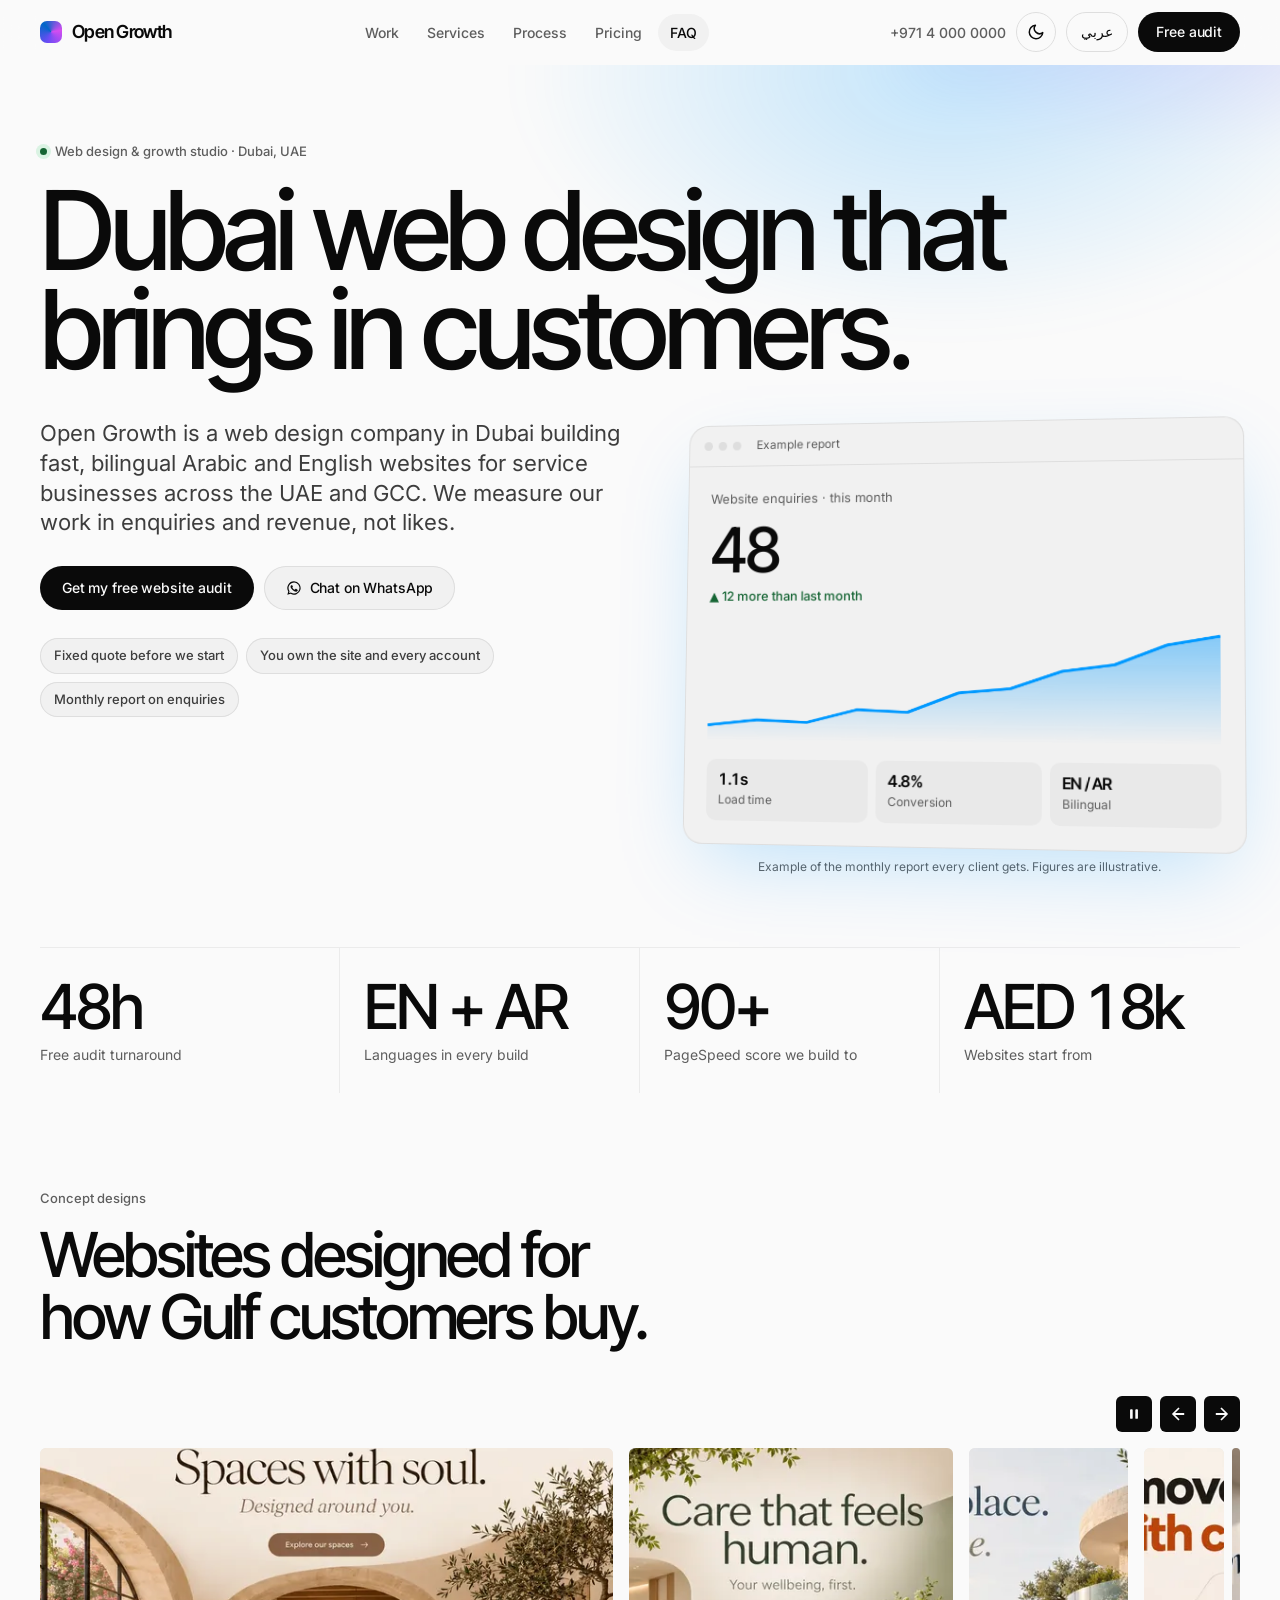
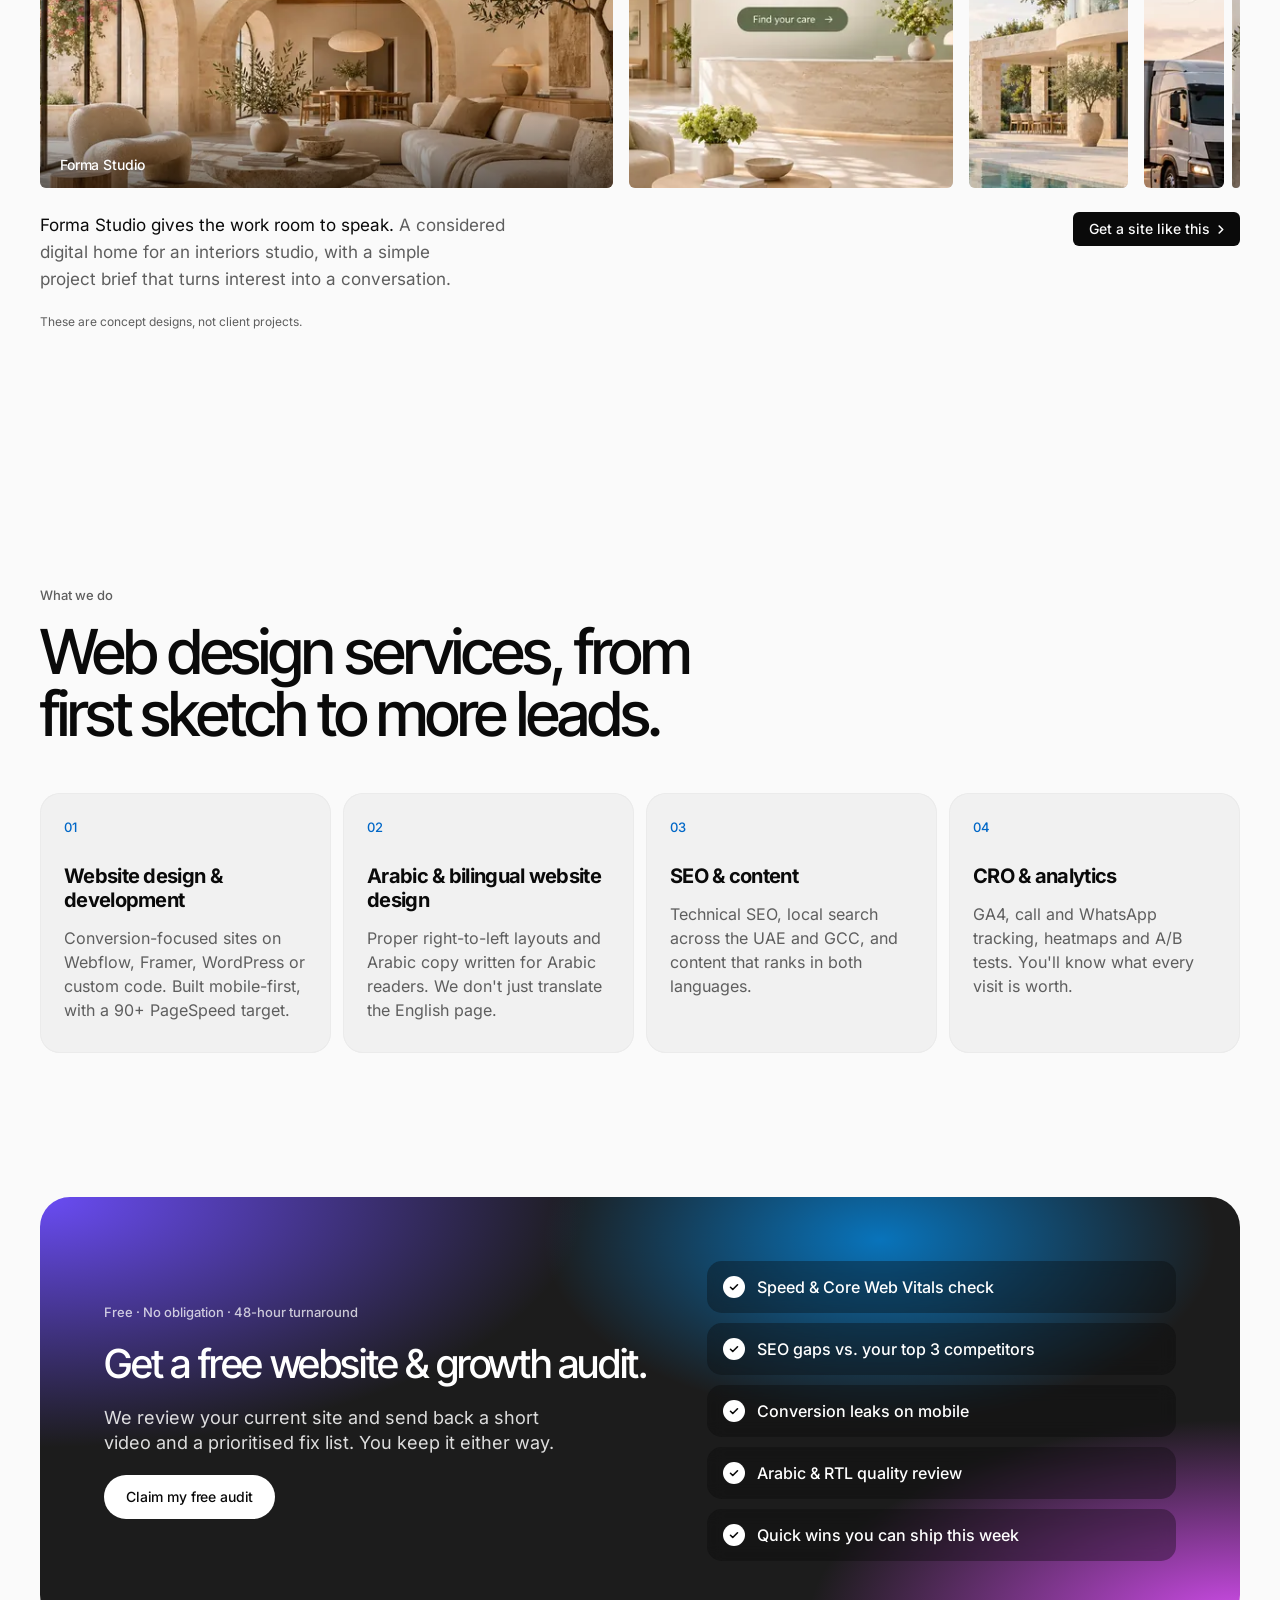
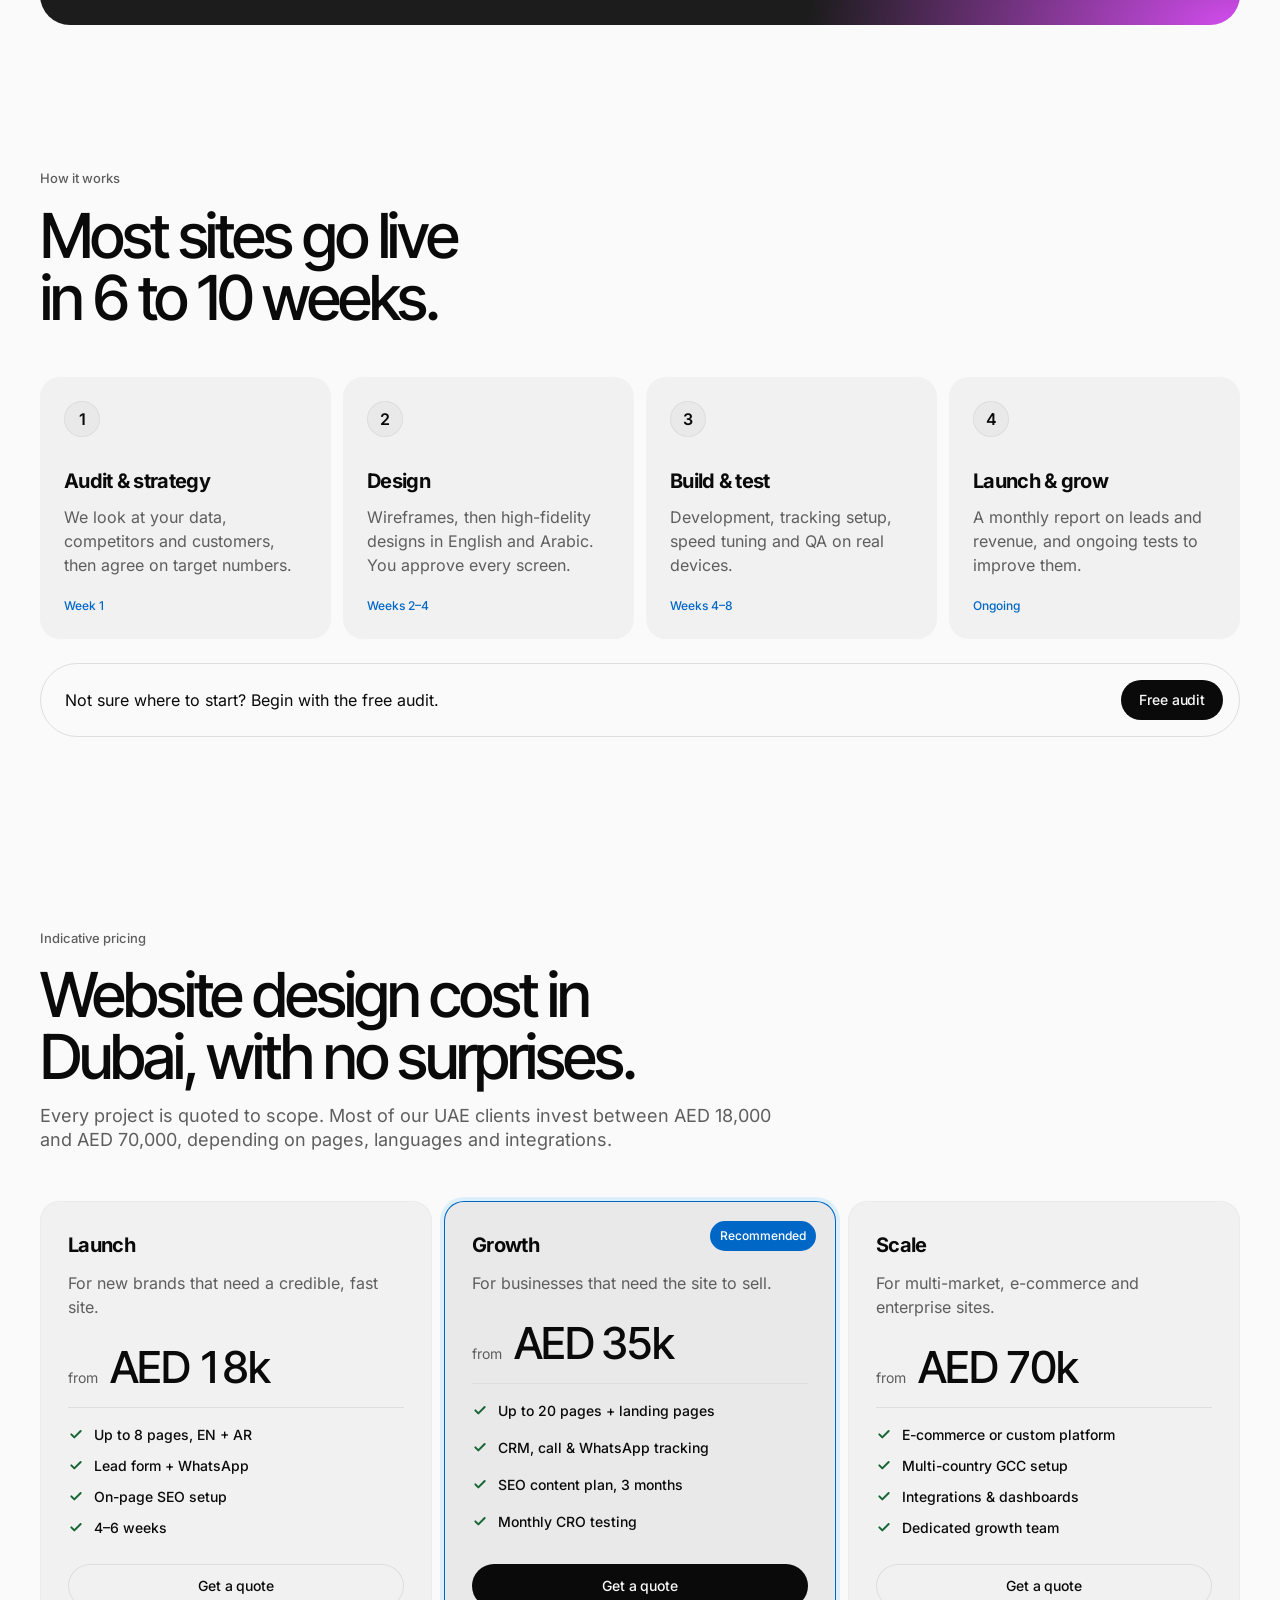
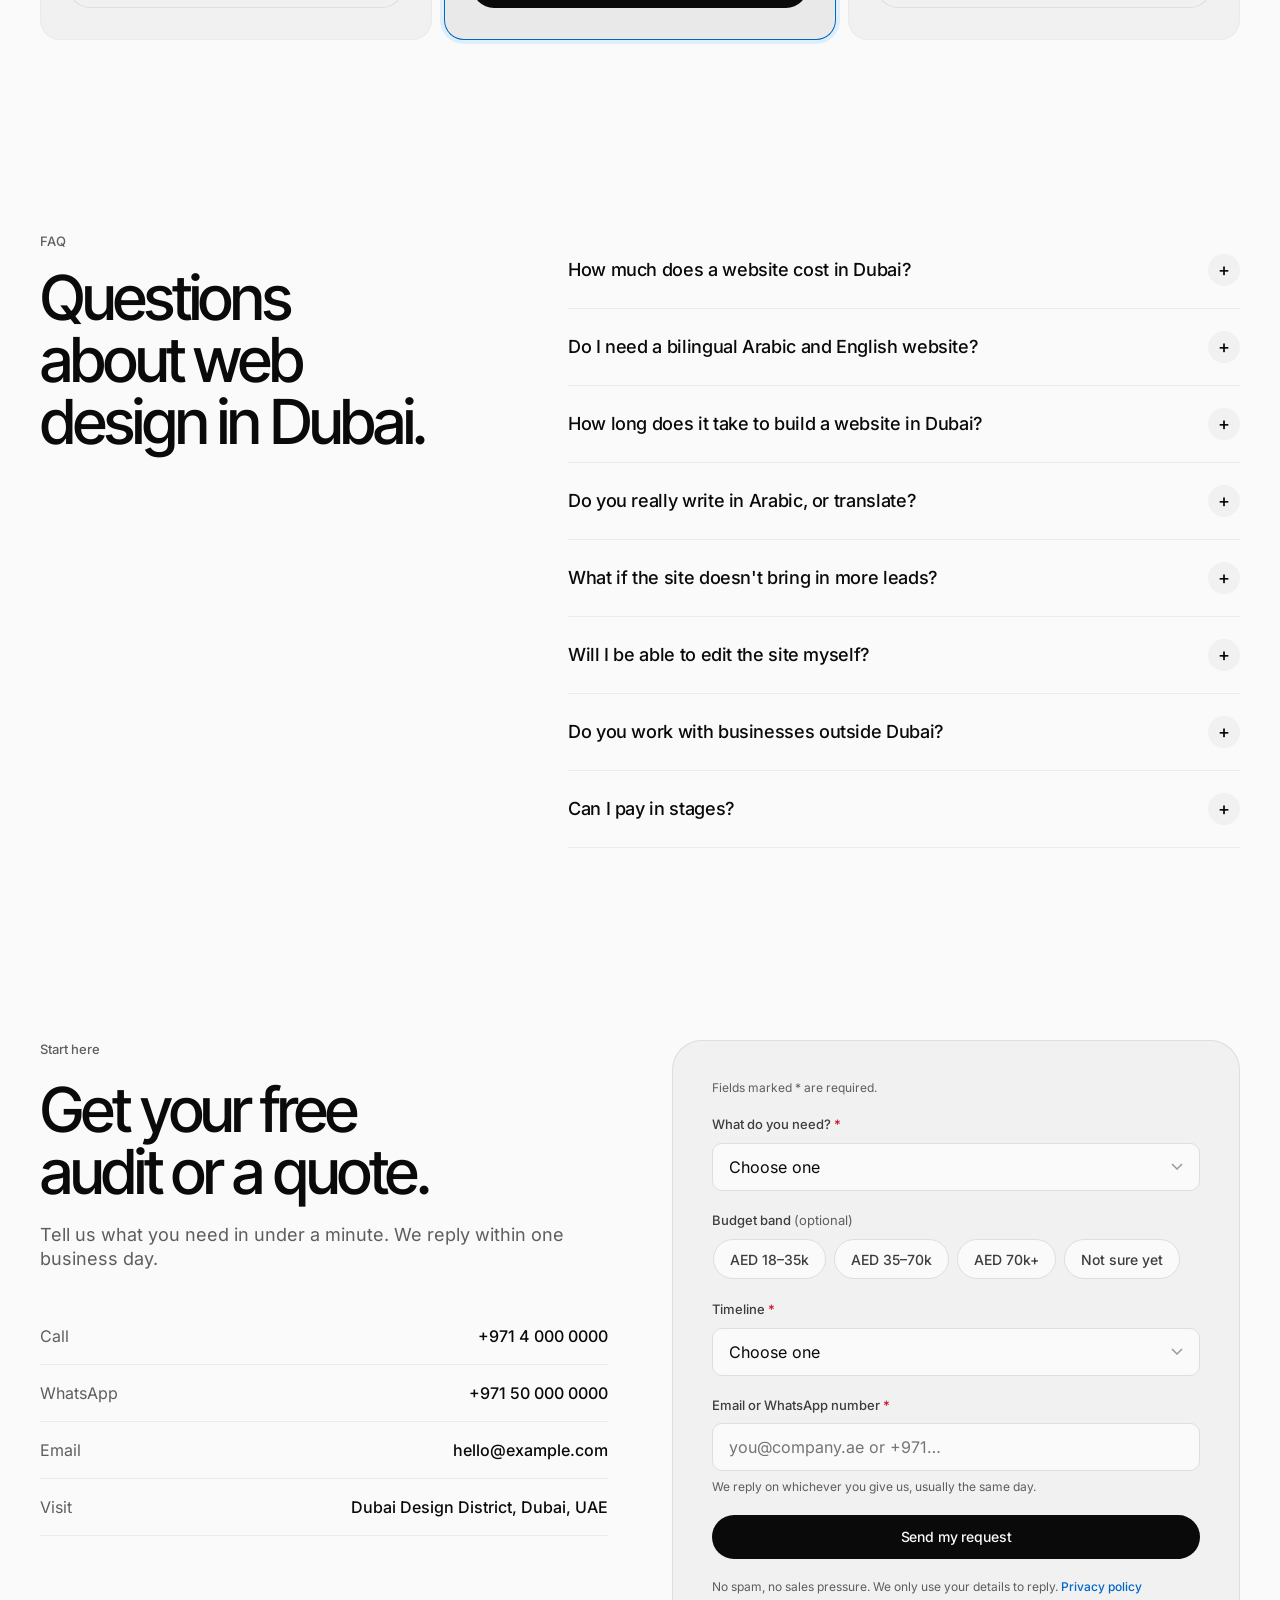
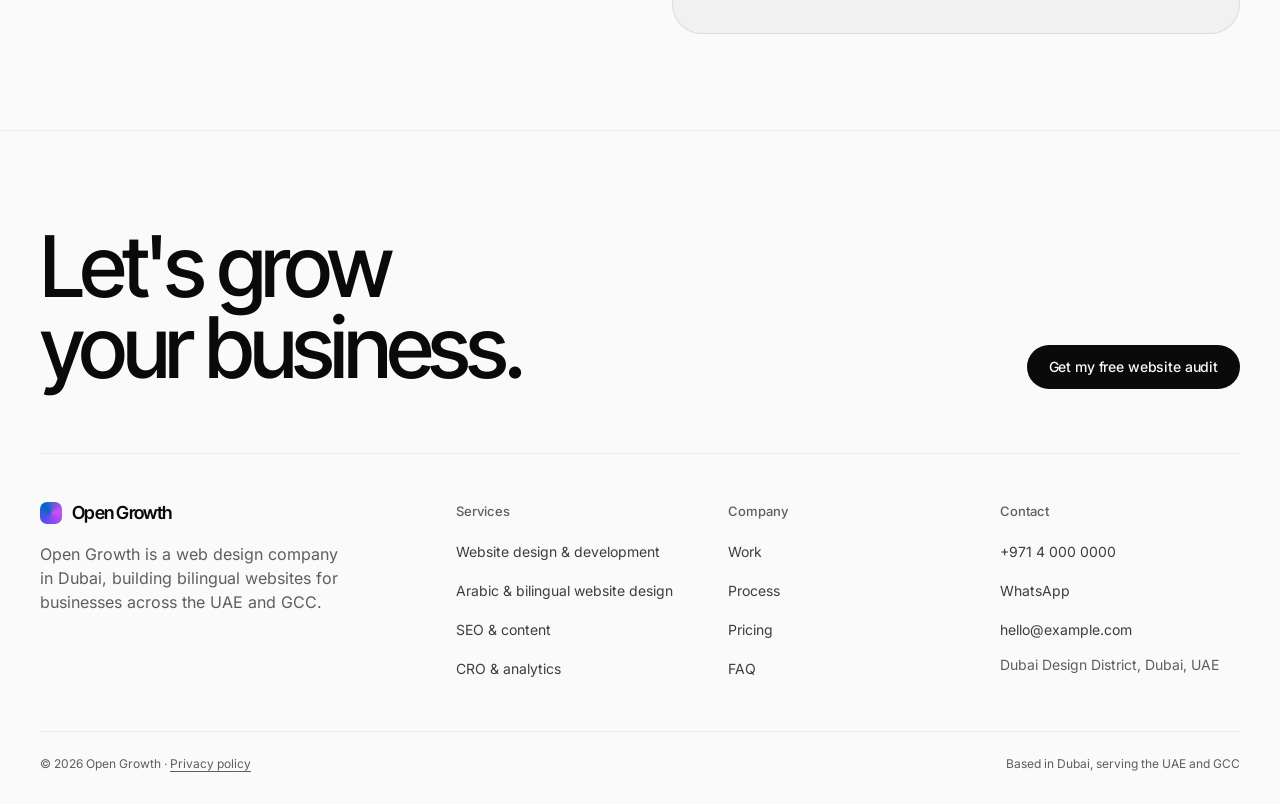
==== commit 5d915bd1: "Fix review findings: honest content, working lead path, faster load Honesty - Remove invented rating" ====
--- a/index.html
+++ b/index.html
@@ -31,9 +31,11 @@
   <script>document.documentElement.classList.add("js")</script>
   <script>try{var t=localStorage.getItem("theme");if(t)document.documentElement.setAttribute("data-theme",t)}catch(e){}</script>
 
-  <link rel="preconnect" href="https://fonts.googleapis.com">
-  <link rel="preconnect" href="https://fonts.gstatic.com" crossorigin>
-  <link href="https://fonts.googleapis.com/css2?family=Inter+Tight:wght@500;600&family=Inter:wght@400;500;700&display=swap" rel="stylesheet">
+  <!-- Fonts are self-hosted (no render-blocking third-party CSS) -->
+  <link rel="preload" href="/fonts/inter-tight-latin.woff2" as="font" type="font/woff2" crossorigin>
+  <link rel="preload" href="/fonts/inter-latin.woff2" as="font" type="font/woff2" crossorigin>
+  <!-- Analytics: put a GA4 measurement ID here (e.g. G-XXXXXXX) to start tracking; empty = no tracking -->
+  <meta name="ga4-id" content="">
   <link rel="stylesheet" href="/styles.css">
 
   <script type="application/ld+json">
@@ -245,15 +247,16 @@
     <section class="hero">
       <div class="hero__glow" aria-hidden="true"></div>
       <div class="wrap">
-        <p class="eyebrow reveal"><span class="dot"></span><span data-i18n="hero.eyebrow">Web design &amp; growth studio · Dubai, UAE</span></p>
-
-        <h1 class="display-xxl reveal" data-i18n="hero.h1">Dubai web design that brings in customers.</h1>
+        <!-- First-screen content is never hidden by scroll reveals: the H1 is the LCP element -->
+        <p class="eyebrow"><span class="dot"></span><span data-i18n="hero.eyebrow">Web design &amp; growth studio · Dubai, UAE</span></p>
+
+        <h1 class="display-xxl" data-i18n="hero.h1">Dubai web design that brings in customers.</h1>
 
         <div class="hero__row">
           <div class="hero__copy">
-            <p class="subhead reveal" data-i18n="hero.sub">Open Growth is a web design company in Dubai building fast, bilingual Arabic and English websites for service businesses across the UAE and GCC. We measure our work in enquiries and revenue, not likes.</p>
-
-            <div class="hero__ctas reveal">
+            <p class="subhead" data-i18n="hero.sub">Open Growth is a web design company in Dubai building fast, bilingual Arabic and English websites for service businesses across the UAE and GCC. We measure our work in enquiries and revenue, not likes.</p>
+
+            <div class="hero__ctas">
               <a class="btn btn--primary" href="#contact" data-track="cta_hero" data-i18n="hero.cta1">Get my free website audit</a>
               <a class="btn btn--secondary" href="https://wa.me/971500000000" target="_blank" rel="noopener" data-track="whatsapp_hero">
                 <svg width="16" height="16" viewBox="0 0 24 24" aria-hidden="true"><path fill="currentColor" d="M12 2a10 10 0 0 0-8.6 15.1L2 22l5-1.3A10 10 0 1 0 12 2Zm0 18.2a8.2 8.2 0 0 1-4.2-1.2l-.3-.2-3 .8.8-2.9-.2-.3A8.2 8.2 0 1 1 12 20.2Zm4.5-6.1c-.2-.1-1.5-.7-1.7-.8-.2-.1-.4-.1-.6.1l-.8 1c-.1.2-.3.2-.5.1a6.7 6.7 0 0 1-3.3-2.9c-.3-.4.3-.4.7-1.3.1-.2 0-.3 0-.4l-.8-1.8c-.2-.5-.4-.4-.6-.4h-.5a1 1 0 0 0-.7.3 3 3 0 0 0-.9 2.2 5.2 5.2 0 0 0 1.1 2.7 11.8 11.8 0 0 0 4.5 4c1.7.7 2.3.8 3.2.6a2.7 2.7 0 0 0 1.8-1.2 2.2 2.2 0 0 0 .2-1.2c-.1-.1-.3-.2-.5-.3Z"/></svg>
@@ -261,23 +264,22 @@
               </a>
             </div>
 
-            <!-- Layered proof: review badges + partner badges (replace with your real ratings) -->
-            <ul class="badges reveal" aria-label="Ratings and partners">
-              <li class="badge"><span class="badge__score">4.9</span><span class="stars" aria-hidden="true">★★★★★</span><span class="badge__label" data-i18n="badge.clutch">Clutch · 48 reviews</span></li>
-              <li class="badge"><span class="badge__score">5.0</span><span class="stars" aria-hidden="true">★★★★★</span><span class="badge__label" data-i18n="badge.google">Google · 112 reviews</span></li>
-              <li class="badge badge--partner">Google Partner</li>
-              <li class="badge badge--partner">Meta Business Partner</li>
-              <li class="badge badge--partner">HubSpot Partner</li>
+            <!-- Promises we can keep from day one. Add real review/partner badges here once you have them. -->
+            <ul class="badges" aria-label="What every project includes">
+              <li class="badge" data-i18n="promise.1">Fixed quote before we start</li>
+              <li class="badge" data-i18n="promise.2">You own the site and every account</li>
+              <li class="badge" data-i18n="promise.3">Monthly report on enquiries</li>
             </ul>
           </div>
 
-          <!-- Product mockup tile -->
-          <div class="mock reveal" aria-hidden="true">
-            <div class="mock__bar"><i></i><i></i><i></i><span>dashboard.opengrowth.ae</span></div>
+          <!-- Illustration of the client report. Clearly labelled as an example: no client data. -->
+          <figure class="mock-wrap">
+          <div class="mock" aria-hidden="true">
+            <div class="mock__bar"><i></i><i></i><i></i><span data-i18n="mock.bar">Example report</span></div>
             <div class="mock__body">
-              <div class="mock__label" data-i18n="mock.label">Qualified leads · last 90 days</div>
-              <div class="mock__value"><span class="count" data-to="212">212</span>%</div>
-              <div class="mock__delta">▲ <span data-i18n="mock.delta">vs. previous site</span></div>
+              <div class="mock__label" data-i18n="mock.label">Website enquiries · this month</div>
+              <div class="mock__value"><span class="count" data-to="48">48</span></div>
+              <div class="mock__delta">▲ <span data-i18n="mock.delta">12 more than last month</span></div>
               <svg class="mock__chart" viewBox="0 0 300 110" preserveAspectRatio="none">
                 <defs>
                   <linearGradient id="g" x1="0" x2="0" y1="0" y2="1">
@@ -295,26 +297,17 @@
               </div>
             </div>
           </div>
-        </div>
-
-        <!-- Hard numbers. Final values are in the HTML so crawlers never read "0+" -->
-        <dl class="stats reveal">
-          <div><dt data-i18n="stats.1">Websites launched</dt><dd><span class="count" data-to="140">140</span>+</dd></div>
-          <div><dt data-i18n="stats.2">Avg. lead increase</dt><dd><span class="count" data-to="3.2" data-dec="1">3.2</span>×</dd></div>
-          <div><dt data-i18n="stats.3">Years in the UAE</dt><dd><span class="count" data-to="9">9</span></dd></div>
-          <div><dt data-i18n="stats.4">Avg. mobile load</dt><dd>&lt;<span class="count" data-to="1.5" data-dec="1">1.5</span>s</dd></div>
+          <figcaption class="mock__caption micro muted" data-i18n="mock.cap">Example of the monthly report every client gets. Figures are illustrative.</figcaption>
+          </figure>
+        </div>
+
+        <!-- Facts about the offer (not track-record claims). Final values are in the HTML so crawlers never read "0" -->
+        <dl class="stats">
+          <div><dt data-i18n="stats.1">Free audit turnaround</dt><dd><span class="count" data-to="48">48</span>h</dd></div>
+          <div><dt data-i18n="stats.2">Languages in every build</dt><dd>EN + AR</dd></div>
+          <div><dt data-i18n="stats.3">PageSpeed score we build to</dt><dd><span class="count" data-to="90">90</span>+</dd></div>
+          <div><dt data-i18n="stats.4">Websites start from</dt><dd>AED 18k</dd></div>
         </dl>
-      </div>
-
-      <!-- Client logos (swap for real logo SVGs) -->
-      <div class="logos-wrap">
-      <div class="logos" role="group" aria-label="Selected clients">
-        <div class="logos__track">
-          <span>Al Noor Group</span><span>Sahara Living</span><span>Qamar Clinics</span><span>Falcon Logistics</span><span>Dune &amp; Co.</span><span>Marina Estates</span><span>Oud House</span><span>Zayna Retail</span>
-          <span aria-hidden="true">Al Noor Group</span><span aria-hidden="true">Sahara Living</span><span aria-hidden="true">Qamar Clinics</span><span aria-hidden="true">Falcon Logistics</span><span aria-hidden="true">Dune &amp; Co.</span><span aria-hidden="true">Marina Estates</span><span aria-hidden="true">Oud House</span><span aria-hidden="true">Zayna Retail</span>
-        </div>
-      </div>
-      <button class="motion-toggle" type="button" id="logosToggle" aria-label="Pause logo animation" aria-pressed="false"><svg class="i-pause" width="14" height="14" viewBox="0 0 16 16" fill="currentColor" aria-hidden="true"><rect x="3.5" y="2.5" width="3" height="11" rx="1"/><rect x="9.5" y="2.5" width="3" height="11" rx="1"/></svg><svg class="i-play" width="14" height="14" viewBox="0 0 16 16" fill="currentColor" aria-hidden="true"><path d="M4.5 2.8v10.4a.8.8 0 0 0 1.2.7l8.3-5.2a.8.8 0 0 0 0-1.4L5.7 2.1a.8.8 0 0 0-1.2.7Z"/></svg></button>
       </div>
     </section>
 
@@ -322,12 +315,12 @@
     <section class="section" id="work">
       <div class="wrap">
         <div class="section__head">
-          <p class="eyebrow reveal" data-i18n="work.eyebrow">Selected work</p>
-          <h2 class="display-lg reveal" data-i18n="work.h2">Every project has a number attached.</h2>
-        </div>
-
-        <!-- Recent launches: squeeze carousel (vanilla port of 21st.dev @yura carousel-squeeze).
-             Panels show the concept designs in /work. -->
+          <p class="eyebrow reveal" data-i18n="work.eyebrow">Concept designs</p>
+          <h2 class="display-lg reveal" data-i18n="work.h2">Websites designed for how Gulf customers buy.</h2>
+        </div>
+
+        <!-- Concept work: squeeze carousel (vanilla port of 21st.dev @yura carousel-squeeze).
+             Add real client case studies (with measured results and dates) below once you have them. -->
         <div class="sq reveal" id="squeeze" aria-roledescription="carousel">
           <div class="sq__controls">
             <button class="sq__arrow sq__play" type="button" id="sqPlay" aria-label="Pause slideshow" aria-pressed="false"><svg class="i-pause" width="14" height="14" viewBox="0 0 16 16" fill="currentColor" aria-hidden="true"><rect x="3.5" y="2.5" width="3" height="11" rx="1"/><rect x="9.5" y="2.5" width="3" height="11" rx="1"/></svg><svg class="i-play" width="14" height="14" viewBox="0 0 16 16" fill="currentColor" aria-hidden="true"><path d="M4.5 2.8v10.4a.8.8 0 0 0 1.2.7l8.3-5.2a.8.8 0 0 0 0-1.4L5.7 2.1a.8.8 0 0 0-1.2.7Z"/></svg></button>
@@ -347,36 +340,6 @@
           <p class="sq__note micro muted" data-i18n="sq.note">These are concept designs, not client projects.</p>
         </div>
 
-        <div class="cases">
-          <article class="case case--wide reveal">
-            <div class="case__metric">+318%</div>
-            <div class="case__metric-label" data-i18n="case1.metric">inbound enquiries in 6 months</div>
-            <div class="case__meta"><h3 class="case__client">Marina Estates</h3><span data-i18n="case1.tag">Real estate · Dubai</span></div>
-            <p data-i18n="case1.body">New bilingual property site with off-plan landing pages, WhatsApp lead routing and CRM sync. Cost per lead fell from AED 410 to AED 96.</p>
-            <a class="link" href="#contact" data-i18n="case.cta">Get results like this →</a>
-          </article>
-
-          <article class="case reveal">
-            <div class="case__metric">2.6×</div>
-            <div class="case__metric-label" data-i18n="case2.metric">online bookings</div>
-            <div class="case__meta"><h3 class="case__client">Qamar Clinics</h3><span data-i18n="case2.tag">Healthcare · Abu Dhabi</span></div>
-            <p data-i18n="case2.body">Arabic-first booking flow and doctor profiles. Mobile load time cut from 6.1s to 1.2s.</p>
-          </article>
-
-          <article class="case reveal">
-            <div class="case__metric">#1</div>
-            <div class="case__metric-label" data-i18n="case3.metric">Google rank for 14 key terms</div>
-            <div class="case__meta"><h3 class="case__client">Falcon Logistics</h3><span data-i18n="case3.tag">B2B · Jebel Ali</span></div>
-            <p data-i18n="case3.body">Rebuilt service pages around search intent across UAE and KSA. Organic traffic up 190%.</p>
-          </article>
-
-          <article class="case reveal">
-            <div class="case__metric">+41%</div>
-            <div class="case__metric-label" data-i18n="case4.metric">e-commerce revenue</div>
-            <div class="case__meta"><h3 class="case__client">Oud House</h3><span data-i18n="case4.tag">Retail · GCC</span></div>
-            <p data-i18n="case4.body">Faster Shopify storefront, GCC-wide shipping logic and a checkout that converts 4.8% of visitors.</p>
-          </article>
-        </div>
       </div>
     </section>
 
@@ -391,12 +354,12 @@
           <div class="card reveal">
             <span class="card__num">01</span>
             <h3 class="headline" data-i18n="svc1.h">Website design &amp; development</h3>
-            <p data-i18n="svc1.p">Conversion-focused sites on Webflow, Framer, WordPress or custom code. Built mobile-first and scoring 90+ on PageSpeed.</p>
+            <p data-i18n="svc1.p">Conversion-focused sites on Webflow, Framer, WordPress or custom code. Built mobile-first, with a 90+ PageSpeed target.</p>
           </div>
           <div class="card reveal">
             <span class="card__num">02</span>
             <h3 class="headline" data-i18n="svc2.h">Arabic &amp; bilingual website design</h3>
-            <p data-i18n="svc2.p">Proper right-to-left layouts, native Arabic copy and typography. We don't just translate the English page.</p>
+            <p data-i18n="svc2.p">Proper right-to-left layouts and Arabic copy written for Arabic readers. We don't just translate the English page.</p>
           </div>
           <div class="card reveal">
             <span class="card__num">03</span>
@@ -419,7 +382,7 @@
           <div class="spotlight__copy">
             <p class="eyebrow eyebrow--light" data-i18n="audit.eyebrow">Free · No obligation · 48-hour turnaround</p>
             <h2 class="display-md" data-i18n="audit.h2">Get a free website &amp; growth audit.</h2>
-            <p class="body-lg" data-i18n="audit.p">Our strategists review your current site and send back a short video and a prioritised fix list. You keep it either way.</p>
+            <p class="body-lg" data-i18n="audit.p">We review your current site and send back a short video and a prioritised fix list. You keep it either way.</p>
             <a class="btn btn--primary" href="#contact" data-track="cta_audit" data-i18n="audit.cta">Claim my free audit</a>
           </div>
           <ul class="checks">
@@ -438,7 +401,7 @@
       <div class="wrap">
         <div class="section__head">
           <p class="eyebrow reveal" data-i18n="proc.eyebrow">How it works</p>
-          <h2 class="display-lg reveal" data-i18n="proc.h2">Live in 6 to 10 weeks.</h2>
+          <h2 class="display-lg reveal" data-i18n="proc.h2">Most sites go live in 6 to 10 weeks.</h2>
         </div>
         <ol class="steps">
           <li class="step reveal"><span class="step__n">1</span><h3 class="headline" data-i18n="p1.h">Audit &amp; strategy</h3><p data-i18n="p1.p">We look at your data, competitors and customers, then agree on target numbers.</p><span class="step__t" data-i18n="p1.t">Week 1</span></li>
@@ -472,10 +435,10 @@
               <li data-i18n="plan1.l3">On-page SEO setup</li>
               <li data-i18n="plan1.l4">4–6 weeks</li>
             </ul>
-            <a class="btn btn--secondary btn--block" href="#contact" data-track="cta_plan_launch" data-i18n="plan.cta">Get a quote</a>
+            <a class="btn btn--secondary btn--block" href="#contact" data-track="cta_plan_launch" data-need="new-website" data-i18n="plan.cta">Get a quote</a>
           </div>
           <div class="plan plan--featured reveal">
-            <span class="plan__tag" data-i18n="plan2.tag">Most chosen</span>
+            <span class="plan__tag" data-i18n="plan2.tag">Recommended</span>
             <h3 class="headline" data-i18n="plan2.h">Growth</h3>
             <p class="muted" data-i18n="plan2.d">For businesses that need the site to sell.</p>
             <div class="plan__price"><small data-i18n="from">from</small> AED 35k</div>
@@ -485,7 +448,7 @@
               <li data-i18n="plan2.l3">SEO content plan, 3 months</li>
               <li data-i18n="plan2.l4">Monthly CRO testing</li>
             </ul>
-            <a class="btn btn--primary btn--block" href="#contact" data-track="cta_plan_growth" data-i18n="plan.cta">Get a quote</a>
+            <a class="btn btn--primary btn--block" href="#contact" data-track="cta_plan_growth" data-need="new-website" data-i18n="plan.cta">Get a quote</a>
           </div>
           <div class="plan reveal">
             <h3 class="headline" data-i18n="plan3.h">Scale</h3>
@@ -497,31 +460,27 @@
               <li data-i18n="plan3.l3">Integrations &amp; dashboards</li>
               <li data-i18n="plan3.l4">Dedicated growth team</li>
             </ul>
-            <a class="btn btn--secondary btn--block" href="#contact" data-track="cta_plan_scale" data-i18n="plan.cta">Get a quote</a>
-          </div>
-        </div>
-      </div>
-    </section>
-
-    <!-- ================= TESTIMONIALS (placeholders — replace with real quotes) ================= -->
-    <section class="section section--tight">
+            <a class="btn btn--secondary btn--block" href="#contact" data-track="cta_plan_scale" data-need="ecommerce" data-i18n="plan.cta">Get a quote</a>
+          </div>
+        </div>
+      </div>
+    </section>
+
+    <!-- ================= WHO YOU WORK WITH (fill in, then remove the comment markers) =================
+    <section class="section section--tight" id="team">
       <div class="wrap">
-        <div class="quotes">
-          <figure class="quote reveal">
-            <blockquote data-i18n="q1">"They were the only agency that asked about our lead targets before showing us designs. We hit them in four months."</blockquote>
-            <figcaption><b>Rania Haddad</b><span data-i18n="q1.r">Marketing Director, Marina Estates</span></figcaption>
-          </figure>
-          <figure class="quote reveal">
-            <blockquote data-i18n="q2">"Our Arabic site finally feels native. Bookings from Saudi visitors have more than doubled."</blockquote>
-            <figcaption><b>Dr. Omar Al Suwaidi</b><span data-i18n="q2.r">Founder, Qamar Clinics</span></figcaption>
-          </figure>
-          <figure class="quote reveal">
-            <blockquote data-i18n="q3">"Fast, honest and on budget. They report on revenue, not vanity metrics."</blockquote>
-            <figcaption><b>James Whitfield</b><span data-i18n="q3.r">CEO, Oud House</span></figcaption>
-          </figure>
-        </div>
-      </div>
-    </section>
+        <div class="person reveal">
+          <img class="person__photo" src="/team/founder.webp" alt="[Founder name], founder of Open Growth" width="160" height="160" loading="lazy">
+          <div>
+            <p class="eyebrow">Who you will work with</p>
+            <h2 class="display-md">[Founder name], founder</h2>
+            <p class="body-lg muted">[Two or three true sentences: years of experience, industries, one thing you are proud of. Link to LinkedIn.]</p>
+          </div>
+        </div>
+      </div>
+    </section>
+    Add real testimonials here too: full name, role, company, with their written permission.
+    -->
 
     <!-- ================= FAQ / OBJECTIONS ================= -->
     <section class="section" id="faq">
@@ -533,12 +492,12 @@
         <div class="faq">
           <details class="reveal"><summary data-i18n="f0.q">How much does a website cost in Dubai?</summary><p data-i18n="f0.a">It depends on scope. Template sites in Dubai can start under AED 5,000, while custom business websites from established agencies usually run from AED 15,000 to AED 50,000 or more. Our bilingual builds start at AED 18,000 for up to 8 pages, AED 35,000 for sites with CRM and lead tracking, and AED 70,000 for e-commerce and multi-market GCC sites.</p></details>
           <details class="reveal"><summary data-i18n="f7.q">Do I need a bilingual Arabic and English website?</summary><p data-i18n="f7.a">If any of your customers prefer Arabic, yes. Arabic is the official language of the UAE and many Gulf buyers search in Arabic first. A properly built Arabic version, on its own web address, lets you appear in those searches and makes Arabic-speaking visitors more likely to enquire.</p></details>
-          <details class="reveal"><summary data-i18n="f1.q">How long does it take to build a website in Dubai?</summary><p data-i18n="f1.a">Most projects go live in 6 to 10 weeks. Launch sites can be ready in about 4. We agree on a fixed timeline before we start.</p></details>
-          <details class="reveal"><summary data-i18n="f2.q">Do you really write in Arabic, or translate?</summary><p data-i18n="f2.a">Native Arabic copywriters write and review every page, and we design the RTL layout on its own instead of mirroring the English one.</p></details>
-          <details class="reveal"><summary data-i18n="f3.q">What if the site doesn't bring in more leads?</summary><p data-i18n="f3.a">We set target numbers in week 1 and report against them every month. On Growth plans, if we miss the agreed target in the first 90 days, CRO work continues free until we hit it.</p></details>
-          <details class="reveal"><summary data-i18n="f4.q">Will I be able to edit the site myself?</summary><p data-i18n="f4.a">Yes. Every site comes with an easy CMS, a recorded training session and 30 days of free support after launch.</p></details>
-          <details class="reveal"><summary data-i18n="f5.q">Do you work with businesses outside Dubai?</summary><p data-i18n="f5.a">Yes. We work with clients across the UAE, Saudi Arabia, Qatar, Kuwait, Bahrain and Oman, and meet in person in Dubai and Abu Dhabi.</p></details>
-          <details class="reveal"><summary data-i18n="f6.q">Can I pay in stages?</summary><p data-i18n="f6.a">Yes. Standard terms are 40% to start, 40% at design approval and 20% at launch.</p></details>
+          <details class="reveal"><summary data-i18n="f1.q">How long does it take to build a website in Dubai?</summary><p data-i18n="f1.a">Most projects go live in 6 to 10 weeks, and smaller Launch sites in 4 to 6. We agree a fixed timeline in your proposal before we start.</p></details>
+          <details class="reveal"><summary data-i18n="f2.q">Do you really write in Arabic, or translate?</summary><p data-i18n="f2.a">Arabic copy is written for Arabic readers, not machine-translated, and a native speaker reviews it before launch. We also design the right-to-left layout on its own instead of mirroring the English one.</p></details>
+          <details class="reveal"><summary data-i18n="f3.q">What if the site doesn't bring in more leads?</summary><p data-i18n="f3.a">We agree target numbers in week 1 and report against them every month. If results lag, the report shows what we think is holding them back and what we will change next.</p></details>
+          <details class="reveal"><summary data-i18n="f4.q">Will I be able to edit the site myself?</summary><p data-i18n="f4.a">Yes. Every site comes with an easy-to-use CMS and a handover session, so your team can update pages without us.</p></details>
+          <details class="reveal"><summary data-i18n="f5.q">Do you work with businesses outside Dubai?</summary><p data-i18n="f5.a">Yes. We are based in Dubai and work remotely with businesses across the UAE and the wider GCC.</p></details>
+          <details class="reveal"><summary data-i18n="f6.q">Can I pay in stages?</summary><p data-i18n="f6.a">Yes. Payments are split into milestones, which we agree in your proposal before any work starts.</p></details>
         </div>
       </div>
     </section>
@@ -548,8 +507,8 @@
       <div class="wrap contact">
         <div class="contact__copy">
           <p class="eyebrow reveal" data-i18n="ct.eyebrow">Start here</p>
-          <h2 class="display-lg reveal" data-i18n="ct.h2">Book your free audit.</h2>
-          <p class="body-lg muted reveal" data-i18n="ct.p">Four quick questions. A strategist replies within one business day, usually the same day.</p>
+          <h2 class="display-lg reveal" data-i18n="ct.h2">Get your free audit or a quote.</h2>
+          <p class="body-lg muted reveal" data-i18n="ct.p">Tell us what you need in under a minute. We reply within one business day.</p>
           <ul class="contact__direct reveal">
             <li><span data-i18n="ct.call">Call</span><a href="tel:+97140000000" data-track="phone_contact">+971 4 000 0000</a></li>
             <li><span>WhatsApp</span><a href="https://wa.me/971500000000" target="_blank" rel="noopener" data-track="whatsapp_contact">+971 50 000 0000</a></li>
@@ -558,30 +517,30 @@
           </ul>
         </div>
 
-        <!-- Replace action with your form endpoint (Formspree, HubSpot, etc.) -->
-        <form class="form reveal" id="leadForm" action="#" method="post" novalidate>
-          <p class="micro muted" data-i18n="fm.req">All four fields are required.</p>
+        <!-- Posts to /api/lead (Vercel function). Set WEB3FORMS_KEY or LEAD_WEBHOOK_URL in Vercel to receive leads. -->
+        <form class="form reveal" id="leadForm" action="/api/lead" method="post" novalidate>
+          <p class="micro muted" data-i18n="fm.req">Fields marked * are required.</p>
           <p class="form__fail" role="alert" tabindex="-1" hidden data-i18n="fm.fail">We couldn't send your request. Check your connection and try again, or message us on WhatsApp.</p>
           <div class="field">
             <label for="need"><span data-i18n="fm.need">What do you need?</span> <span class="req" aria-hidden="true">*</span></label>
             <select id="need" name="need" required>
               <option value="" data-i18n="fm.choose">Choose one</option>
+              <option value="audit" data-i18n="fm.need0">A free audit of my current site</option>
               <option value="new-website" data-i18n="fm.need1">A new website</option>
               <option value="redesign" data-i18n="fm.need2">Redesign of my current site</option>
               <option value="seo-growth" data-i18n="fm.need3">More leads from my current site</option>
               <option value="ecommerce" data-i18n="fm.need4">E-commerce store</option>
             </select>
-            <p class="field__error" id="needError" hidden data-i18n="fm.err.need">Choose what you need so we can tailor the audit.</p>
+            <p class="field__error" id="needError" hidden data-i18n="fm.err.need">Choose what you need so we can reply with the right next step.</p>
           </div>
           <fieldset class="field">
-            <legend><span data-i18n="fm.budget">Budget band</span> <span class="req" aria-hidden="true">*</span></legend>
+            <legend><span data-i18n="fm.budget">Budget band</span> <span class="opt" data-i18n="fm.opt">(optional)</span></legend>
             <div class="chips">
-              <label class="chip"><input type="radio" name="budget" value="18-35k" required><span>AED 18–35k</span></label>
+              <label class="chip"><input type="radio" name="budget" value="18-35k"><span>AED 18–35k</span></label>
               <label class="chip"><input type="radio" name="budget" value="35-70k"><span>AED 35–70k</span></label>
               <label class="chip"><input type="radio" name="budget" value="70k+"><span>AED 70k+</span></label>
               <label class="chip"><input type="radio" name="budget" value="unsure"><span data-i18n="fm.unsure">Not sure yet</span></label>
             </div>
-            <p class="field__error" id="budgetError" hidden data-i18n="fm.err.budget">Pick a budget band, or choose "Not sure yet".</p>
           </fieldset>
           <div class="field">
             <label for="timeline"><span data-i18n="fm.time">Timeline</span> <span class="req" aria-hidden="true">*</span></label>
@@ -599,11 +558,13 @@
             <p class="field__help micro muted" id="contactHelp" data-i18n="fm.help">We reply on whichever you give us, usually the same day.</p>
             <p class="field__error" id="contactError" hidden data-i18n="fm.err.contact">Enter an email like you@company.ae or a phone number with at least 8 digits.</p>
           </div>
-          <button class="btn btn--primary btn--block" type="submit" data-track="form_submit"><span class="btn__spin" aria-hidden="true"></span><span data-i18n="fm.submit">Get my free audit</span></button>
-          <p class="micro muted" data-i18n="fm.note">No spam, no sales pressure. We only use your details to reply.</p>
+          <button class="btn btn--primary btn--block" type="submit" data-track="form_submit"><span class="btn__spin" aria-hidden="true"></span><span data-i18n="fm.submit">Send my request</span></button>
+          <!-- Spam trap: real visitors never see or fill this -->
+          <div class="hp" aria-hidden="true"><label for="hpField">Leave this empty</label><input id="hpField" name="company_website" type="text" tabindex="-1" autocomplete="off"></div>
+          <p class="micro muted"><span data-i18n="fm.note">No spam, no sales pressure. We only use your details to reply.</span> <a class="link" href="/privacy/" data-i18n="fm.privacy">Privacy policy</a></p>
           <div class="form__ok" role="status" tabindex="-1" hidden>
             <strong data-i18n="fm.ok.h">Thanks. We're on it.</strong>
-            <span data-i18n="fm.ok.p">A strategist will be in touch within one business day.</span>
+            <span data-i18n="fm.ok.p">We'll be in touch within one business day.</span>
             <button class="btn btn--secondary btn--sm" type="button" id="formReset" data-i18n="fm.again">Send another request</button>
           </div>
         </form>
@@ -646,14 +607,14 @@
         </div>
       </div>
       <div class="footer__base micro muted">
-        <span>© <span id="year">2026</span> Open Growth FZ-LLC</span>
-        <span data-i18n="ft.loc">Dubai · Abu Dhabi · Riyadh</span>
+        <span>© <span id="year">2026</span> Open Growth · <a href="/privacy/" data-i18n="fm.privacy">Privacy policy</a></span>
+        <span data-i18n="ft.loc">Based in Dubai, serving the UAE and GCC</span>
       </div>
     </div>
   </footer>
 
   <!-- Floating WhatsApp -->
-  <a class="wa-float" href="https://wa.me/971500000000" target="_blank" rel="noopener" aria-label="Chat on WhatsApp" data-track="whatsapp_float">
+  <a class="wa-float is-hidden" href="https://wa.me/971500000000" target="_blank" rel="noopener" aria-label="Chat on WhatsApp" data-track="whatsapp_float">
     <svg width="26" height="26" viewBox="0 0 24 24" aria-hidden="true"><path fill="currentColor" d="M12 2a10 10 0 0 0-8.6 15.1L2 22l5-1.3A10 10 0 1 0 12 2Zm0 18.2a8.2 8.2 0 0 1-4.2-1.2l-.3-.2-3 .8.8-2.9-.2-.3A8.2 8.2 0 1 1 12 20.2Zm4.5-6.1c-.2-.1-1.5-.7-1.7-.8-.2-.1-.4-.1-.6.1l-.8 1c-.1.2-.3.2-.5.1a6.7 6.7 0 0 1-3.3-2.9c-.3-.4.3-.4.7-1.3.1-.2 0-.3 0-.4l-.8-1.8c-.2-.5-.4-.4-.6-.4h-.5a1 1 0 0 0-.7.3 3 3 0 0 0-.9 2.2 5.2 5.2 0 0 0 1.1 2.7 11.8 11.8 0 0 0 4.5 4c1.7.7 2.3.8 3.2.6a2.7 2.7 0 0 0 1.8-1.2 2.2 2.2 0 0 0 .2-1.2c-.1-.1-.3-.2-.5-.3Z"/></svg>
   </a>
 
--- a/styles.css
+++ b/styles.css
@@ -3,6 +3,9 @@
    Near-black canvas, white pill CTAs, one sky-blue accent,
    tight display type, gradient spotlight cards.
    ========================================================= */
+@font-face { font-family: "Inter"; font-style: normal; font-weight: 100 900; font-display: swap; src: url("/fonts/inter-latin.woff2") format("woff2"); unicode-range: U+0000-00FF, U+0131, U+0152-0153, U+02BB-02BC, U+02C6, U+02DA, U+02DC, U+0304, U+0308, U+0329, U+2000-206F, U+20AC, U+2122, U+2191, U+2193, U+2212, U+2215, U+FEFF, U+FFFD; }
+@font-face { font-family: "Inter Tight"; font-style: normal; font-weight: 100 900; font-display: swap; src: url("/fonts/inter-tight-latin.woff2") format("woff2"); unicode-range: U+0000-00FF, U+0131, U+0152-0153, U+02BB-02BC, U+02C6, U+02DA, U+02DC, U+0304, U+0308, U+0329, U+2000-206F, U+20AC, U+2122, U+2191, U+2193, U+2212, U+2215, U+FEFF, U+FFFD; }
+
 :root {
   /* Dark is the default (Framer). Light values below, via OS setting or the theme button. */
   --canvas: #090909;
@@ -133,7 +136,7 @@
 }
 .nav.is-scrolled { border-color: var(--hairline-soft); }
 .nav__inner { display: flex; align-items: center; justify-content: space-between; height: 64px; gap: 16px; }
-.logo { display: inline-flex; align-items: center; gap: 10px; font: 600 18px/1 var(--font-display); letter-spacing: -0.04em; }
+.logo { white-space: nowrap; display: inline-flex; align-items: center; gap: 10px; font: 600 18px/1 var(--font-display); letter-spacing: -0.04em; }
 .logo__mark {
   width: 22px; height: 22px; border-radius: 7px;
   background: conic-gradient(from 200deg, var(--g-violet), var(--accent), var(--g-magenta), var(--g-violet));
@@ -175,7 +178,7 @@
   filter: blur(20px);
 }
 .hero .wrap { position: relative; }
-.hero h1 { max-width: 11ch; margin-bottom: 40px; }
+.hero h1 { max-width: 15ch; margin-bottom: 40px; }
 .hero__row { display: grid; grid-template-columns: 1.05fr 1fr; gap: 48px; align-items: start; }
 .hero__copy { display: grid; gap: 28px; }
 .hero__ctas { display: flex; flex-wrap: wrap; gap: 10px; }
@@ -338,7 +341,7 @@
 }
 .card:hover { background: var(--surface-2); }
 .card p { color: var(--muted); }
-.card__num { font: 500 13px/1 var(--font-body); color: var(--accent); margin-bottom: 40px; }
+.card__num { font: 500 13px/1 var(--font-body); color: var(--accent); margin-bottom: 16px; }
 
 /* Spotlight card */
 .spotlight {
@@ -547,6 +550,27 @@
 }
 @media (min-width: 810px) { .mobile-menu { display: none !important; } }
 
+/* ---------- Review fixes ---------- */
+.mock-wrap { margin: 0; display: grid; gap: 12px; }
+.mock__caption { text-align: center; }
+.badge { color: var(--ink-2); }
+.opt { color: var(--muted); font-weight: 400; }
+.hp { position: absolute; left: -9999px; width: 1px; height: 1px; overflow: hidden; }
+.footer__base a { text-decoration: underline; text-underline-offset: 3px; }
+.wa-float { transition: transform .3s var(--ease), opacity .3s; }
+.wa-float.is-hidden { opacity: 0; transform: translateY(16px); pointer-events: none; }
+.person { display: flex; gap: 32px; align-items: center; }
+.person__photo { width: 160px; height: 160px; border-radius: 50%; object-fit: cover; flex: none; }
+/* Phones: one full-width concept at a time instead of unreadable slats */
+@media (max-width: 640px) {
+  .sq { --sq-h: calc(100cqi * 9 / 16); }
+  .sq__strip { transform: none !important; width: 100%; }
+  .sq__card { display: none; margin: 0 !important; transition: none !important; }
+  .sq__card[aria-selected="true"] { display: block; width: 100% !important; border-radius: var(--r-md) !important; animation: sq-fade .35s var(--ease); }
+  .person { flex-direction: column; align-items: flex-start; }
+}
+@keyframes sq-fade { from { opacity: .3; } to { opacity: 1; } }
+
 /* ---------- UI/UX pass (ui-ux-pro-max rules) ---------- */
 /* Counters and prices don't jitter while numbers change */
 .stats dd, .mock__value, .mock__kpis b, .plan__price, .case__metric { font-variant-numeric: tabular-nums; }
